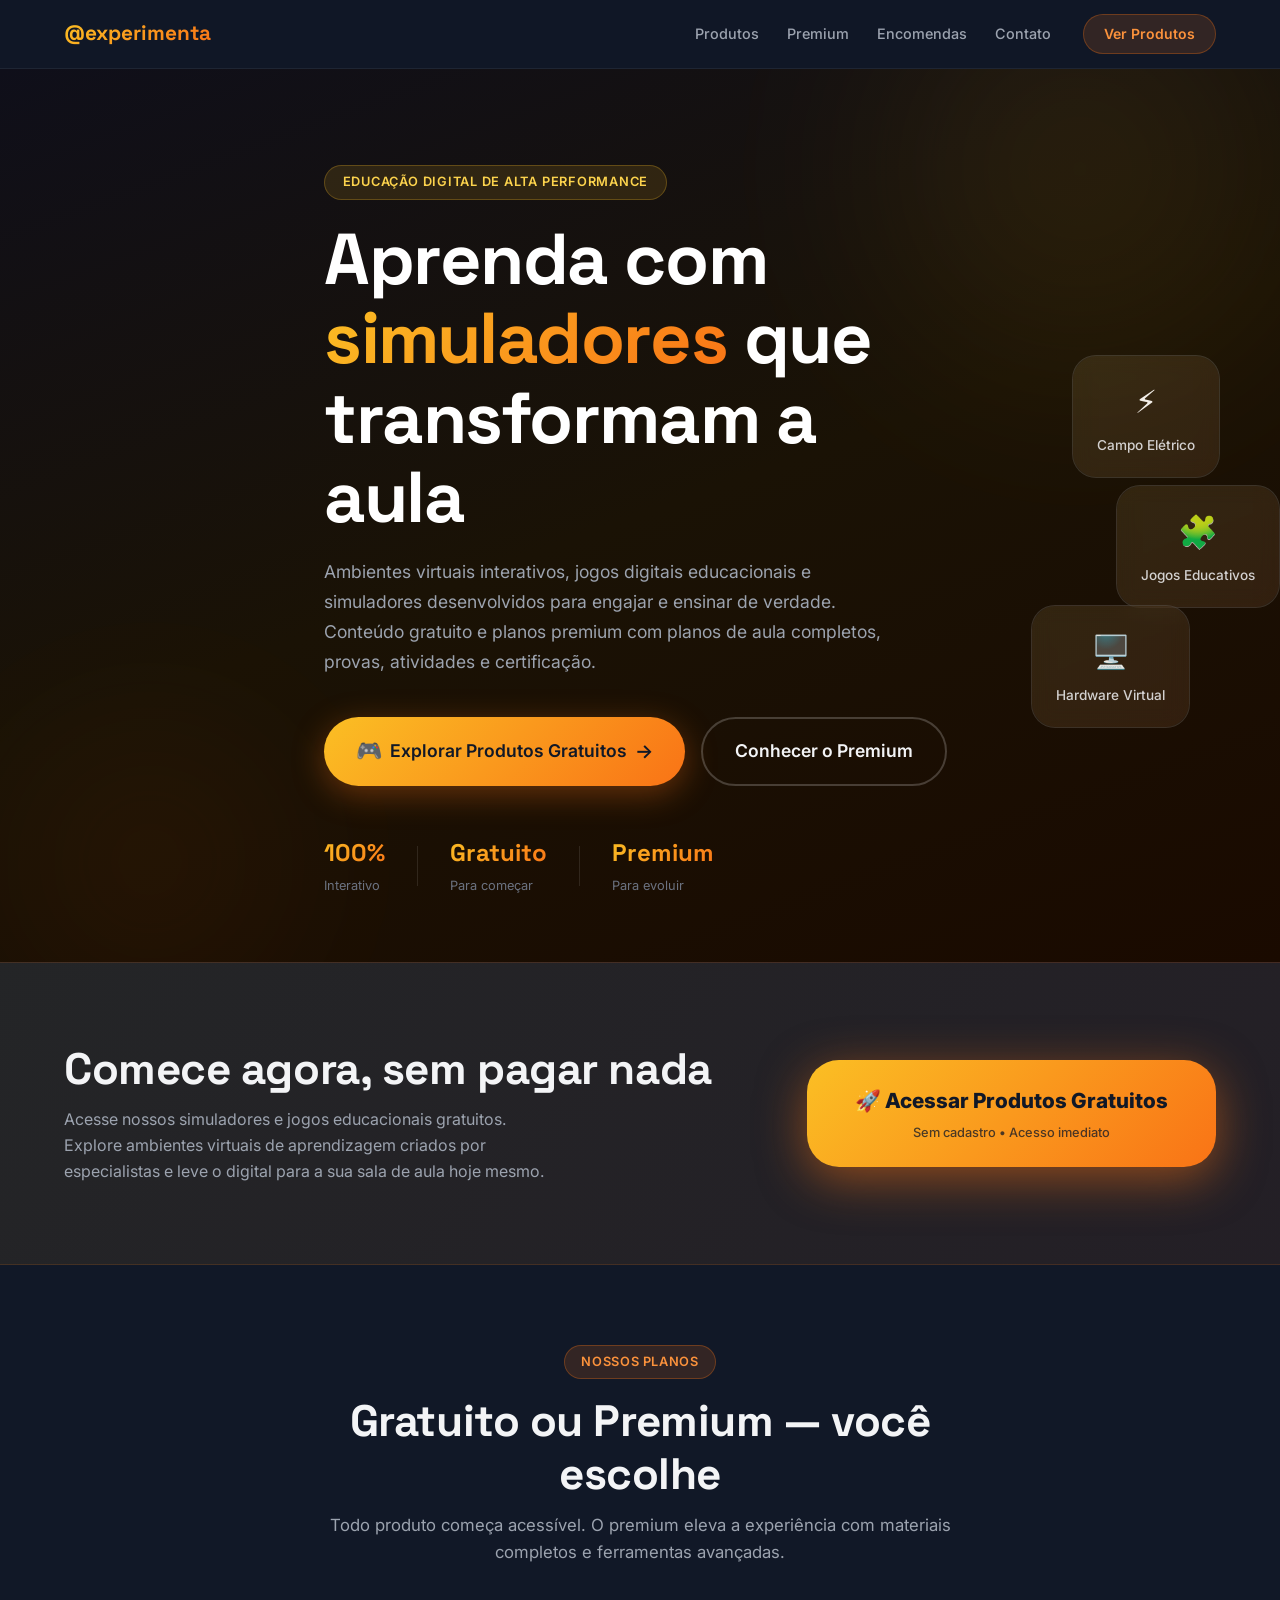
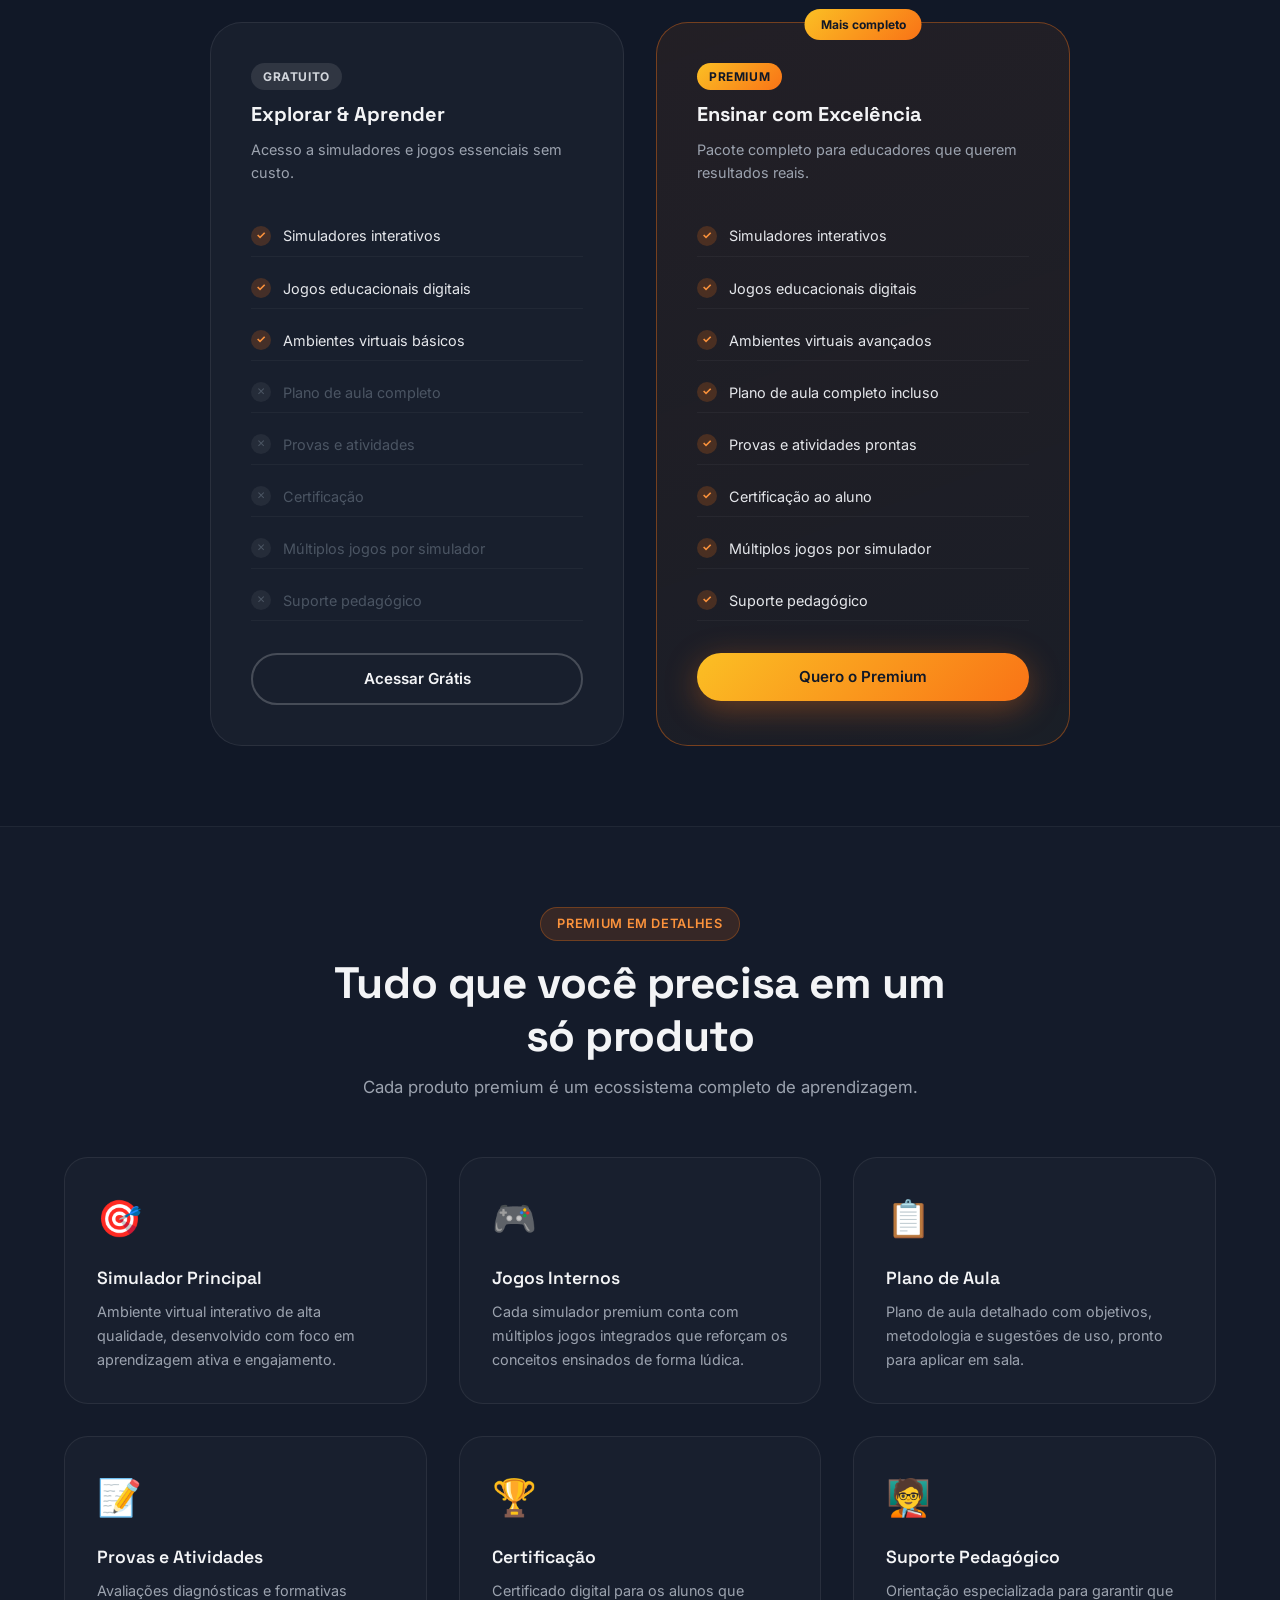
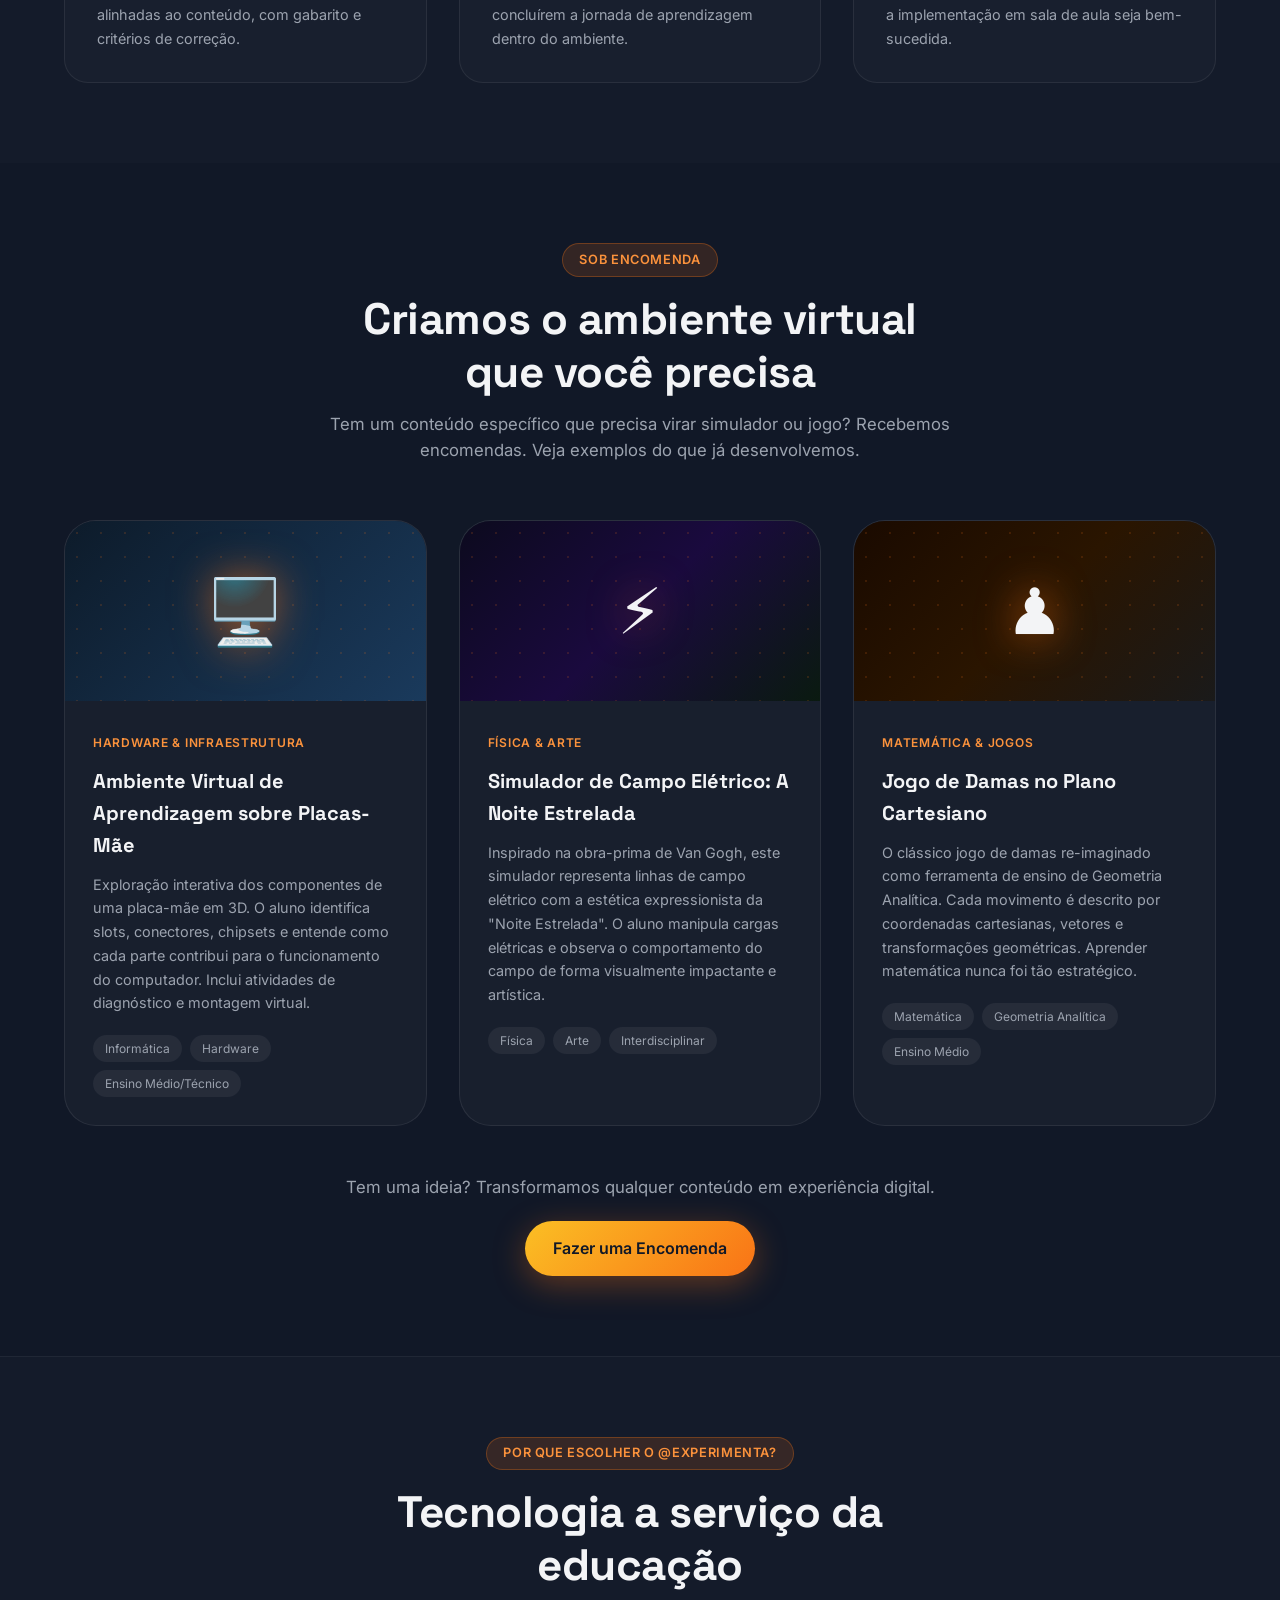
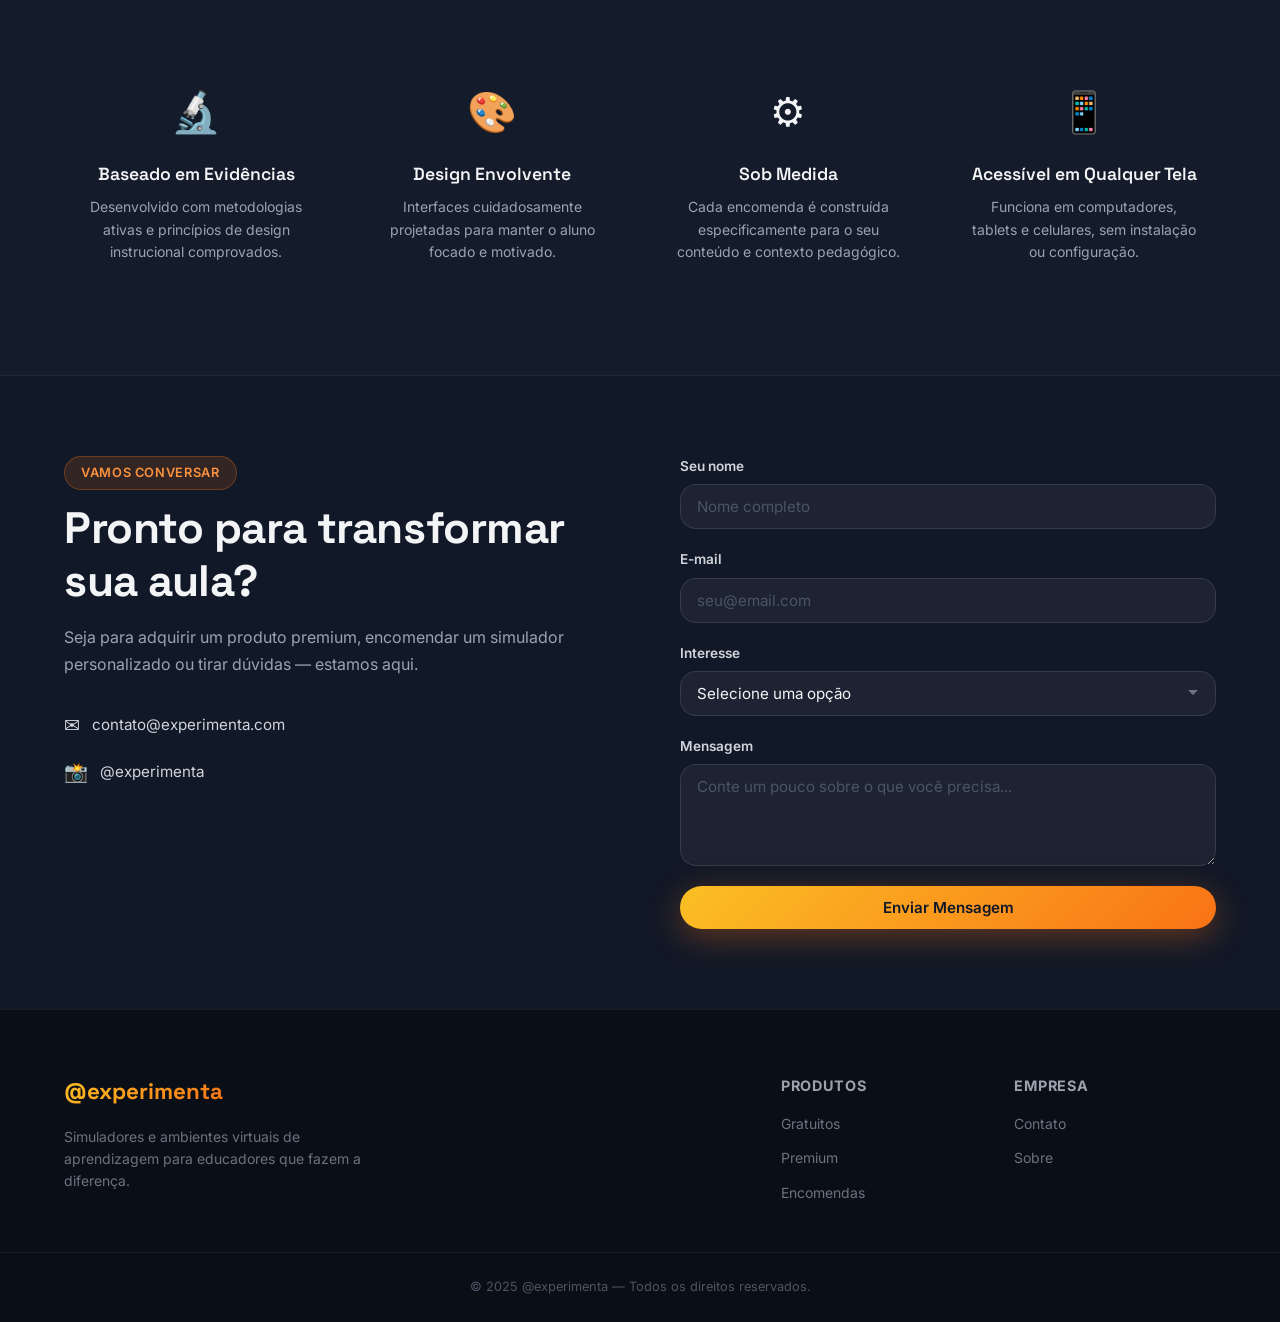
==== index.html @ bd44a57b "feat: criar landing page completa @experimenta Página de vendas para simuladores, ambientes virtuais" ====
<!DOCTYPE html>
<html lang="pt-BR">
<head>
  <meta charset="UTF-8" />
  <meta name="viewport" content="width=device-width, initial-scale=1.0" />
  <title>@experimenta — Simuladores e Ambientes Virtuais de Aprendizagem</title>
  <meta name="description" content="Simuladores interativos, ambientes virtuais de aprendizagem e jogos digitais educacionais. Transforme sua aula com tecnologia." />
  <link rel="preconnect" href="https://fonts.googleapis.com" />
  <link rel="preconnect" href="https://fonts.gstatic.com" crossorigin />
  <link href="https://fonts.googleapis.com/css2?family=Inter:wght@400;500;600;700;800;900&family=Space+Grotesk:wght@400;500;600;700&display=swap" rel="stylesheet" />
  <link rel="stylesheet" href="styles.css" />
</head>
<body>

  <!-- NAVBAR -->
  <header class="navbar">
    <div class="container navbar__inner">
      <a href="index.html" class="navbar__logo">@experimenta</a>
      <nav class="navbar__links">
        <a href="#produtos">Produtos</a>
        <a href="#premium">Premium</a>
        <a href="#encomendas">Encomendas</a>
        <a href="#contato">Contato</a>
      </nav>
      <a href="produtos.html" class="btn btn--nav">Ver Produtos</a>
    </div>
  </header>

  <!-- HERO -->
  <section class="hero">
    <div class="hero__bg-shape hero__bg-shape--1"></div>
    <div class="hero__bg-shape hero__bg-shape--2"></div>
    <div class="container hero__content">
      <span class="hero__badge">Educação Digital de Alta Performance</span>
      <h1 class="hero__title">
        Aprenda com<br />
        <span class="highlight">simuladores</span> que<br />
        transformam a aula
      </h1>
      <p class="hero__subtitle">
        Ambientes virtuais interativos, jogos digitais educacionais e simuladores desenvolvidos para engajar e ensinar de verdade.
        Conteúdo gratuito e planos premium com planos de aula completos, provas, atividades e certificação.
      </p>
      <div class="hero__actions">
        <a href="produtos.html" class="btn btn--primary btn--xl">
          <span class="btn__icon">🎮</span>
          Explorar Produtos Gratuitos
          <span class="btn__arrow">→</span>
        </a>
        <a href="#premium" class="btn btn--outline btn--xl">Conhecer o Premium</a>
      </div>
      <div class="hero__stats">
        <div class="stat">
          <strong>100%</strong>
          <span>Interativo</span>
        </div>
        <div class="stat__divider"></div>
        <div class="stat">
          <strong>Gratuito</strong>
          <span>Para começar</span>
        </div>
        <div class="stat__divider"></div>
        <div class="stat">
          <strong>Premium</strong>
          <span>Para evoluir</span>
        </div>
      </div>
    </div>
    <div class="hero__visual">
      <div class="hero__card hero__card--1">
        <div class="card-glow"></div>
        <span class="card-emoji">⚡</span>
        <p>Campo Elétrico</p>
      </div>
      <div class="hero__card hero__card--2">
        <div class="card-glow"></div>
        <span class="card-emoji">🧩</span>
        <p>Jogos Educativos</p>
      </div>
      <div class="hero__card hero__card--3">
        <div class="card-glow"></div>
        <span class="card-emoji">🖥️</span>
        <p>Hardware Virtual</p>
      </div>
    </div>
  </section>

  <!-- CTA GRATUITO (botão grande) -->
  <section class="cta-free" id="produtos">
    <div class="container cta-free__inner">
      <div class="cta-free__text">
        <h2>Comece agora, sem pagar nada</h2>
        <p>Acesse nossos simuladores e jogos educacionais gratuitos. Explore ambientes virtuais de aprendizagem criados por especialistas e leve o digital para a sua sala de aula hoje mesmo.</p>
      </div>
      <a href="produtos.html" class="btn btn--cta-big">
        <span>🚀 Acessar Produtos Gratuitos</span>
        <small>Sem cadastro • Acesso imediato</small>
      </a>
    </div>
  </section>

  <!-- COMPARATIVO FREE vs PREMIUM -->
  <section class="compare" id="premium">
    <div class="container">
      <div class="section-header">
        <span class="section-badge">Nossos Planos</span>
        <h2>Gratuito ou Premium — você escolhe</h2>
        <p>Todo produto começa acessível. O premium eleva a experiência com materiais completos e ferramentas avançadas.</p>
      </div>
      <div class="compare__grid">

        <!-- GRATUITO -->
        <div class="compare__card compare__card--free">
          <div class="compare__card-header">
            <span class="plan-tag plan-tag--free">Gratuito</span>
            <h3>Explorar & Aprender</h3>
            <p>Acesso a simuladores e jogos essenciais sem custo.</p>
          </div>
          <ul class="feature-list">
            <li class="feature-list__item feature-list__item--yes">Simuladores interativos</li>
            <li class="feature-list__item feature-list__item--yes">Jogos educacionais digitais</li>
            <li class="feature-list__item feature-list__item--yes">Ambientes virtuais básicos</li>
            <li class="feature-list__item feature-list__item--no">Plano de aula completo</li>
            <li class="feature-list__item feature-list__item--no">Provas e atividades</li>
            <li class="feature-list__item feature-list__item--no">Certificação</li>
            <li class="feature-list__item feature-list__item--no">Múltiplos jogos por simulador</li>
            <li class="feature-list__item feature-list__item--no">Suporte pedagógico</li>
          </ul>
          <a href="produtos.html" class="btn btn--outline btn--full">Acessar Grátis</a>
        </div>

        <!-- PREMIUM -->
        <div class="compare__card compare__card--premium">
          <div class="compare__badge-popular">Mais completo</div>
          <div class="compare__card-header">
            <span class="plan-tag plan-tag--premium">Premium</span>
            <h3>Ensinar com Excelência</h3>
            <p>Pacote completo para educadores que querem resultados reais.</p>
          </div>
          <ul class="feature-list">
            <li class="feature-list__item feature-list__item--yes">Simuladores interativos</li>
            <li class="feature-list__item feature-list__item--yes">Jogos educacionais digitais</li>
            <li class="feature-list__item feature-list__item--yes">Ambientes virtuais avançados</li>
            <li class="feature-list__item feature-list__item--yes">Plano de aula completo incluso</li>
            <li class="feature-list__item feature-list__item--yes">Provas e atividades prontas</li>
            <li class="feature-list__item feature-list__item--yes">Certificação ao aluno</li>
            <li class="feature-list__item feature-list__item--yes">Múltiplos jogos por simulador</li>
            <li class="feature-list__item feature-list__item--yes">Suporte pedagógico</li>
          </ul>
          <a href="#contato" class="btn btn--primary btn--full">Quero o Premium</a>
        </div>

      </div>
    </div>
  </section>

  <!-- COMO FUNCIONA O PREMIUM -->
  <section class="how-it-works">
    <div class="container">
      <div class="section-header">
        <span class="section-badge">Premium em detalhes</span>
        <h2>Tudo que você precisa em um só produto</h2>
        <p>Cada produto premium é um ecossistema completo de aprendizagem.</p>
      </div>
      <div class="hiw-grid">
        <div class="hiw-item">
          <div class="hiw-icon">🎯</div>
          <h4>Simulador Principal</h4>
          <p>Ambiente virtual interativo de alta qualidade, desenvolvido com foco em aprendizagem ativa e engajamento.</p>
        </div>
        <div class="hiw-item">
          <div class="hiw-icon">🎮</div>
          <h4>Jogos Internos</h4>
          <p>Cada simulador premium conta com múltiplos jogos integrados que reforçam os conceitos ensinados de forma lúdica.</p>
        </div>
        <div class="hiw-item">
          <div class="hiw-icon">📋</div>
          <h4>Plano de Aula</h4>
          <p>Plano de aula detalhado com objetivos, metodologia e sugestões de uso, pronto para aplicar em sala.</p>
        </div>
        <div class="hiw-item">
          <div class="hiw-icon">📝</div>
          <h4>Provas e Atividades</h4>
          <p>Avaliações diagnósticas e formativas alinhadas ao conteúdo, com gabarito e critérios de correção.</p>
        </div>
        <div class="hiw-item">
          <div class="hiw-icon">🏆</div>
          <h4>Certificação</h4>
          <p>Certificado digital para os alunos que concluírem a jornada de aprendizagem dentro do ambiente.</p>
        </div>
        <div class="hiw-item">
          <div class="hiw-icon">🧑‍🏫</div>
          <h4>Suporte Pedagógico</h4>
          <p>Orientação especializada para garantir que a implementação em sala de aula seja bem-sucedida.</p>
        </div>
      </div>
    </div>
  </section>

  <!-- ENCOMENDAS -->
  <section class="orders" id="encomendas">
    <div class="container">
      <div class="section-header">
        <span class="section-badge">Sob Encomenda</span>
        <h2>Criamos o ambiente virtual que você precisa</h2>
        <p>Tem um conteúdo específico que precisa virar simulador ou jogo? Recebemos encomendas. Veja exemplos do que já desenvolvemos.</p>
      </div>
      <div class="orders__grid">

        <!-- ENCOMENDA 1 -->
        <div class="order-card">
          <div class="order-card__visual order-card__visual--motherboard">
            <div class="order-card__dots"></div>
            <span class="order-card__emoji">🖥️</span>
          </div>
          <div class="order-card__body">
            <span class="order-tag">Hardware & Infraestrutura</span>
            <h3>Ambiente Virtual de Aprendizagem sobre Placas-Mãe</h3>
            <p>Exploração interativa dos componentes de uma placa-mãe em 3D. O aluno identifica slots, conectores, chipsets e entende como cada parte contribui para o funcionamento do computador. Inclui atividades de diagnóstico e montagem virtual.</p>
            <div class="order-card__tags">
              <span>Informática</span>
              <span>Hardware</span>
              <span>Ensino Médio/Técnico</span>
            </div>
          </div>
        </div>

        <!-- ENCOMENDA 2 -->
        <div class="order-card">
          <div class="order-card__visual order-card__visual--efield">
            <div class="order-card__dots"></div>
            <span class="order-card__emoji">⚡</span>
          </div>
          <div class="order-card__body">
            <span class="order-tag">Física & Arte</span>
            <h3>Simulador de Campo Elétrico: A Noite Estrelada</h3>
            <p>Inspirado na obra-prima de Van Gogh, este simulador representa linhas de campo elétrico com a estética expressionista da "Noite Estrelada". O aluno manipula cargas elétricas e observa o comportamento do campo de forma visualmente impactante e artística.</p>
            <div class="order-card__tags">
              <span>Física</span>
              <span>Arte</span>
              <span>Interdisciplinar</span>
            </div>
          </div>
        </div>

        <!-- ENCOMENDA 3 -->
        <div class="order-card">
          <div class="order-card__visual order-card__visual--checkers">
            <div class="order-card__dots"></div>
            <span class="order-card__emoji">♟️</span>
          </div>
          <div class="order-card__body">
            <span class="order-tag">Matemática & Jogos</span>
            <h3>Jogo de Damas no Plano Cartesiano</h3>
            <p>O clássico jogo de damas re-imaginado como ferramenta de ensino de Geometria Analítica. Cada movimento é descrito por coordenadas cartesianas, vetores e transformações geométricas. Aprender matemática nunca foi tão estratégico.</p>
            <div class="order-card__tags">
              <span>Matemática</span>
              <span>Geometria Analítica</span>
              <span>Ensino Médio</span>
            </div>
          </div>
        </div>

      </div>
      <div class="orders__cta">
        <p>Tem uma ideia? Transformamos qualquer conteúdo em experiência digital.</p>
        <a href="#contato" class="btn btn--primary btn--lg">Fazer uma Encomenda</a>
      </div>
    </div>
  </section>

  <!-- DEPOIMENTOS / PROVA SOCIAL -->
  <section class="social-proof">
    <div class="container">
      <div class="section-header">
        <span class="section-badge">Por que escolher o @experimenta?</span>
        <h2>Tecnologia a serviço da educação</h2>
      </div>
      <div class="pillars">
        <div class="pillar">
          <div class="pillar__icon">🔬</div>
          <h4>Baseado em Evidências</h4>
          <p>Desenvolvido com metodologias ativas e princípios de design instrucional comprovados.</p>
        </div>
        <div class="pillar">
          <div class="pillar__icon">🎨</div>
          <h4>Design Envolvente</h4>
          <p>Interfaces cuidadosamente projetadas para manter o aluno focado e motivado.</p>
        </div>
        <div class="pillar">
          <div class="pillar__icon">⚙️</div>
          <h4>Sob Medida</h4>
          <p>Cada encomenda é construída especificamente para o seu conteúdo e contexto pedagógico.</p>
        </div>
        <div class="pillar">
          <div class="pillar__icon">📱</div>
          <h4>Acessível em Qualquer Tela</h4>
          <p>Funciona em computadores, tablets e celulares, sem instalação ou configuração.</p>
        </div>
      </div>
    </div>
  </section>

  <!-- CONTATO / CTA FINAL -->
  <section class="contact" id="contato">
    <div class="container contact__inner">
      <div class="contact__text">
        <span class="section-badge">Vamos conversar</span>
        <h2>Pronto para transformar sua aula?</h2>
        <p>Seja para adquirir um produto premium, encomendar um simulador personalizado ou tirar dúvidas — estamos aqui.</p>
        <div class="contact__channels">
          <a href="mailto:contato@experimenta.com" class="contact__link">
            <span>✉️</span> contato@experimenta.com
          </a>
          <a href="https://instagram.com/experimenta" class="contact__link" target="_blank" rel="noopener">
            <span>📸</span> @experimenta
          </a>
        </div>
      </div>
      <form class="contact__form" onsubmit="handleFormSubmit(event)">
        <div class="form-group">
          <label for="name">Seu nome</label>
          <input type="text" id="name" placeholder="Nome completo" required />
        </div>
        <div class="form-group">
          <label for="email">E-mail</label>
          <input type="email" id="email" placeholder="seu@email.com" required />
        </div>
        <div class="form-group">
          <label for="interest">Interesse</label>
          <select id="interest">
            <option value="">Selecione uma opção</option>
            <option value="premium">Produto Premium</option>
            <option value="encomenda">Encomenda personalizada</option>
            <option value="duvida">Dúvida geral</option>
          </select>
        </div>
        <div class="form-group">
          <label for="message">Mensagem</label>
          <textarea id="message" rows="4" placeholder="Conte um pouco sobre o que você precisa..."></textarea>
        </div>
        <button type="submit" class="btn btn--primary btn--full">Enviar Mensagem</button>
        <p id="form-success" class="form-success" style="display:none;">✅ Mensagem enviada! Entraremos em contato em breve.</p>
      </form>
    </div>
  </section>

  <!-- FOOTER -->
  <footer class="footer">
    <div class="container footer__inner">
      <div class="footer__brand">
        <a href="index.html" class="navbar__logo">@experimenta</a>
        <p>Simuladores e ambientes virtuais de aprendizagem para educadores que fazem a diferença.</p>
      </div>
      <div class="footer__links">
        <div class="footer__col">
          <h5>Produtos</h5>
          <a href="produtos.html">Gratuitos</a>
          <a href="#premium">Premium</a>
          <a href="#encomendas">Encomendas</a>
        </div>
        <div class="footer__col">
          <h5>Empresa</h5>
          <a href="#contato">Contato</a>
          <a href="#">Sobre</a>
        </div>
      </div>
    </div>
    <div class="footer__bottom">
      <p>© 2025 @experimenta — Todos os direitos reservados.</p>
    </div>
  </footer>

  <script src="main.js"></script>
</body>
</html>
---- styles.css ----
/* ================================================
   @experimenta — Design System
   Identidade visual: Amarelo & Laranja
   ================================================ */

:root {
  /* Brand Colors */
  --yellow-50:  #fffbeb;
  --yellow-100: #fef3c7;
  --yellow-300: #fcd34d;
  --yellow-400: #fbbf24;
  --yellow-500: #f59e0b;
  --yellow-600: #d97706;

  --orange-400: #fb923c;
  --orange-500: #f97316;
  --orange-600: #ea580c;
  --orange-700: #c2410c;

  /* Neutral */
  --gray-50:  #f9fafb;
  --gray-100: #f3f4f6;
  --gray-200: #e5e7eb;
  --gray-300: #d1d5db;
  --gray-400: #9ca3af;
  --gray-500: #6b7280;
  --gray-600: #4b5563;
  --gray-700: #374151;
  --gray-800: #1f2937;
  --gray-900: #111827;

  /* Brand Gradient */
  --gradient-brand: linear-gradient(135deg, var(--yellow-400) 0%, var(--orange-500) 100%);
  --gradient-brand-hover: linear-gradient(135deg, var(--yellow-500) 0%, var(--orange-600) 100%);
  --gradient-dark: linear-gradient(135deg, #1a1a2e 0%, #16213e 100%);
  --gradient-hero: linear-gradient(160deg, #0f0f1a 0%, #1a1205 50%, #1a0a00 100%);

  /* Typography */
  --font-sans: 'Inter', system-ui, -apple-system, sans-serif;
  --font-display: 'Space Grotesk', var(--font-sans);

  /* Spacing */
  --section-py: 5rem;
  --container-max: 1200px;

  /* Border Radius */
  --radius-sm: 0.5rem;
  --radius-md: 1rem;
  --radius-lg: 1.5rem;
  --radius-xl: 2rem;
  --radius-full: 9999px;

  /* Shadows */
  --shadow-sm: 0 1px 2px rgba(0,0,0,.05);
  --shadow-md: 0 4px 16px rgba(0,0,0,.12);
  --shadow-lg: 0 8px 32px rgba(0,0,0,.2);
  --shadow-brand: 0 8px 32px rgba(249,115,22,.35);
  --shadow-brand-hover: 0 12px 48px rgba(249,115,22,.5);
}

/* ---- Reset & Base ---- */
*, *::before, *::after { box-sizing: border-box; margin: 0; padding: 0; }

html { scroll-behavior: smooth; }

body {
  font-family: var(--font-sans);
  background: var(--gray-900);
  color: var(--gray-100);
  line-height: 1.6;
  overflow-x: hidden;
}

a { color: inherit; text-decoration: none; }
ul { list-style: none; }
img { max-width: 100%; display: block; }
button { cursor: pointer; font-family: inherit; }

.container {
  width: 100%;
  max-width: var(--container-max);
  margin: 0 auto;
  padding: 0 1.5rem;
}

/* ---- Typography ---- */
h1 { font-family: var(--font-display); font-size: clamp(2.5rem, 6vw, 4.5rem); font-weight: 800; line-height: 1.1; letter-spacing: -0.02em; }
h2 { font-family: var(--font-display); font-size: clamp(1.75rem, 4vw, 2.75rem); font-weight: 700; line-height: 1.2; letter-spacing: -0.01em; }
h3 { font-family: var(--font-display); font-size: 1.25rem; font-weight: 700; }
h4 { font-family: var(--font-display); font-size: 1.1rem; font-weight: 600; }
h5 { font-size: 0.9rem; font-weight: 700; text-transform: uppercase; letter-spacing: 0.05em; color: var(--gray-400); }

.highlight {
  background: var(--gradient-brand);
  -webkit-background-clip: text;
  -webkit-text-fill-color: transparent;
  background-clip: text;
}

/* ---- Section Header ---- */
.section-header {
  text-align: center;
  max-width: 640px;
  margin: 0 auto 3.5rem;
}
.section-header p { color: var(--gray-400); margin-top: 0.75rem; font-size: 1.05rem; }

.section-badge {
  display: inline-block;
  padding: 0.35rem 1rem;
  background: rgba(249,115,22,.15);
  border: 1px solid rgba(249,115,22,.3);
  border-radius: var(--radius-full);
  font-size: 0.8rem;
  font-weight: 600;
  color: var(--orange-400);
  letter-spacing: 0.05em;
  text-transform: uppercase;
  margin-bottom: 1rem;
}

/* ================================================
   BUTTONS
   ================================================ */
.btn {
  display: inline-flex;
  align-items: center;
  justify-content: center;
  gap: 0.5rem;
  padding: 0.75rem 1.5rem;
  border-radius: var(--radius-full);
  font-size: 0.95rem;
  font-weight: 600;
  border: none;
  transition: all 0.25s ease;
  cursor: pointer;
  white-space: nowrap;
}

.btn--primary {
  background: var(--gradient-brand);
  color: var(--gray-900);
  box-shadow: var(--shadow-brand);
}
.btn--primary:hover {
  background: var(--gradient-brand-hover);
  box-shadow: var(--shadow-brand-hover);
  transform: translateY(-2px);
}

.btn--outline {
  background: transparent;
  color: var(--gray-100);
  border: 2px solid rgba(255,255,255,.2);
}
.btn--outline:hover {
  border-color: var(--orange-400);
  color: var(--orange-400);
  transform: translateY(-2px);
}

.btn--nav {
  background: rgba(249,115,22,.15);
  border: 1px solid rgba(249,115,22,.3);
  color: var(--orange-400);
  padding: 0.5rem 1.25rem;
  font-size: 0.875rem;
}
.btn--nav:hover {
  background: rgba(249,115,22,.25);
  border-color: var(--orange-400);
}

.btn--xl { padding: 1.1rem 2rem; font-size: 1.1rem; }
.btn--lg { padding: 0.9rem 1.75rem; font-size: 1rem; }
.btn--sm { padding: 0.5rem 1rem; font-size: 0.85rem; }
.btn--full { width: 100%; }

/* Big CTA Button */
.btn--cta-big {
  display: flex;
  flex-direction: column;
  align-items: center;
  gap: 0.35rem;
  padding: 1.5rem 3rem;
  background: var(--gradient-brand);
  color: var(--gray-900);
  border-radius: var(--radius-xl);
  font-size: 1.3rem;
  font-weight: 800;
  box-shadow: var(--shadow-brand-hover), 0 0 0 0 rgba(249,115,22,0);
  transition: all 0.3s ease;
  animation: pulse-glow 2.5s infinite;
  text-align: center;
  min-width: 340px;
}
.btn--cta-big small {
  font-size: 0.8rem;
  font-weight: 500;
  opacity: 0.75;
}
.btn--cta-big:hover {
  transform: translateY(-4px) scale(1.02);
  box-shadow: var(--shadow-brand-hover), 0 0 50px rgba(249,115,22,.6);
  animation: none;
}

@keyframes pulse-glow {
  0%, 100% { box-shadow: var(--shadow-brand), 0 0 0 0 rgba(249,115,22,0.4); }
  50%       { box-shadow: var(--shadow-brand-hover), 0 0 30px rgba(249,115,22,0.5); }
}

.btn__icon { font-size: 1.2em; }
.btn__arrow { font-size: 1.1em; transition: transform 0.2s; }
.btn--primary:hover .btn__arrow { transform: translateX(4px); }

/* ================================================
   NAVBAR
   ================================================ */
.navbar {
  position: sticky;
  top: 0;
  z-index: 100;
  background: rgba(17,24,39,.85);
  backdrop-filter: blur(16px);
  border-bottom: 1px solid rgba(255,255,255,.06);
}
.navbar__inner {
  display: flex;
  align-items: center;
  gap: 2rem;
  height: 68px;
}
.navbar__logo {
  font-family: var(--font-display);
  font-size: 1.3rem;
  font-weight: 800;
  background: var(--gradient-brand);
  -webkit-background-clip: text;
  -webkit-text-fill-color: transparent;
  background-clip: text;
  flex-shrink: 0;
}
.navbar__links {
  display: flex;
  gap: 1.75rem;
  margin-left: auto;
}
.navbar__links a {
  font-size: 0.9rem;
  font-weight: 500;
  color: var(--gray-400);
  transition: color 0.2s;
}
.navbar__links a:hover { color: var(--gray-100); }

/* ================================================
   HERO
   ================================================ */
.hero {
  position: relative;
  min-height: 90vh;
  display: flex;
  align-items: center;
  background: var(--gradient-hero);
  overflow: hidden;
  padding: 6rem 0 4rem;
}
.hero__bg-shape {
  position: absolute;
  border-radius: 50%;
  filter: blur(80px);
  opacity: 0.4;
  pointer-events: none;
}
.hero__bg-shape--1 {
  width: 600px; height: 600px;
  background: radial-gradient(circle, rgba(251,191,36,.25) 0%, transparent 70%);
  top: -200px; right: -100px;
}
.hero__bg-shape--2 {
  width: 400px; height: 400px;
  background: radial-gradient(circle, rgba(249,115,22,.2) 0%, transparent 70%);
  bottom: -100px; left: -50px;
}

.hero__content {
  position: relative;
  z-index: 2;
  max-width: 680px;
}
.hero__badge {
  display: inline-block;
  padding: 0.4rem 1.1rem;
  background: rgba(251,191,36,.12);
  border: 1px solid rgba(251,191,36,.25);
  border-radius: var(--radius-full);
  font-size: 0.8rem;
  font-weight: 600;
  color: var(--yellow-300);
  letter-spacing: 0.06em;
  text-transform: uppercase;
  margin-bottom: 1.25rem;
}
.hero__title { color: #ffffff; margin-bottom: 1.25rem; }
.hero__subtitle {
  font-size: 1.1rem;
  color: var(--gray-400);
  max-width: 580px;
  margin-bottom: 2.5rem;
  line-height: 1.7;
}
.hero__actions {
  display: flex;
  flex-wrap: wrap;
  gap: 1rem;
  margin-bottom: 3rem;
}
.hero__stats {
  display: flex;
  align-items: center;
  gap: 2rem;
}
.stat strong {
  display: block;
  font-family: var(--font-display);
  font-size: 1.5rem;
  font-weight: 800;
  background: var(--gradient-brand);
  -webkit-background-clip: text;
  -webkit-text-fill-color: transparent;
  background-clip: text;
}
.stat span { font-size: 0.8rem; color: var(--gray-500); }
.stat__divider {
  width: 1px; height: 2.5rem;
  background: rgba(255,255,255,.1);
}

/* Hero floating cards */
.hero__visual {
  position: absolute;
  right: 0;
  top: 50%;
  transform: translateY(-50%);
  width: 380px;
  height: 400px;
  pointer-events: none;
}
.hero__card {
  position: absolute;
  background: rgba(255,255,255,.05);
  backdrop-filter: blur(10px);
  border: 1px solid rgba(255,255,255,.1);
  border-radius: var(--radius-lg);
  padding: 1.25rem 1.5rem;
  display: flex;
  flex-direction: column;
  align-items: center;
  gap: 0.5rem;
  min-width: 130px;
}
.hero__card p { font-size: 0.85rem; font-weight: 500; color: var(--gray-300); }
.card-glow {
  position: absolute;
  inset: 0;
  border-radius: inherit;
  background: var(--gradient-brand);
  opacity: 0.06;
}
.hero__card .card-emoji { font-size: 2rem; }
.hero__card--1 { top: 40px;  right: 60px;  animation: float 4s ease-in-out infinite; }
.hero__card--2 { top: 170px; right: 0px;   animation: float 4s ease-in-out 1.2s infinite; }
.hero__card--3 { top: 290px; right: 90px;  animation: float 4s ease-in-out 2.4s infinite; }

@keyframes float {
  0%, 100% { transform: translateY(0); }
  50%       { transform: translateY(-12px); }
}

/* ================================================
   CTA FREE SECTION
   ================================================ */
.cta-free {
  background: linear-gradient(135deg, rgba(251,191,36,.08) 0%, rgba(249,115,22,.08) 100%);
  border-top: 1px solid rgba(249,115,22,.15);
  border-bottom: 1px solid rgba(249,115,22,.15);
  padding: 5rem 0;
}
.cta-free__inner {
  display: flex;
  align-items: center;
  justify-content: space-between;
  gap: 3rem;
  flex-wrap: wrap;
}
.cta-free__text h2 { margin-bottom: 0.75rem; }
.cta-free__text p { color: var(--gray-400); max-width: 480px; }

/* ================================================
   COMPARE SECTION
   ================================================ */
.compare {
  padding: var(--section-py) 0;
}
.compare__grid {
  display: grid;
  grid-template-columns: 1fr 1fr;
  gap: 2rem;
  max-width: 860px;
  margin: 0 auto;
}
.compare__card {
  position: relative;
  border-radius: var(--radius-xl);
  padding: 2.5rem;
  border: 1px solid rgba(255,255,255,.08);
  background: rgba(255,255,255,.03);
  transition: transform 0.3s, box-shadow 0.3s;
}
.compare__card:hover { transform: translateY(-6px); }
.compare__card--free:hover { box-shadow: var(--shadow-md); }
.compare__card--premium {
  border-color: rgba(249,115,22,.4);
  background: linear-gradient(160deg, rgba(249,115,22,.08) 0%, rgba(251,191,36,.04) 100%);
}
.compare__card--premium:hover { box-shadow: var(--shadow-brand); }
.compare__badge-popular {
  position: absolute;
  top: -14px;
  left: 50%;
  transform: translateX(-50%);
  background: var(--gradient-brand);
  color: var(--gray-900);
  font-size: 0.75rem;
  font-weight: 700;
  padding: 0.35rem 1rem;
  border-radius: var(--radius-full);
  white-space: nowrap;
}
.compare__card-header { margin-bottom: 2rem; }
.compare__card-header h3 { margin: 0.5rem 0 0.5rem; }
.compare__card-header p { color: var(--gray-400); font-size: 0.9rem; }
.plan-tag {
  display: inline-block;
  padding: 0.25rem 0.75rem;
  border-radius: var(--radius-full);
  font-size: 0.75rem;
  font-weight: 700;
  text-transform: uppercase;
  letter-spacing: 0.05em;
}
.plan-tag--free { background: rgba(255,255,255,.1); color: var(--gray-300); }
.plan-tag--premium { background: var(--gradient-brand); color: var(--gray-900); }

/* Feature list */
.feature-list { margin-bottom: 2rem; display: flex; flex-direction: column; gap: 0.75rem; }
.feature-list__item {
  display: flex;
  align-items: center;
  gap: 0.75rem;
  font-size: 0.9rem;
  padding: 0.5rem 0;
  border-bottom: 1px solid rgba(255,255,255,.04);
}
.feature-list__item::before {
  content: '';
  display: inline-block;
  width: 20px; height: 20px;
  border-radius: 50%;
  flex-shrink: 0;
  background-size: contain;
  background-repeat: no-repeat;
  background-position: center;
}
.feature-list__item--yes::before {
  content: '✓';
  display: flex;
  align-items: center;
  justify-content: center;
  background: rgba(249,115,22,.2);
  color: var(--orange-400);
  font-size: 0.7rem;
  font-weight: 700;
}
.feature-list__item--yes { color: var(--gray-200); }
.feature-list__item--no::before {
  content: '✕';
  display: flex;
  align-items: center;
  justify-content: center;
  background: rgba(255,255,255,.06);
  color: var(--gray-600);
  font-size: 0.65rem;
}
.feature-list__item--no { color: var(--gray-600); }

/* ================================================
   HOW IT WORKS
   ================================================ */
.how-it-works {
  padding: var(--section-py) 0;
  background: rgba(255,255,255,.01);
  border-top: 1px solid rgba(255,255,255,.05);
}
.hiw-grid {
  display: grid;
  grid-template-columns: repeat(3, 1fr);
  gap: 2rem;
}
.hiw-item {
  padding: 2rem;
  border-radius: var(--radius-lg);
  border: 1px solid rgba(255,255,255,.07);
  background: rgba(255,255,255,.02);
  transition: border-color 0.3s, transform 0.3s;
}
.hiw-item:hover {
  border-color: rgba(249,115,22,.3);
  transform: translateY(-4px);
}
.hiw-icon {
  font-size: 2.25rem;
  margin-bottom: 1rem;
}
.hiw-item h4 { margin-bottom: 0.5rem; }
.hiw-item p { color: var(--gray-400); font-size: 0.9rem; line-height: 1.65; }

/* ================================================
   ORDERS / ENCOMENDAS
   ================================================ */
.orders {
  padding: var(--section-py) 0;
}
.orders__grid {
  display: grid;
  grid-template-columns: repeat(3, 1fr);
  gap: 2rem;
  margin-bottom: 3rem;
}
.order-card {
  border-radius: var(--radius-xl);
  overflow: hidden;
  border: 1px solid rgba(255,255,255,.08);
  background: rgba(255,255,255,.03);
  transition: transform 0.3s, box-shadow 0.3s, border-color 0.3s;
}
.order-card:hover {
  transform: translateY(-8px);
  box-shadow: var(--shadow-brand);
  border-color: rgba(249,115,22,.3);
}
.order-card__visual {
  position: relative;
  height: 180px;
  display: flex;
  align-items: center;
  justify-content: center;
  overflow: hidden;
}
.order-card__visual--motherboard {
  background: linear-gradient(135deg, #0d1b2a 0%, #1a3a5c 100%);
}
.order-card__visual--efield {
  background: linear-gradient(135deg, #0c0a1e 0%, #1a0a3e 50%, #0a1a10 100%);
}
.order-card__visual--checkers {
  background: linear-gradient(135deg, #1a0a00 0%, #2a1500 50%, #1a1a1a 100%);
}
.order-card__dots {
  position: absolute;
  inset: 0;
  background-image:
    radial-gradient(circle, rgba(249,115,22,.3) 1px, transparent 1px);
  background-size: 24px 24px;
  opacity: 0.5;
}
.order-card__emoji {
  font-size: 4rem;
  position: relative;
  z-index: 2;
  filter: drop-shadow(0 0 20px rgba(249,115,22,.6));
  animation: float 4s ease-in-out infinite;
}
.order-card__body { padding: 1.75rem; }
.order-tag {
  display: inline-block;
  font-size: 0.75rem;
  font-weight: 600;
  text-transform: uppercase;
  letter-spacing: 0.06em;
  color: var(--orange-400);
  margin-bottom: 0.75rem;
}
.order-card__body h3 { margin-bottom: 0.75rem; }
.order-card__body p { color: var(--gray-400); font-size: 0.9rem; line-height: 1.65; margin-bottom: 1.25rem; }
.order-card__tags { display: flex; flex-wrap: wrap; gap: 0.5rem; }
.order-card__tags span {
  padding: 0.25rem 0.75rem;
  background: rgba(255,255,255,.06);
  border-radius: var(--radius-full);
  font-size: 0.75rem;
  color: var(--gray-400);
}
.orders__cta {
  text-align: center;
  display: flex;
  flex-direction: column;
  align-items: center;
  gap: 1.25rem;
}
.orders__cta p { color: var(--gray-400); font-size: 1.05rem; }

/* ================================================
   SOCIAL PROOF / PILLARS
   ================================================ */
.social-proof {
  padding: var(--section-py) 0;
  background: rgba(255,255,255,.01);
  border-top: 1px solid rgba(255,255,255,.05);
  border-bottom: 1px solid rgba(255,255,255,.05);
}
.pillars {
  display: grid;
  grid-template-columns: repeat(4, 1fr);
  gap: 2rem;
}
.pillar {
  text-align: center;
  padding: 2rem 1rem;
}
.pillar__icon { font-size: 2.5rem; margin-bottom: 1rem; }
.pillar h4 { margin-bottom: 0.5rem; }
.pillar p { color: var(--gray-400); font-size: 0.875rem; line-height: 1.6; }

/* ================================================
   CONTACT
   ================================================ */
.contact {
  padding: var(--section-py) 0;
}
.contact__inner {
  display: grid;
  grid-template-columns: 1fr 1fr;
  gap: 5rem;
  align-items: start;
}
.contact__text .section-badge { margin-bottom: 0.75rem; }
.contact__text h2 { margin-bottom: 1rem; }
.contact__text > p { color: var(--gray-400); line-height: 1.7; margin-bottom: 2rem; }
.contact__channels { display: flex; flex-direction: column; gap: 1rem; }
.contact__link {
  display: flex;
  align-items: center;
  gap: 0.75rem;
  color: var(--gray-300);
  font-size: 0.95rem;
  transition: color 0.2s;
}
.contact__link:hover { color: var(--orange-400); }
.contact__link span { font-size: 1.2rem; }

/* Form */
.contact__form { display: flex; flex-direction: column; gap: 1.25rem; }
.form-group { display: flex; flex-direction: column; gap: 0.4rem; }
.form-group label { font-size: 0.85rem; font-weight: 600; color: var(--gray-300); }
.form-group input,
.form-group select,
.form-group textarea {
  background: rgba(255,255,255,.05);
  border: 1px solid rgba(255,255,255,.1);
  border-radius: var(--radius-md);
  padding: 0.75rem 1rem;
  font-size: 0.95rem;
  color: var(--gray-100);
  font-family: inherit;
  transition: border-color 0.2s, box-shadow 0.2s;
  outline: none;
}
.form-group select {
  appearance: none;
  background-image: url("data:image/svg+xml,%3Csvg xmlns='http://www.w3.org/2000/svg' width='12' height='12' viewBox='0 0 12 12'%3E%3Cpath fill='%236b7280' d='M6 8L1 3h10z'/%3E%3C/svg%3E");
  background-repeat: no-repeat;
  background-position: right 1rem center;
}
.form-group select option { background: var(--gray-800); }
.form-group input:focus,
.form-group select:focus,
.form-group textarea:focus {
  border-color: var(--orange-500);
  box-shadow: 0 0 0 3px rgba(249,115,22,.15);
}
.form-group input::placeholder,
.form-group textarea::placeholder { color: var(--gray-600); }
.form-success {
  text-align: center;
  color: #34d399;
  font-size: 0.9rem;
  font-weight: 500;
  padding: 0.75rem;
  background: rgba(52,211,153,.1);
  border-radius: var(--radius-md);
}

/* ================================================
   FOOTER
   ================================================ */
.footer {
  background: rgba(0,0,0,.4);
  border-top: 1px solid rgba(255,255,255,.06);
  padding: 4rem 0 0;
}
.footer__inner {
  display: grid;
  grid-template-columns: 1.5fr 1fr;
  gap: 4rem;
  padding-bottom: 3rem;
}
.footer__brand .navbar__logo {
  display: inline-block;
  margin-bottom: 1rem;
  font-size: 1.4rem;
}
.footer__brand p { color: var(--gray-500); font-size: 0.875rem; max-width: 300px; }
.footer__links { display: grid; grid-template-columns: repeat(2, 1fr); gap: 2rem; }
.footer__col { display: flex; flex-direction: column; gap: 0.75rem; }
.footer__col h5 { margin-bottom: 0.25rem; }
.footer__col a { font-size: 0.875rem; color: var(--gray-500); transition: color 0.2s; }
.footer__col a:hover { color: var(--orange-400); }
.footer__bottom {
  border-top: 1px solid rgba(255,255,255,.06);
  padding: 1.5rem 0;
  text-align: center;
}
.footer__bottom p { font-size: 0.8rem; color: var(--gray-600); }

/* ================================================
   PRODUCTS PAGE
   ================================================ */
.products-hero {
  position: relative;
  padding: 7rem 0 4rem;
  background: var(--gradient-hero);
  overflow: hidden;
  text-align: center;
}
.products-hero__inner { position: relative; z-index: 2; }
.back-link {
  display: inline-flex;
  align-items: center;
  gap: 0.5rem;
  color: var(--gray-400);
  font-size: 0.875rem;
  margin-bottom: 1.5rem;
  transition: color 0.2s;
}
.back-link:hover { color: var(--orange-400); }
.products-hero h1 { margin-bottom: 1rem; }
.products-hero p { color: var(--gray-400); max-width: 560px; margin: 0 auto 2rem; }

/* Filter buttons */
.products-filter {
  display: flex;
  justify-content: center;
  gap: 0.75rem;
  flex-wrap: wrap;
}
.filter-btn {
  padding: 0.5rem 1.25rem;
  border-radius: var(--radius-full);
  border: 1px solid rgba(255,255,255,.12);
  background: transparent;
  color: var(--gray-400);
  font-size: 0.875rem;
  font-weight: 500;
  transition: all 0.2s;
}
.filter-btn:hover { border-color: var(--orange-400); color: var(--orange-400); }
.filter-btn--active {
  background: var(--gradient-brand);
  border-color: transparent;
  color: var(--gray-900);
  font-weight: 700;
}

.products-grid-section { padding: var(--section-py) 0; }
.products-grid {
  display: grid;
  grid-template-columns: repeat(3, 1fr);
  gap: 2rem;
}

/* Product Cards */
.product-card {
  border-radius: var(--radius-xl);
  overflow: hidden;
  border: 1px solid rgba(255,255,255,.08);
  background: rgba(255,255,255,.03);
  display: flex;
  flex-direction: column;
  transition: transform 0.3s, box-shadow 0.3s, border-color 0.3s;
}
.product-card:hover {
  transform: translateY(-6px);
  box-shadow: var(--shadow-brand);
  border-color: rgba(249,115,22,.3);
}
.product-card__thumb {
  position: relative;
  height: 160px;
  display: flex;
  align-items: center;
  justify-content: center;
}
.product-card__thumb--physics   { background: linear-gradient(135deg, #0c0a1e, #1a0a3e); }
.product-card__thumb--math      { background: linear-gradient(135deg, #1a0a00, #2a1500); }
.product-card__thumb--hardware  { background: linear-gradient(135deg, #0d1b2a, #1a3a5c); }
.product-card__thumb--bio       { background: linear-gradient(135deg, #0a1a00, #1a3a0a); }
.product-card__thumb--chemistry { background: linear-gradient(135deg, #1a001a, #2a0a2a); }
.product-card__thumb--geo       { background: linear-gradient(135deg, #001a1a, #0a2a2a); }

.product-card__emoji { font-size: 3.5rem; filter: drop-shadow(0 0 16px rgba(249,115,22,.5)); }
.product-card__type {
  position: absolute;
  top: 0.75rem; left: 0.75rem;
  padding: 0.25rem 0.6rem;
  background: rgba(0,0,0,.5);
  backdrop-filter: blur(8px);
  border-radius: var(--radius-full);
  font-size: 0.7rem;
  font-weight: 600;
  color: var(--gray-300);
  text-transform: uppercase;
  letter-spacing: 0.05em;
}
.product-card__body { padding: 1.5rem; flex: 1; }
.product-card__subject {
  font-size: 0.75rem;
  font-weight: 700;
  color: var(--orange-400);
  text-transform: uppercase;
  letter-spacing: 0.06em;
  display: block;
  margin-bottom: 0.5rem;
}
.product-card__body h3 { margin-bottom: 0.5rem; }
.product-card__body p { color: var(--gray-400); font-size: 0.875rem; line-height: 1.6; margin-bottom: 1rem; }
.product-card__meta { display: flex; gap: 1rem; flex-wrap: wrap; }
.product-card__meta span { font-size: 0.75rem; color: var(--gray-500); }
.product-card__footer {
  padding: 1.25rem 1.5rem;
  border-top: 1px solid rgba(255,255,255,.06);
  display: flex;
  align-items: center;
  justify-content: space-between;
}

.badge-free {
  padding: 0.3rem 0.8rem;
  background: rgba(52,211,153,.1);
  border: 1px solid rgba(52,211,153,.2);
  border-radius: var(--radius-full);
  font-size: 0.75rem;
  font-weight: 700;
  color: #34d399;
}

/* Premium banner on products page */
.products-premium-banner { padding: 0 0 var(--section-py); }
.premium-banner {
  display: flex;
  align-items: center;
  justify-content: space-between;
  gap: 2rem;
  flex-wrap: wrap;
  padding: 3rem;
  border-radius: var(--radius-xl);
  background: linear-gradient(135deg, rgba(249,115,22,.12) 0%, rgba(251,191,36,.06) 100%);
  border: 1px solid rgba(249,115,22,.25);
}
.premium-banner h3 { font-size: 1.5rem; margin-bottom: 0.5rem; }
.premium-banner p { color: var(--gray-400); max-width: 520px; }

/* ================================================
   RESPONSIVE
   ================================================ */
@media (max-width: 1024px) {
  .hero__visual { display: none; }
  .orders__grid { grid-template-columns: 1fr; }
  .hiw-grid { grid-template-columns: repeat(2, 1fr); }
  .pillars { grid-template-columns: repeat(2, 1fr); }
  .products-grid { grid-template-columns: repeat(2, 1fr); }
}

@media (max-width: 768px) {
  :root { --section-py: 3.5rem; }
  .navbar__links { display: none; }
  .compare__grid { grid-template-columns: 1fr; }
  .contact__inner { grid-template-columns: 1fr; gap: 3rem; }
  .footer__inner { grid-template-columns: 1fr; gap: 2rem; }
  .cta-free__inner { flex-direction: column; text-align: center; }
  .btn--cta-big { min-width: 280px; }
  .hero__stats { gap: 1.25rem; }
  .hiw-grid { grid-template-columns: 1fr; }
  .pillars { grid-template-columns: 1fr; }
  .products-grid { grid-template-columns: 1fr; }
  .premium-banner { flex-direction: column; text-align: center; }
}

@media (max-width: 480px) {
  .hero__actions { flex-direction: column; }
  .hero__actions .btn { width: 100%; }
  .btn--cta-big { width: 100%; min-width: unset; }
}

/* ================================================
   SCROLL REVEAL ANIMATION
   ================================================ */
.reveal {
  opacity: 0;
  transform: translateY(28px);
  transition: opacity 0.6s ease, transform 0.6s ease;
}
.reveal.visible {
  opacity: 1;
  transform: translateY(0);
}
.reveal-delay-1 { transition-delay: 0.1s; }
.reveal-delay-2 { transition-delay: 0.2s; }
.reveal-delay-3 { transition-delay: 0.3s; }
.reveal-delay-4 { transition-delay: 0.4s; }
.reveal-delay-5 { transition-delay: 0.5s; }
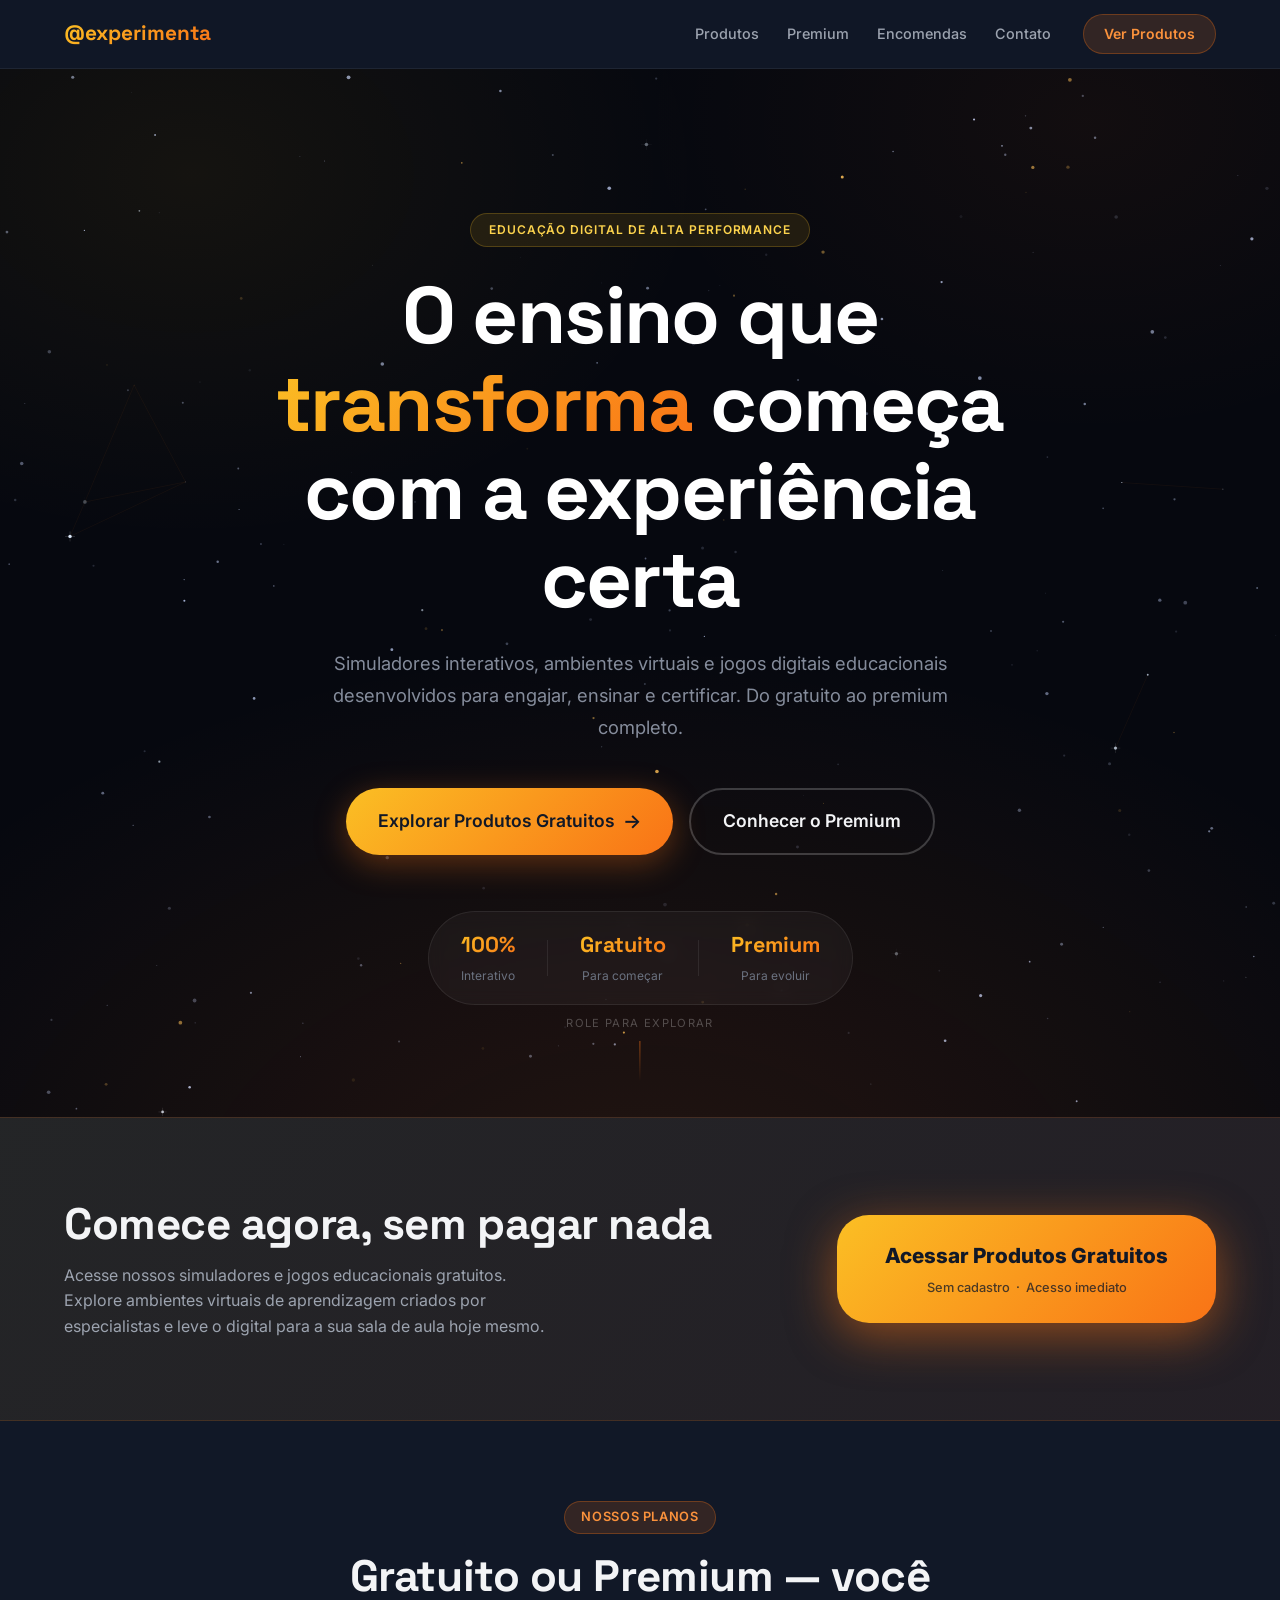
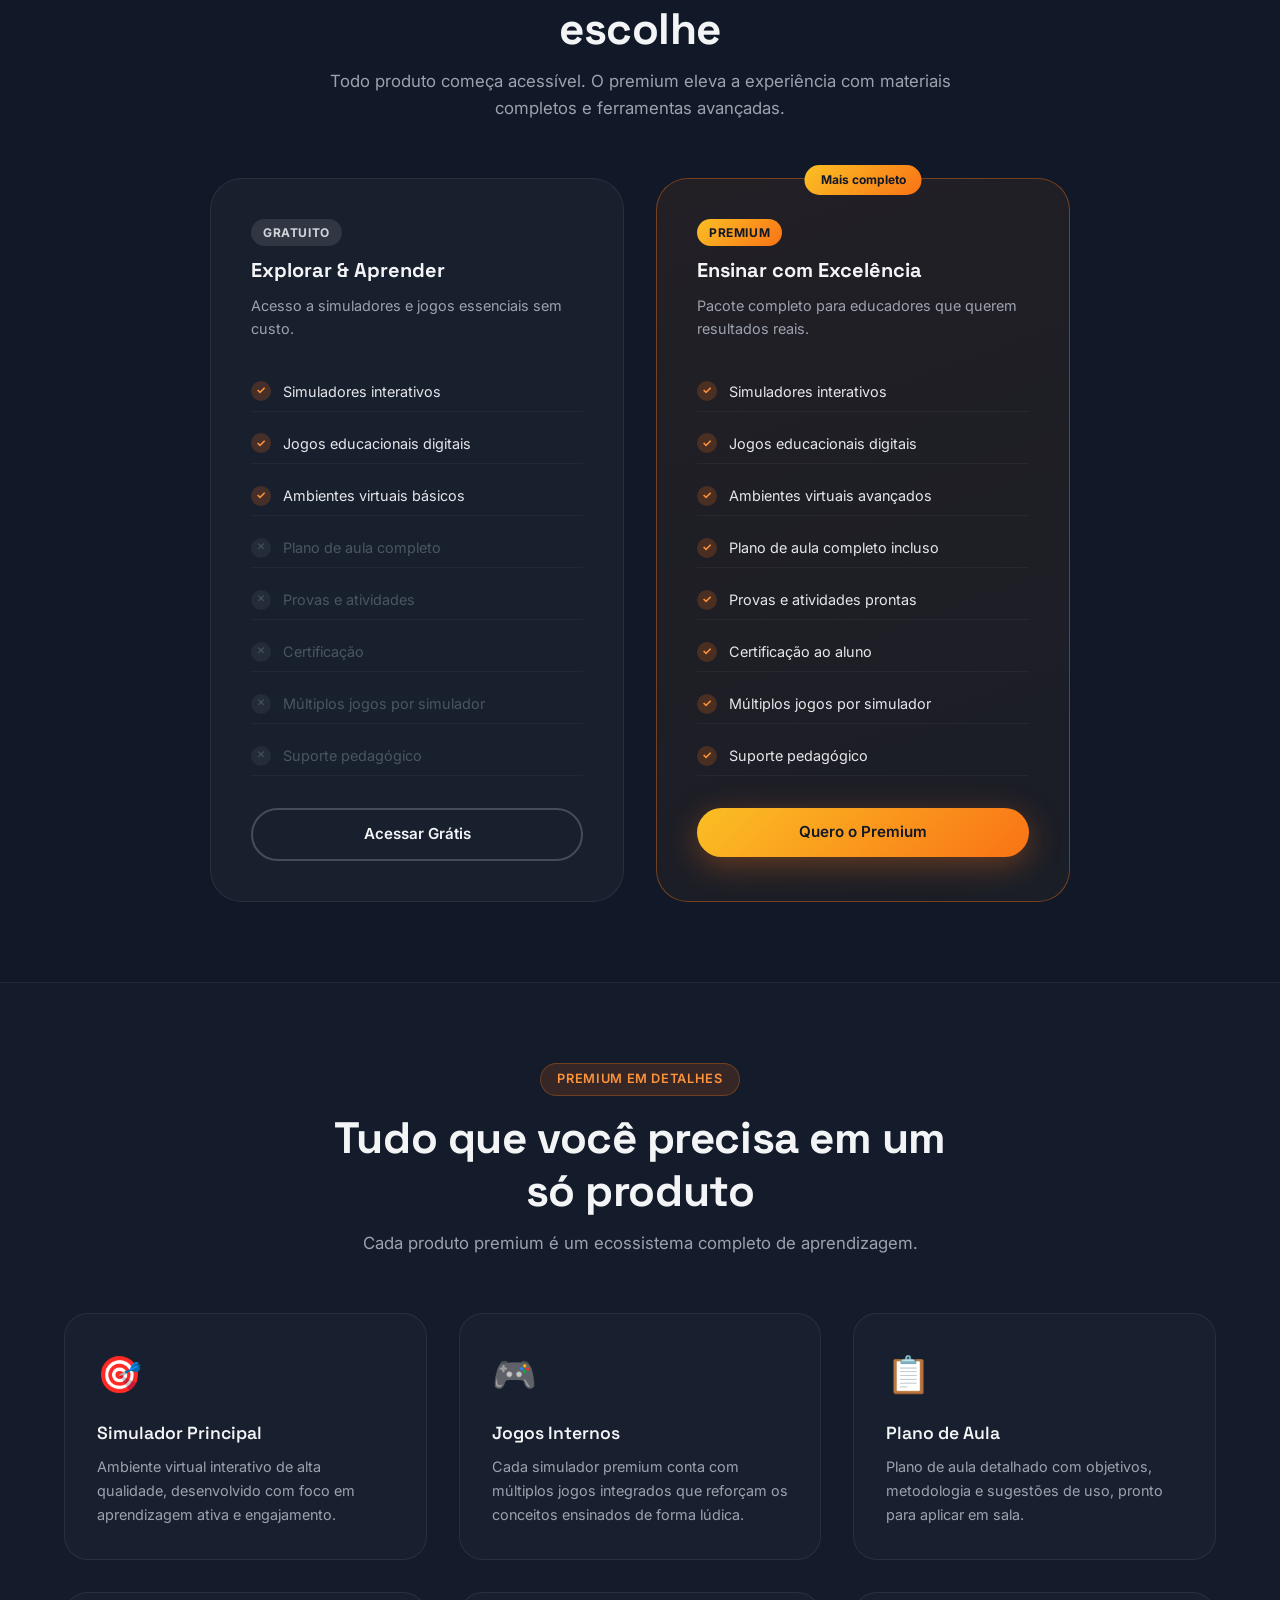
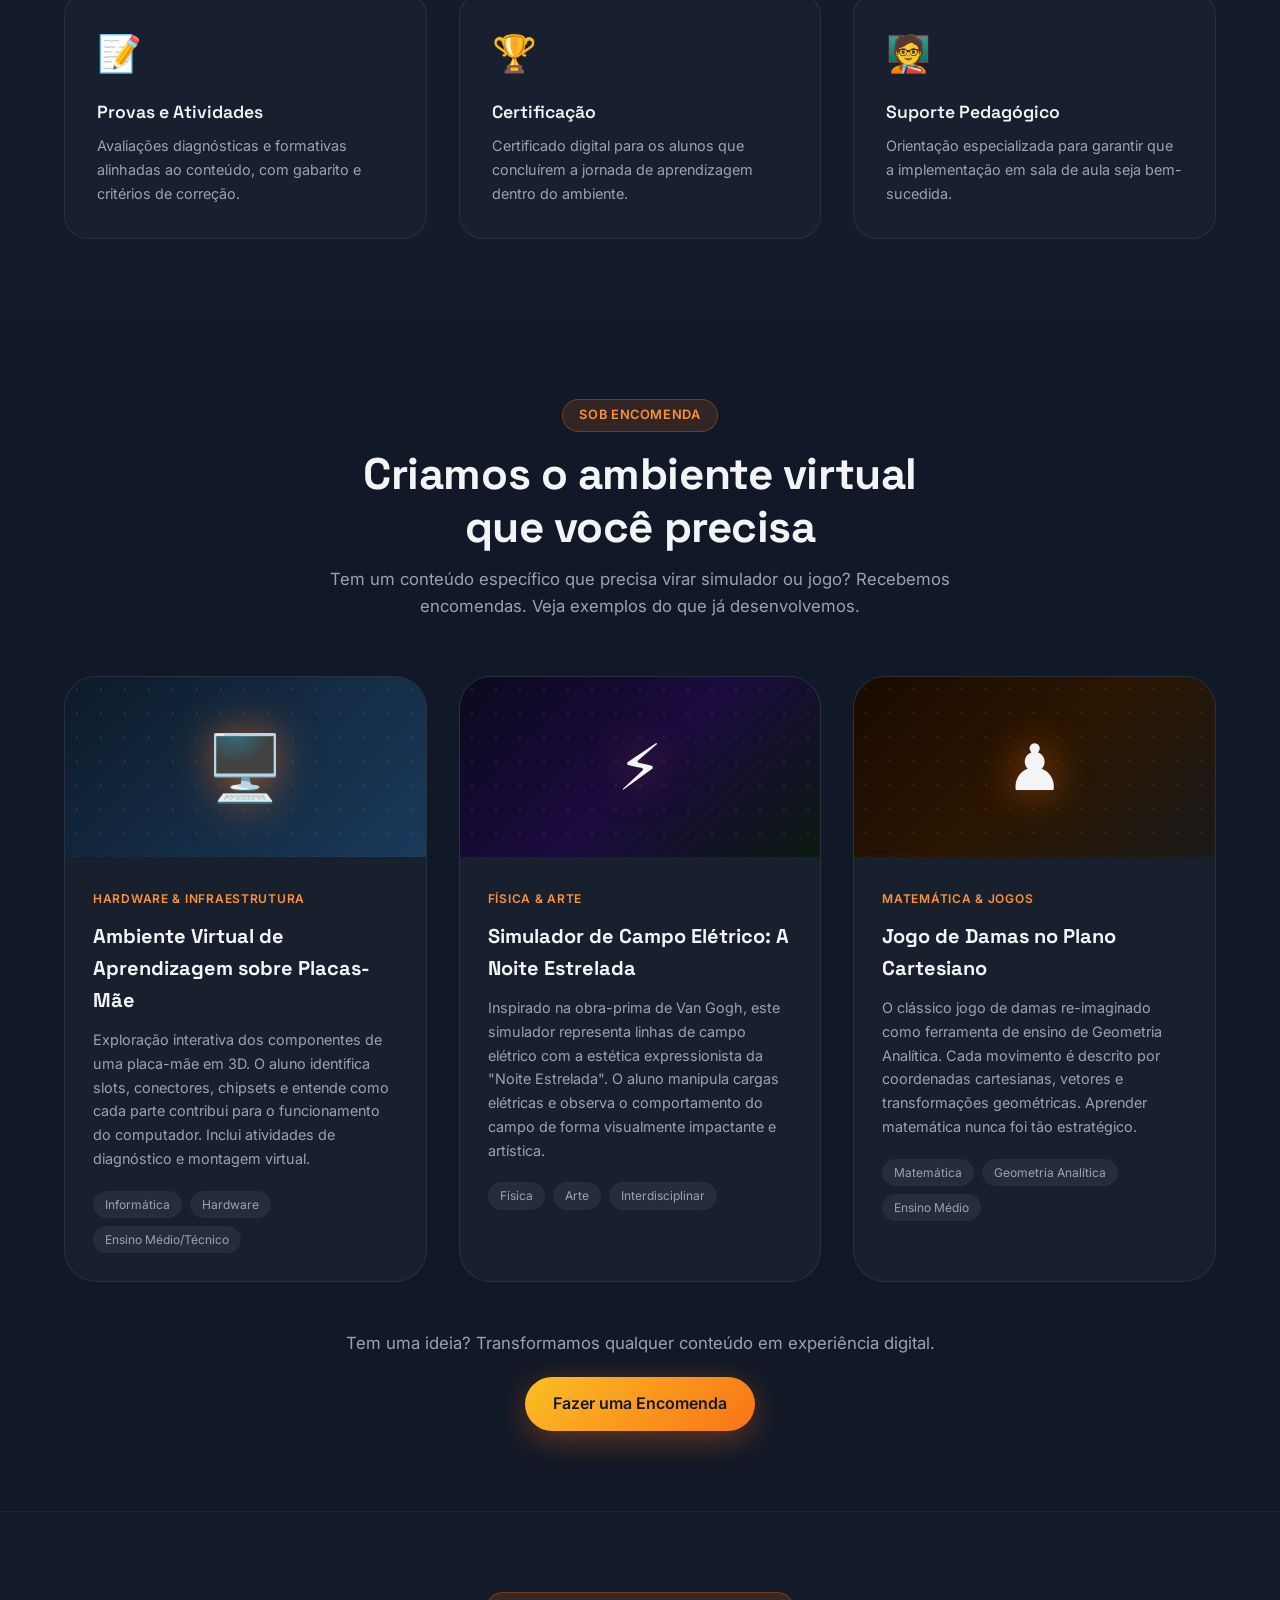
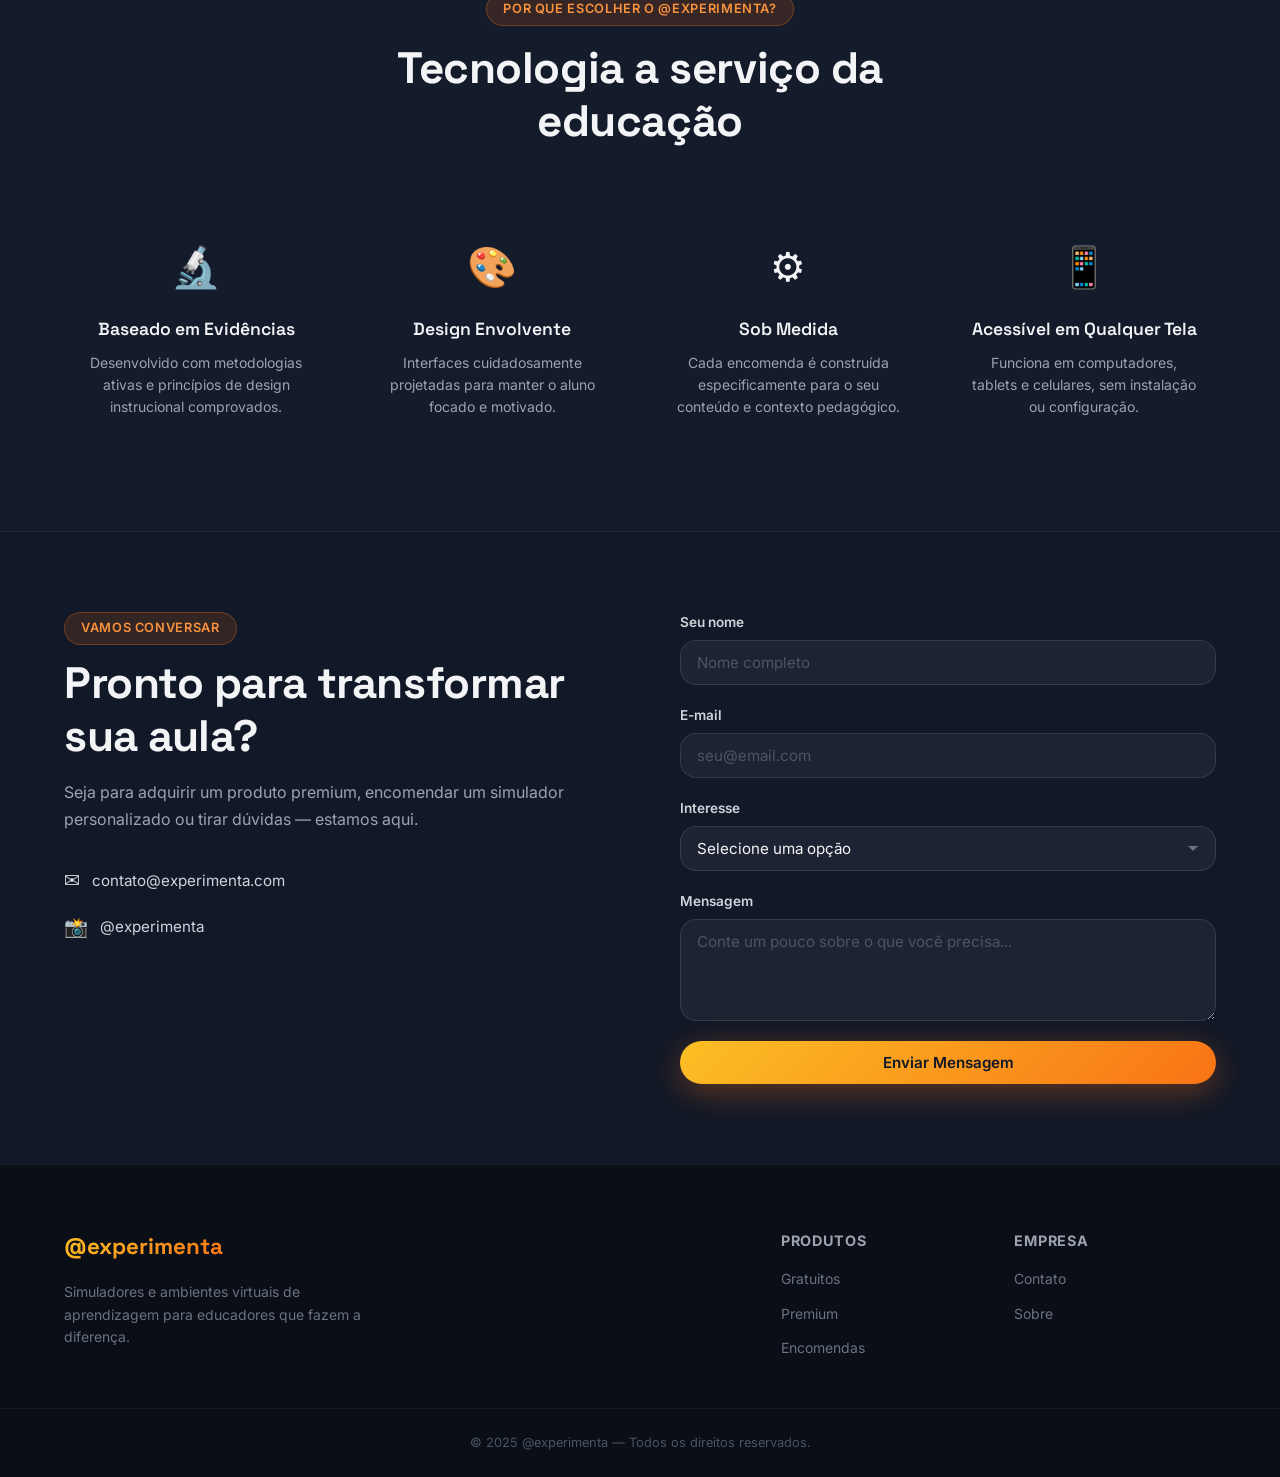
==== commit e56881f4: "refactor(hero): animação de estrelas/constelações/cometas no canvas - Remove emojis do hero e do bot" ====
--- a/index.html
+++ b/index.html
@@ -28,22 +28,20 @@
 
   <!-- HERO -->
   <section class="hero">
-    <div class="hero__bg-shape hero__bg-shape--1"></div>
-    <div class="hero__bg-shape hero__bg-shape--2"></div>
-    <div class="container hero__content">
+    <canvas id="star-canvas" class="hero__canvas"></canvas>
+    <div class="hero__overlay"></div>
+    <div class="hero__content">
       <span class="hero__badge">Educação Digital de Alta Performance</span>
       <h1 class="hero__title">
-        Aprenda com<br />
-        <span class="highlight">simuladores</span> que<br />
-        transformam a aula
+        O ensino que<br />
+        <span class="highlight">transforma</span> começa<br />
+        com a experiência certa
       </h1>
       <p class="hero__subtitle">
-        Ambientes virtuais interativos, jogos digitais educacionais e simuladores desenvolvidos para engajar e ensinar de verdade.
-        Conteúdo gratuito e planos premium com planos de aula completos, provas, atividades e certificação.
+        Simuladores interativos, ambientes virtuais e jogos digitais educacionais desenvolvidos para engajar, ensinar e certificar. Do gratuito ao premium completo.
       </p>
       <div class="hero__actions">
         <a href="produtos.html" class="btn btn--primary btn--xl">
-          <span class="btn__icon">🎮</span>
           Explorar Produtos Gratuitos
           <span class="btn__arrow">→</span>
         </a>
@@ -66,22 +64,9 @@
         </div>
       </div>
     </div>
-    <div class="hero__visual">
-      <div class="hero__card hero__card--1">
-        <div class="card-glow"></div>
-        <span class="card-emoji">⚡</span>
-        <p>Campo Elétrico</p>
-      </div>
-      <div class="hero__card hero__card--2">
-        <div class="card-glow"></div>
-        <span class="card-emoji">🧩</span>
-        <p>Jogos Educativos</p>
-      </div>
-      <div class="hero__card hero__card--3">
-        <div class="card-glow"></div>
-        <span class="card-emoji">🖥️</span>
-        <p>Hardware Virtual</p>
-      </div>
+    <div class="hero__scroll-indicator">
+      <span>Role para explorar</span>
+      <div class="scroll-line"></div>
     </div>
   </section>
 
@@ -93,8 +78,8 @@
         <p>Acesse nossos simuladores e jogos educacionais gratuitos. Explore ambientes virtuais de aprendizagem criados por especialistas e leve o digital para a sua sala de aula hoje mesmo.</p>
       </div>
       <a href="produtos.html" class="btn btn--cta-big">
-        <span>🚀 Acessar Produtos Gratuitos</span>
-        <small>Sem cadastro • Acesso imediato</small>
+        <span>Acessar Produtos Gratuitos</span>
+        <small>Sem cadastro &nbsp;·&nbsp; Acesso imediato</small>
       </a>
     </div>
   </section>
--- a/styles.css
+++ b/styles.css
@@ -259,120 +259,138 @@
    ================================================ */
 .hero {
   position: relative;
-  min-height: 90vh;
-  display: flex;
-  align-items: center;
-  background: var(--gradient-hero);
+  min-height: 100vh;
+  display: flex;
+  align-items: center;
+  justify-content: center;
+  background: #06080f;
   overflow: hidden;
-  padding: 6rem 0 4rem;
-}
-.hero__bg-shape {
+}
+
+/* Canvas star background */
+.hero__canvas {
   position: absolute;
-  border-radius: 50%;
-  filter: blur(80px);
-  opacity: 0.4;
+  inset: 0;
+  width: 100%;
+  height: 100%;
+  z-index: 0;
+  display: block;
+}
+
+/* Radial glow overlay — ties starfield to brand */
+.hero__overlay {
+  position: absolute;
+  inset: 0;
+  z-index: 1;
+  background:
+    radial-gradient(ellipse 70% 55% at 50% 110%, rgba(249,115,22,.12) 0%, transparent 100%),
+    radial-gradient(ellipse 40% 35% at 15% 10%, rgba(251,191,36,.06) 0%, transparent 100%),
+    radial-gradient(ellipse 35% 30% at 85% 5%,  rgba(249,115,22,.05) 0%, transparent 100%);
   pointer-events: none;
 }
-.hero__bg-shape--1 {
-  width: 600px; height: 600px;
-  background: radial-gradient(circle, rgba(251,191,36,.25) 0%, transparent 70%);
-  top: -200px; right: -100px;
-}
-.hero__bg-shape--2 {
-  width: 400px; height: 400px;
-  background: radial-gradient(circle, rgba(249,115,22,.2) 0%, transparent 70%);
-  bottom: -100px; left: -50px;
-}
-
+
+/* Center content block */
 .hero__content {
   position: relative;
   z-index: 2;
-  max-width: 680px;
-}
+  text-align: center;
+  max-width: 840px;
+  padding: 9rem 1.5rem 7rem;
+  width: 100%;
+  margin: 0 auto;
+}
+
 .hero__badge {
   display: inline-block;
   padding: 0.4rem 1.1rem;
-  background: rgba(251,191,36,.12);
-  border: 1px solid rgba(251,191,36,.25);
+  background: rgba(251,191,36,.1);
+  border: 1px solid rgba(251,191,36,.22);
   border-radius: var(--radius-full);
-  font-size: 0.8rem;
+  font-size: 0.75rem;
   font-weight: 600;
   color: var(--yellow-300);
-  letter-spacing: 0.06em;
+  letter-spacing: 0.08em;
   text-transform: uppercase;
-  margin-bottom: 1.25rem;
-}
-.hero__title { color: #ffffff; margin-bottom: 1.25rem; }
+  margin-bottom: 1.5rem;
+}
+
+.hero__title {
+  color: #ffffff;
+  margin-bottom: 1.5rem;
+  font-size: clamp(2.8rem, 6.5vw, 5rem);
+}
+
 .hero__subtitle {
-  font-size: 1.1rem;
-  color: var(--gray-400);
-  max-width: 580px;
-  margin-bottom: 2.5rem;
-  line-height: 1.7;
-}
+  font-size: 1.15rem;
+  color: rgba(200,210,230,.65);
+  max-width: 620px;
+  margin: 0 auto 2.75rem;
+  line-height: 1.75;
+}
+
 .hero__actions {
   display: flex;
+  justify-content: center;
   flex-wrap: wrap;
   gap: 1rem;
-  margin-bottom: 3rem;
-}
+  margin-bottom: 3.5rem;
+}
+
 .hero__stats {
-  display: flex;
+  display: inline-flex;
   align-items: center;
   gap: 2rem;
-}
+  padding: 1rem 2rem;
+  background: rgba(255,255,255,.04);
+  border: 1px solid rgba(255,255,255,.08);
+  border-radius: var(--radius-full);
+  backdrop-filter: blur(8px);
+}
+
 .stat strong {
   display: block;
   font-family: var(--font-display);
-  font-size: 1.5rem;
+  font-size: 1.35rem;
   font-weight: 800;
   background: var(--gradient-brand);
   -webkit-background-clip: text;
   -webkit-text-fill-color: transparent;
   background-clip: text;
 }
-.stat span { font-size: 0.8rem; color: var(--gray-500); }
+.stat span { font-size: 0.75rem; color: var(--gray-500); }
 .stat__divider {
-  width: 1px; height: 2.5rem;
-  background: rgba(255,255,255,.1);
-}
-
-/* Hero floating cards */
-.hero__visual {
+  width: 1px; height: 2.25rem;
+  background: rgba(255,255,255,.08);
+}
+
+/* Scroll indicator */
+.hero__scroll-indicator {
   position: absolute;
-  right: 0;
-  top: 50%;
-  transform: translateY(-50%);
-  width: 380px;
-  height: 400px;
-  pointer-events: none;
-}
-.hero__card {
-  position: absolute;
-  background: rgba(255,255,255,.05);
-  backdrop-filter: blur(10px);
-  border: 1px solid rgba(255,255,255,.1);
-  border-radius: var(--radius-lg);
-  padding: 1.25rem 1.5rem;
+  bottom: 2.25rem;
+  left: 50%;
+  transform: translateX(-50%);
+  z-index: 2;
   display: flex;
   flex-direction: column;
   align-items: center;
   gap: 0.5rem;
-  min-width: 130px;
-}
-.hero__card p { font-size: 0.85rem; font-weight: 500; color: var(--gray-300); }
-.card-glow {
-  position: absolute;
-  inset: 0;
-  border-radius: inherit;
-  background: var(--gradient-brand);
-  opacity: 0.06;
-}
-.hero__card .card-emoji { font-size: 2rem; }
-.hero__card--1 { top: 40px;  right: 60px;  animation: float 4s ease-in-out infinite; }
-.hero__card--2 { top: 170px; right: 0px;   animation: float 4s ease-in-out 1.2s infinite; }
-.hero__card--3 { top: 290px; right: 90px;  animation: float 4s ease-in-out 2.4s infinite; }
-
+}
+.hero__scroll-indicator span {
+  font-size: 0.7rem;
+  letter-spacing: 0.12em;
+  text-transform: uppercase;
+  color: rgba(255,255,255,.25);
+}
+.scroll-line {
+  width: 1px;
+  height: 40px;
+  background: linear-gradient(to bottom, rgba(249,115,22,.6), transparent);
+  animation: scroll-pulse 2s ease-in-out infinite;
+}
+@keyframes scroll-pulse {
+  0%, 100% { opacity: 0.3; transform: scaleY(1); }
+  50%       { opacity: 1;   transform: scaleY(1.15); }
+}
 @keyframes float {
   0%, 100% { transform: translateY(0); }
   50%       { transform: translateY(-12px); }
@@ -885,7 +903,6 @@
    RESPONSIVE
    ================================================ */
 @media (max-width: 1024px) {
-  .hero__visual { display: none; }
   .orders__grid { grid-template-columns: 1fr; }
   .hiw-grid { grid-template-columns: repeat(2, 1fr); }
   .pillars { grid-template-columns: repeat(2, 1fr); }
@@ -895,6 +912,8 @@
 @media (max-width: 768px) {
   :root { --section-py: 3.5rem; }
   .navbar__links { display: none; }
+  .hero__content { padding: 7rem 1.5rem 5rem; }
+  .hero__stats { flex-wrap: wrap; gap: 1rem; padding: 0.75rem 1.25rem; }
   .compare__grid { grid-template-columns: 1fr; }
   .contact__inner { grid-template-columns: 1fr; gap: 3rem; }
   .footer__inner { grid-template-columns: 1fr; gap: 2rem; }
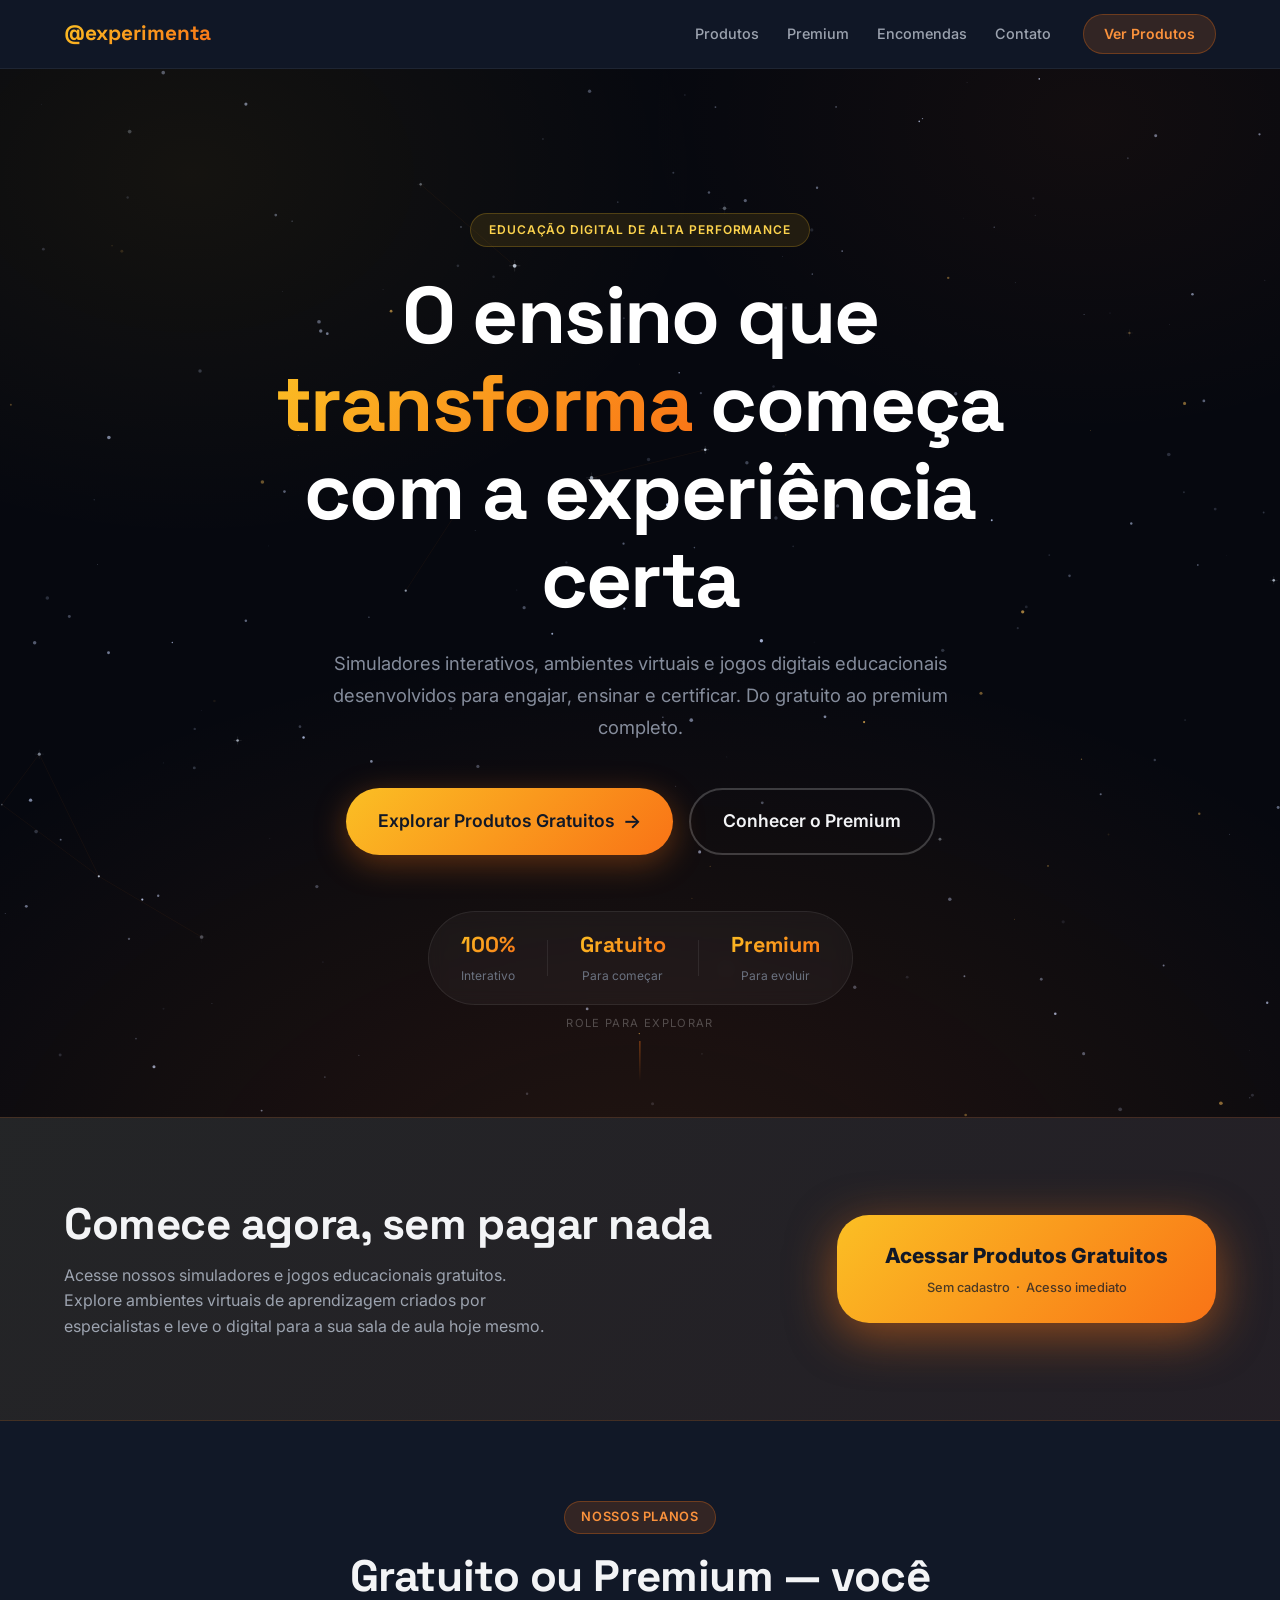
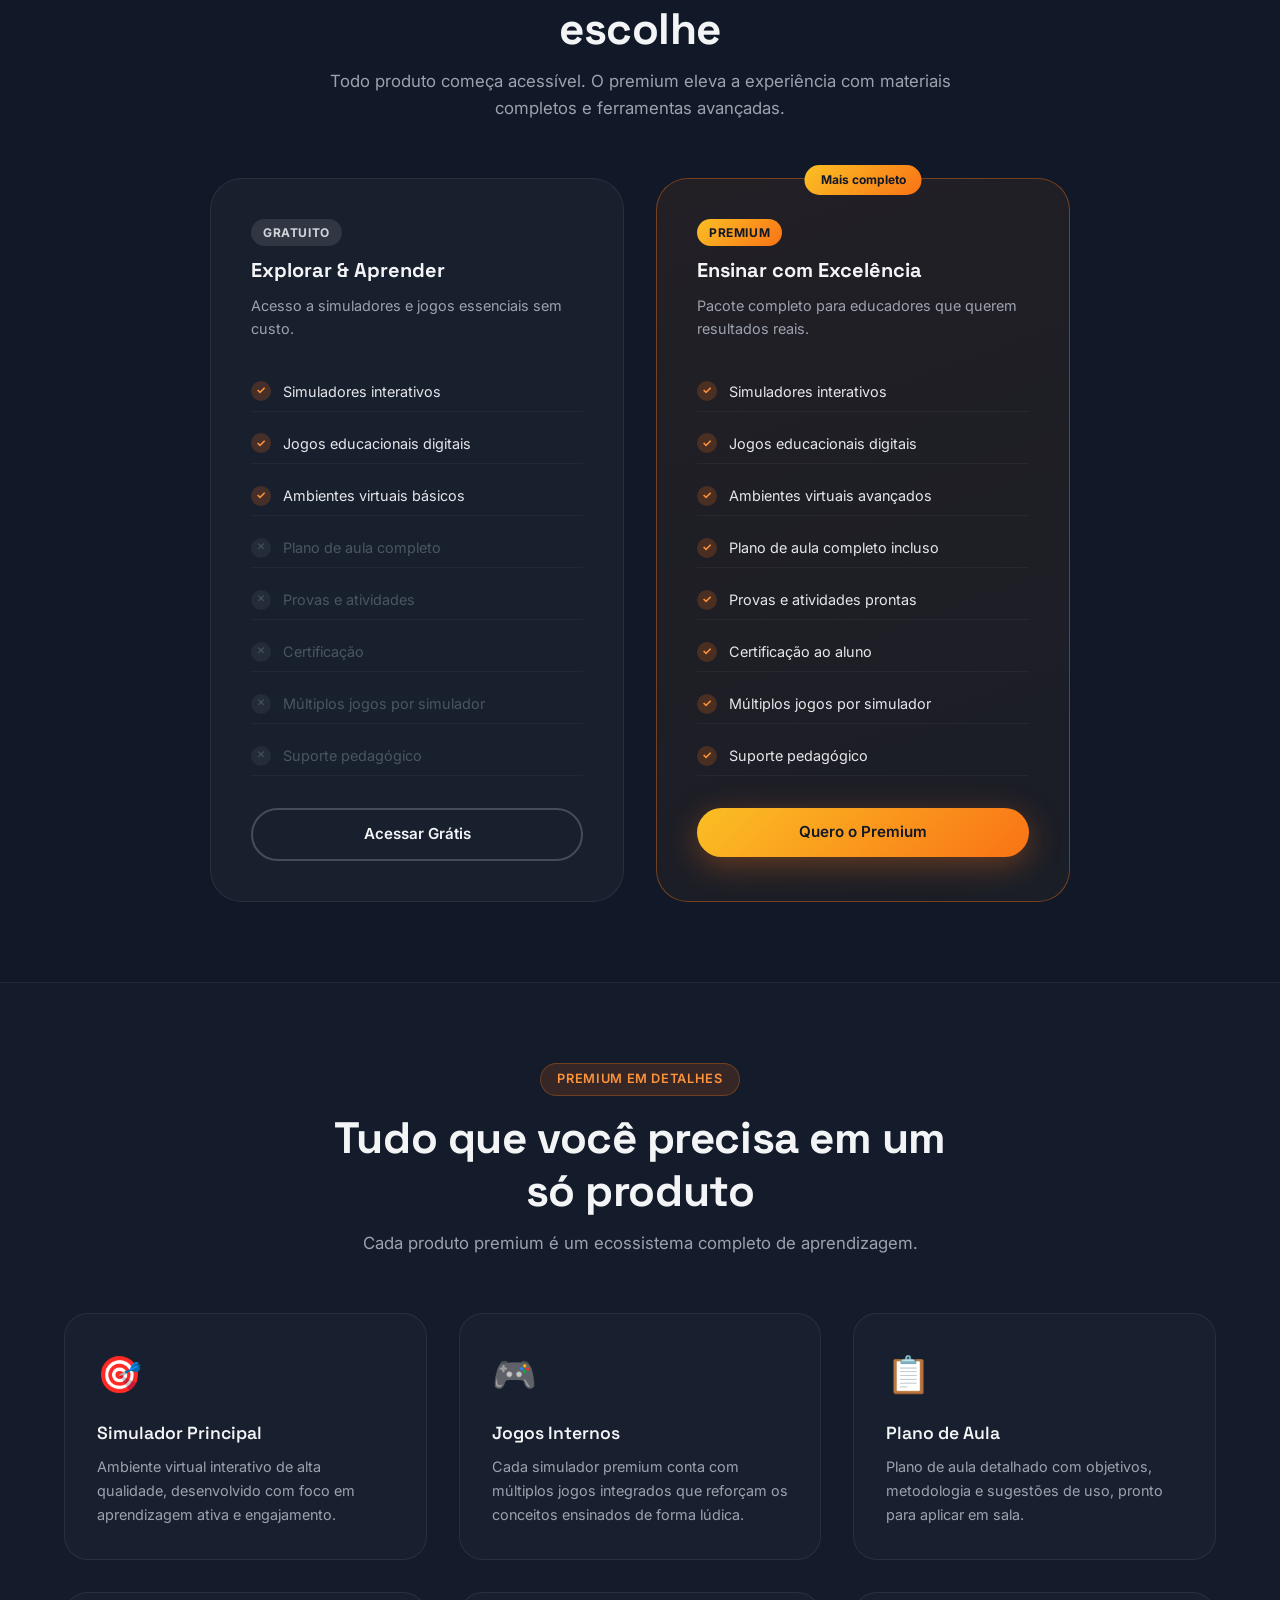
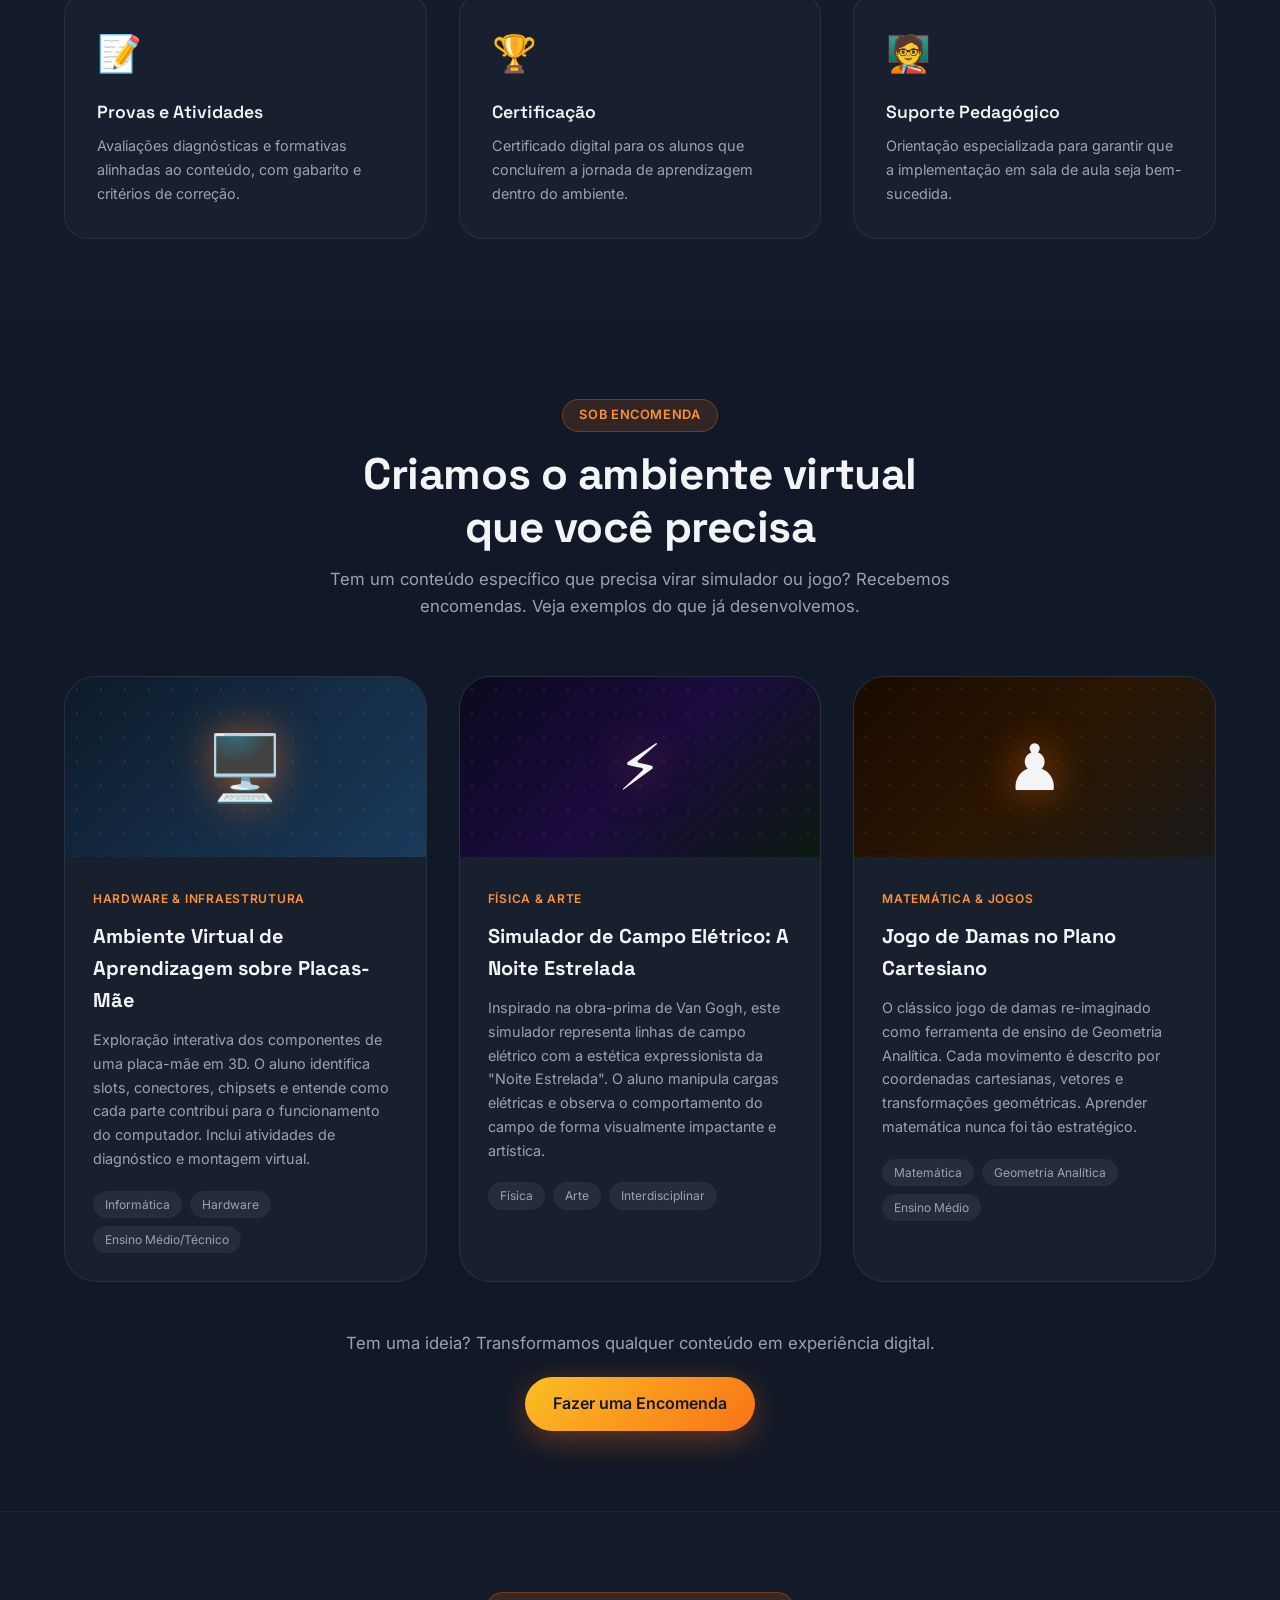
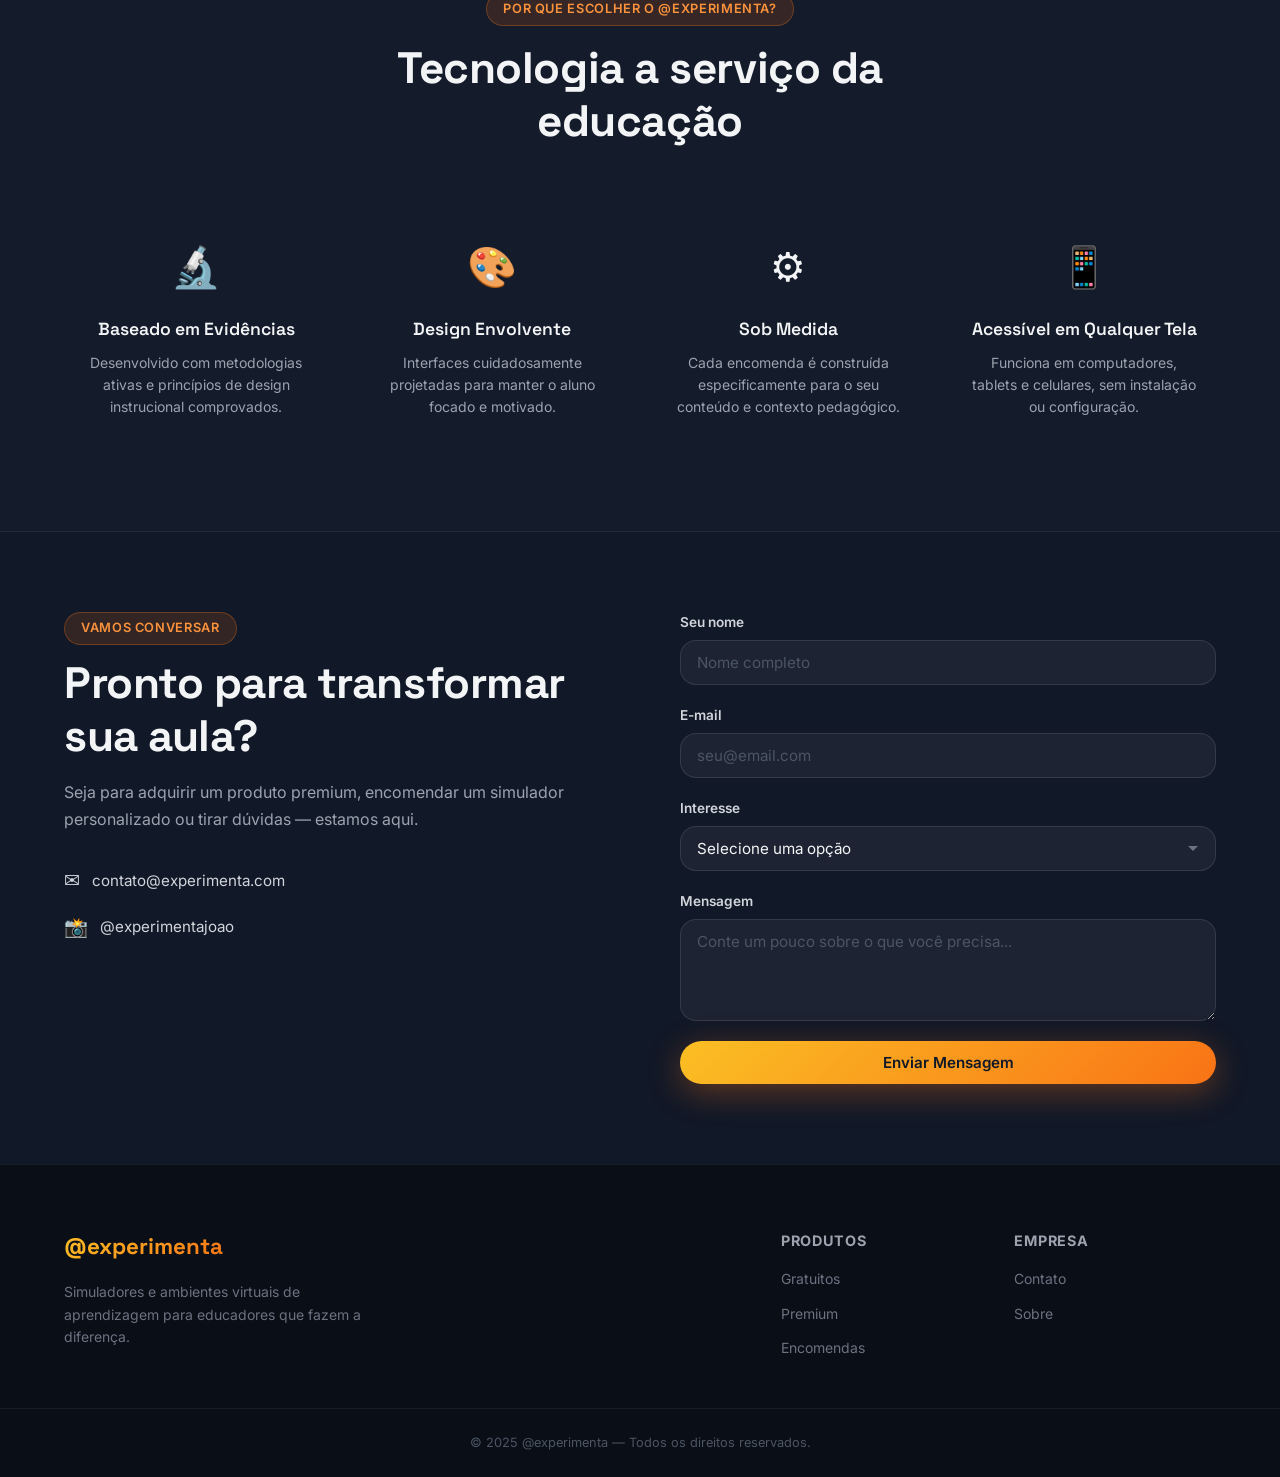
==== commit fbafdbfb: "fix: corrigir handle do Instagram para @experimentajoao https://claude.ai/code/session_01XKGZJ7nFaTd" ====
--- a/index.html
+++ b/index.html
@@ -297,8 +297,8 @@
           <a href="mailto:contato@experimenta.com" class="contact__link">
             <span>✉️</span> contato@experimenta.com
           </a>
-          <a href="https://instagram.com/experimenta" class="contact__link" target="_blank" rel="noopener">
-            <span>📸</span> @experimenta
+          <a href="https://instagram.com/experimentajoao" class="contact__link" target="_blank" rel="noopener">
+            <span>📸</span> @experimentajoao
           </a>
         </div>
       </div>
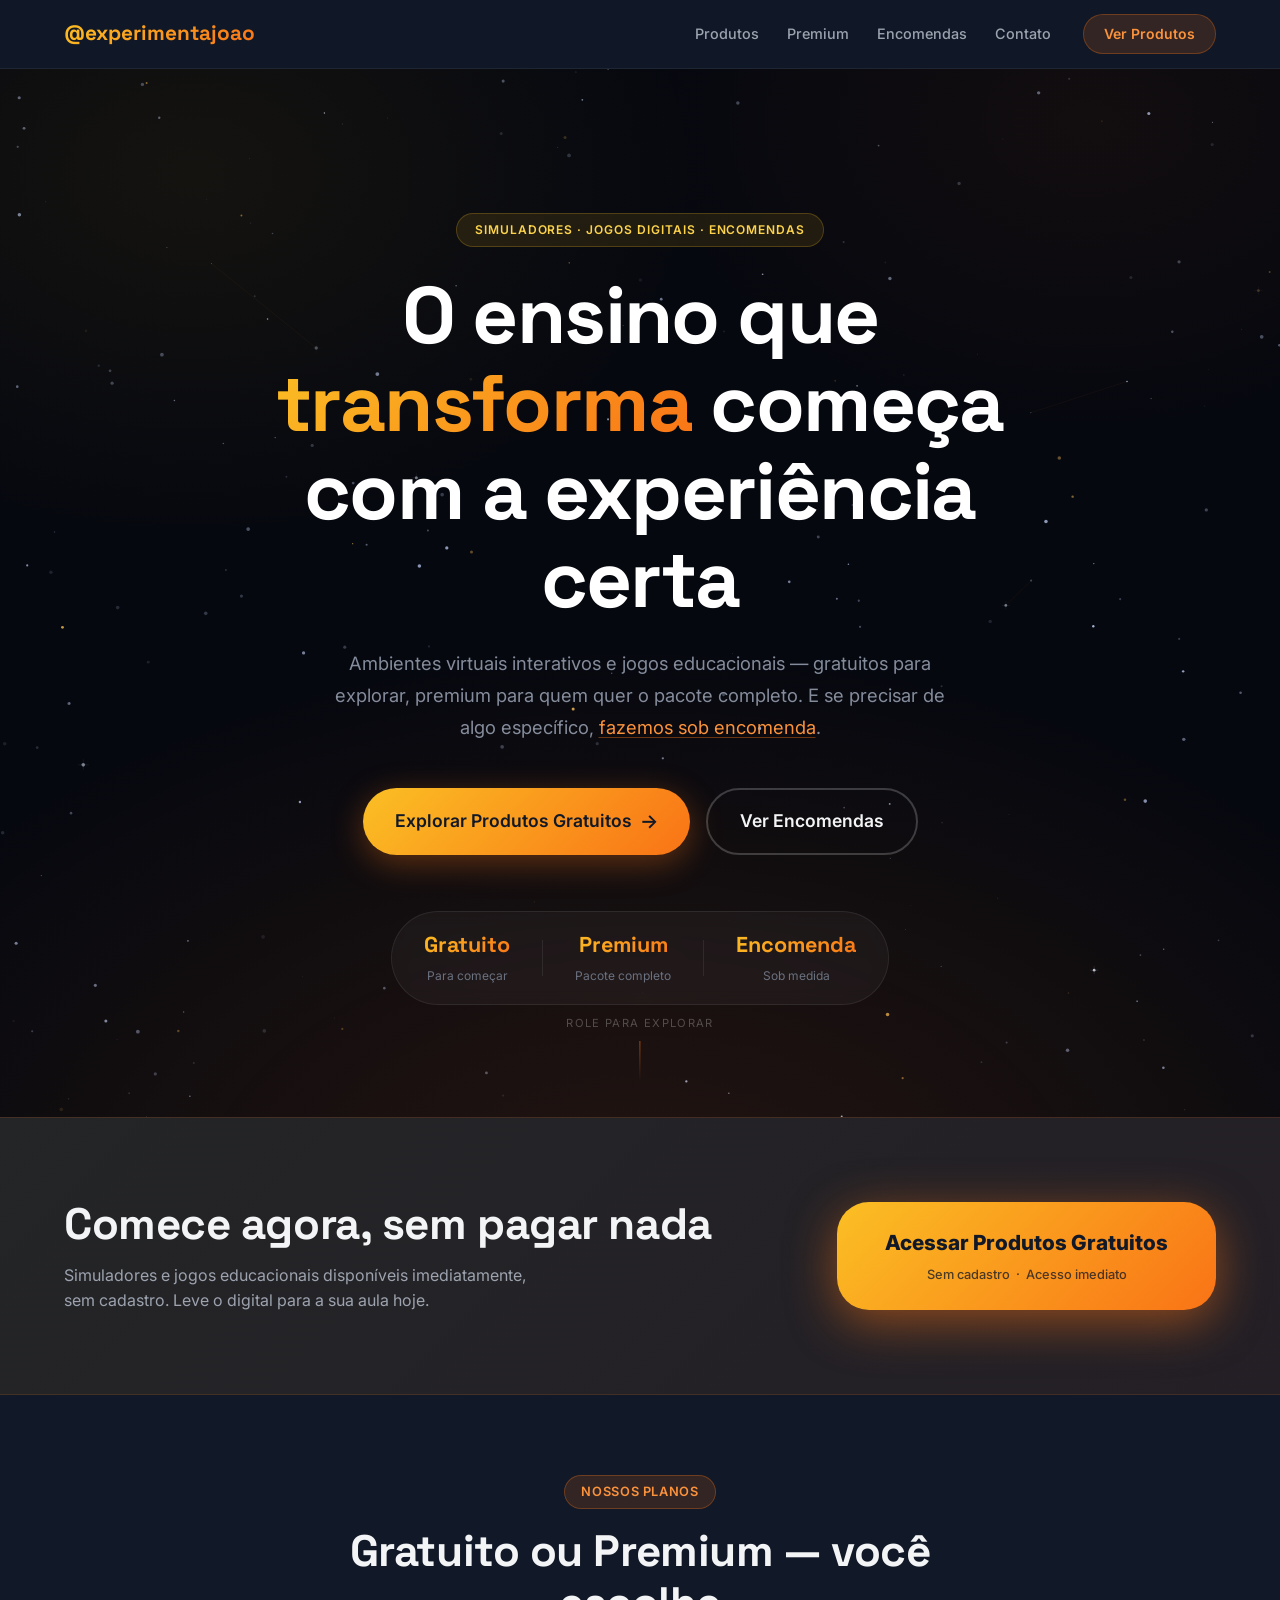
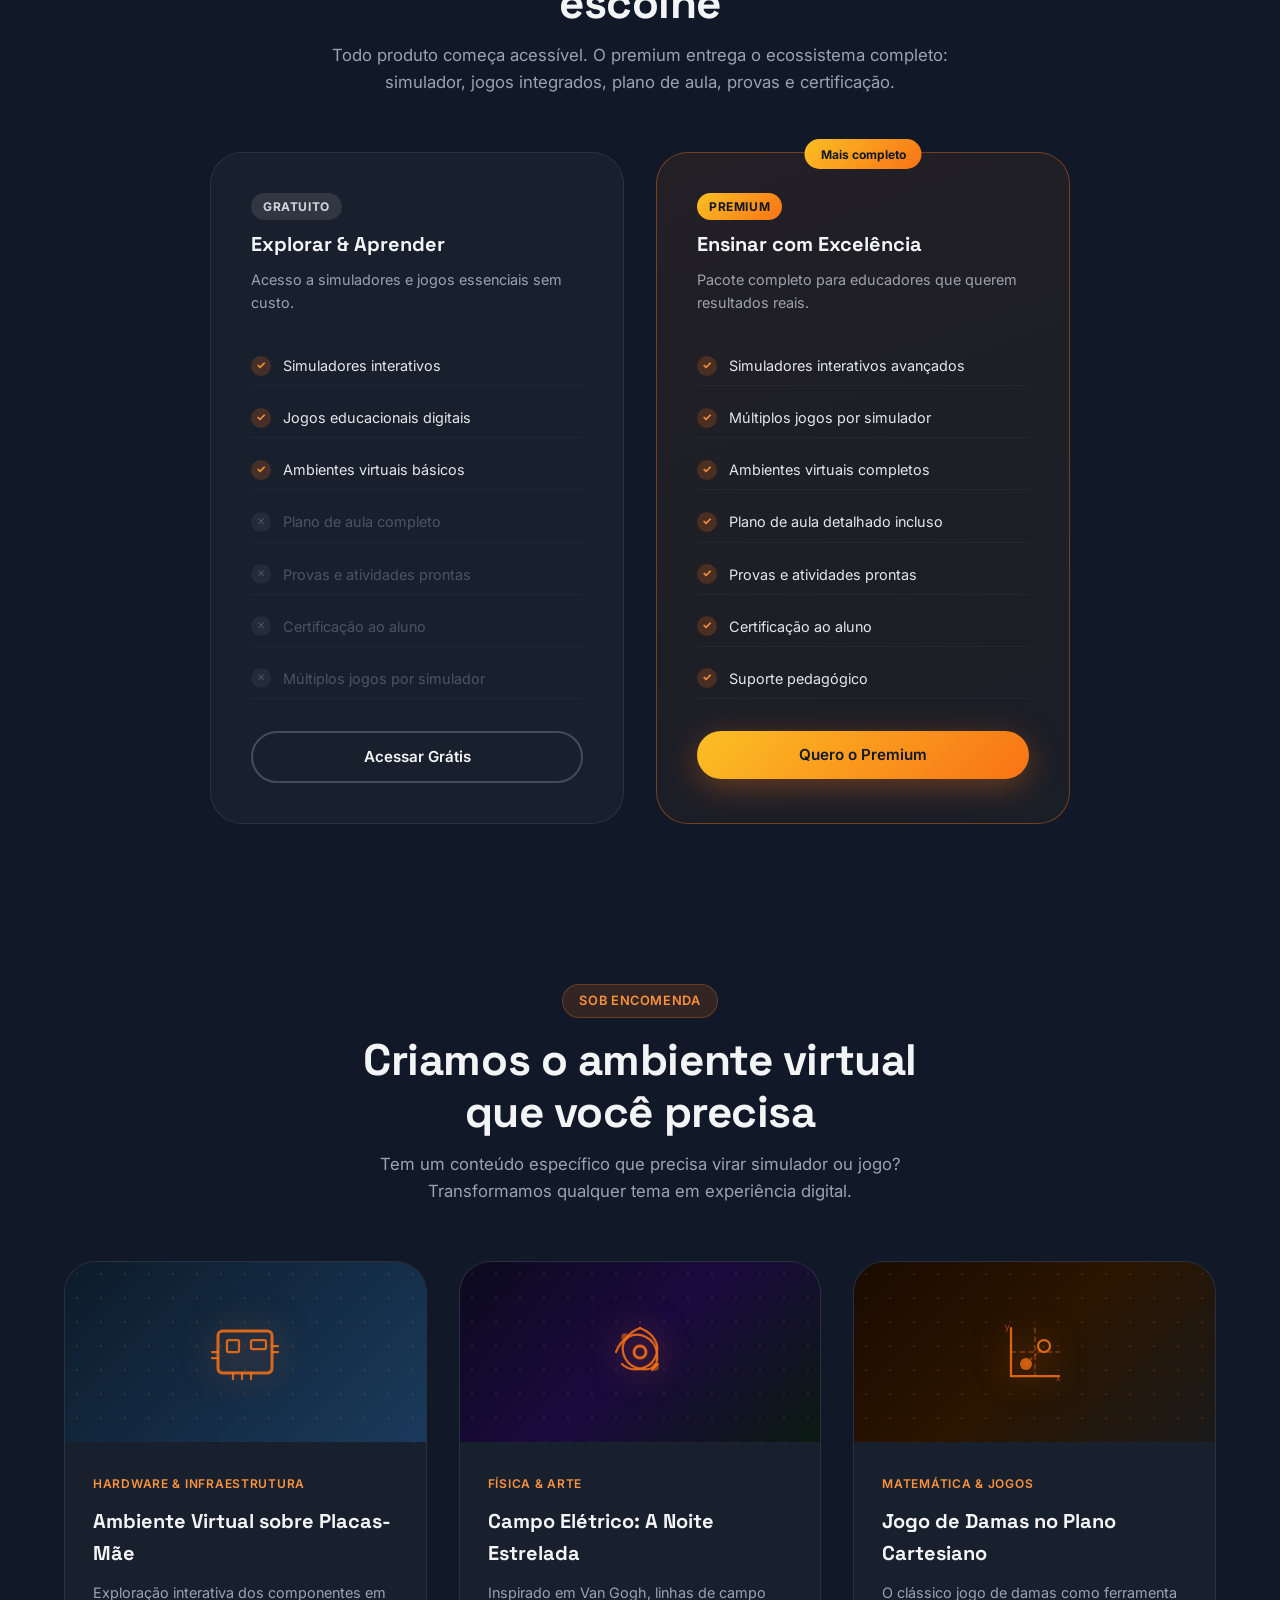
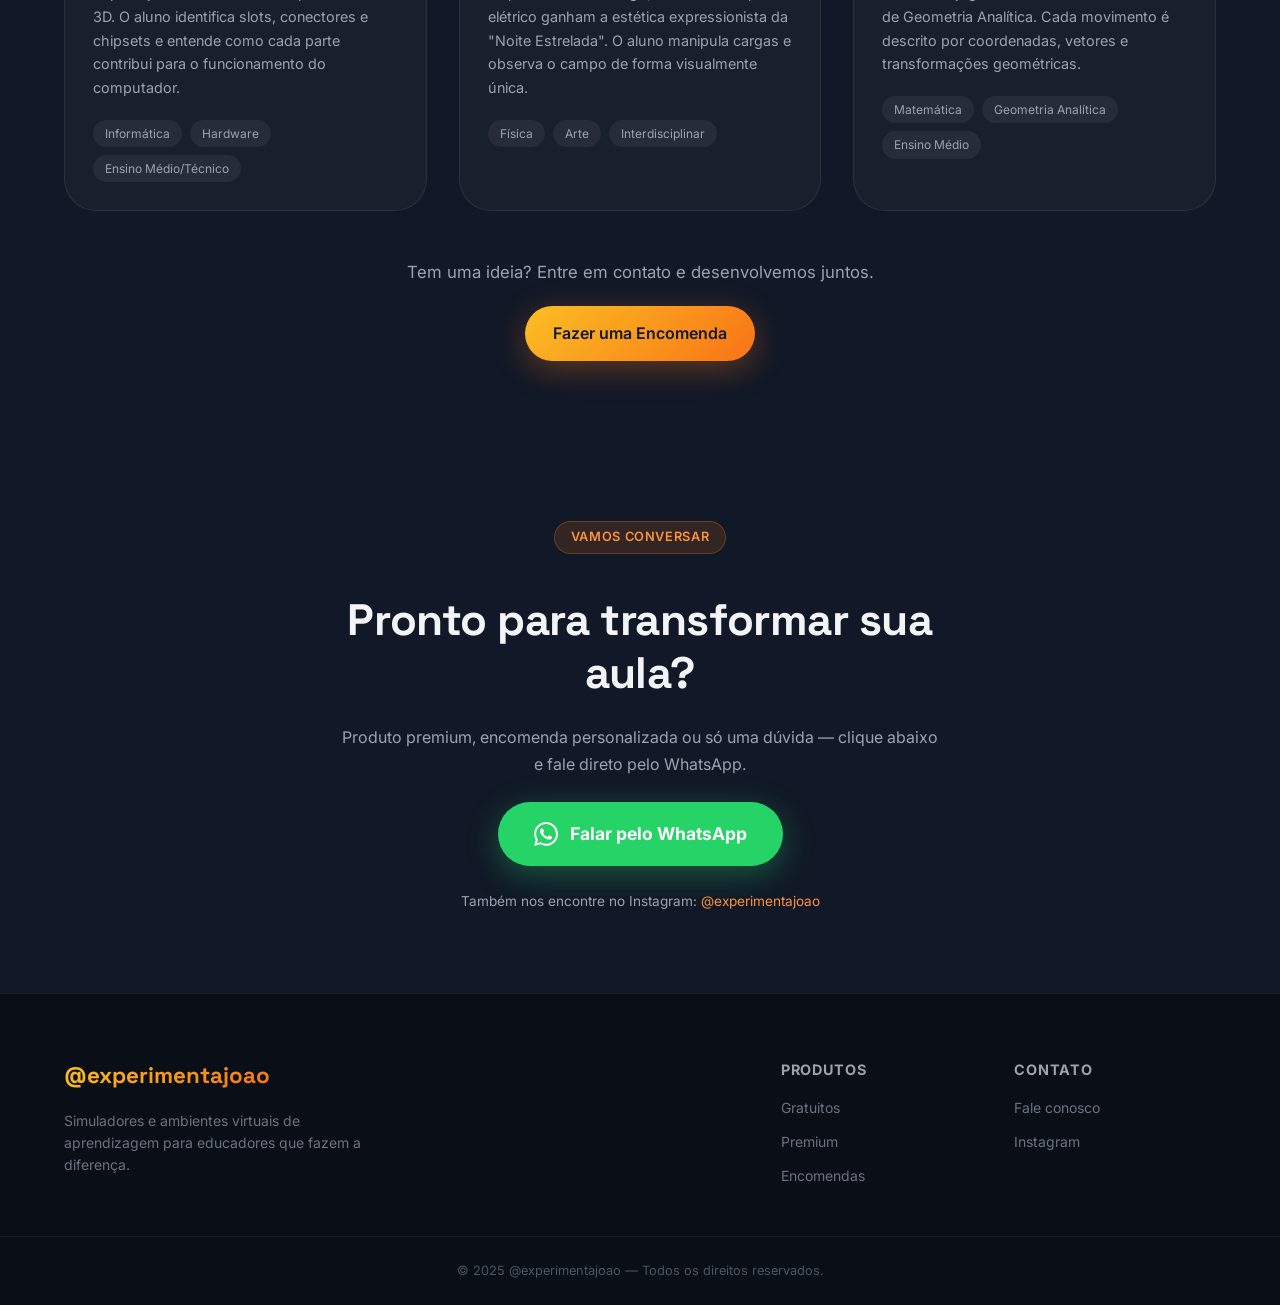
==== commit c69313df: "refactor: simplificar página, corrigir handles e adicionar WhatsApp - Troca todos @experimenta → @ex" ====
--- a/index.html
+++ b/index.html
@@ -3,8 +3,8 @@
 <head>
   <meta charset="UTF-8" />
   <meta name="viewport" content="width=device-width, initial-scale=1.0" />
-  <title>@experimenta — Simuladores e Ambientes Virtuais de Aprendizagem</title>
-  <meta name="description" content="Simuladores interativos, ambientes virtuais de aprendizagem e jogos digitais educacionais. Transforme sua aula com tecnologia." />
+  <title>@experimentajoao — Simuladores e Ambientes Virtuais de Aprendizagem</title>
+  <meta name="description" content="Simuladores interativos, ambientes virtuais de aprendizagem e jogos digitais educacionais. Produtos gratuitos, premium e sob encomenda." />
   <link rel="preconnect" href="https://fonts.googleapis.com" />
   <link rel="preconnect" href="https://fonts.gstatic.com" crossorigin />
   <link href="https://fonts.googleapis.com/css2?family=Inter:wght@400;500;600;700;800;900&family=Space+Grotesk:wght@400;500;600;700&display=swap" rel="stylesheet" />
@@ -15,7 +15,7 @@
   <!-- NAVBAR -->
   <header class="navbar">
     <div class="container navbar__inner">
-      <a href="index.html" class="navbar__logo">@experimenta</a>
+      <a href="index.html" class="navbar__logo">@experimentajoao</a>
       <nav class="navbar__links">
         <a href="#produtos">Produtos</a>
         <a href="#premium">Premium</a>
@@ -31,28 +31,23 @@
     <canvas id="star-canvas" class="hero__canvas"></canvas>
     <div class="hero__overlay"></div>
     <div class="hero__content">
-      <span class="hero__badge">Educação Digital de Alta Performance</span>
+      <span class="hero__badge">Simuladores · Jogos Digitais · Encomendas</span>
       <h1 class="hero__title">
         O ensino que<br />
         <span class="highlight">transforma</span> começa<br />
         com a experiência certa
       </h1>
       <p class="hero__subtitle">
-        Simuladores interativos, ambientes virtuais e jogos digitais educacionais desenvolvidos para engajar, ensinar e certificar. Do gratuito ao premium completo.
+        Ambientes virtuais interativos e jogos educacionais — gratuitos para explorar, premium para quem quer o pacote completo. E se precisar de algo específico, <a href="#encomendas" class="hero__link">fazemos sob encomenda</a>.
       </p>
       <div class="hero__actions">
         <a href="produtos.html" class="btn btn--primary btn--xl">
           Explorar Produtos Gratuitos
           <span class="btn__arrow">→</span>
         </a>
-        <a href="#premium" class="btn btn--outline btn--xl">Conhecer o Premium</a>
+        <a href="#encomendas" class="btn btn--outline btn--xl">Ver Encomendas</a>
       </div>
       <div class="hero__stats">
-        <div class="stat">
-          <strong>100%</strong>
-          <span>Interativo</span>
-        </div>
-        <div class="stat__divider"></div>
         <div class="stat">
           <strong>Gratuito</strong>
           <span>Para começar</span>
@@ -60,7 +55,12 @@
         <div class="stat__divider"></div>
         <div class="stat">
           <strong>Premium</strong>
-          <span>Para evoluir</span>
+          <span>Pacote completo</span>
+        </div>
+        <div class="stat__divider"></div>
+        <div class="stat">
+          <strong>Encomenda</strong>
+          <span>Sob medida</span>
         </div>
       </div>
     </div>
@@ -70,12 +70,12 @@
     </div>
   </section>
 
-  <!-- CTA GRATUITO (botão grande) -->
+  <!-- CTA GRATUITO -->
   <section class="cta-free" id="produtos">
     <div class="container cta-free__inner">
       <div class="cta-free__text">
         <h2>Comece agora, sem pagar nada</h2>
-        <p>Acesse nossos simuladores e jogos educacionais gratuitos. Explore ambientes virtuais de aprendizagem criados por especialistas e leve o digital para a sua sala de aula hoje mesmo.</p>
+        <p>Simuladores e jogos educacionais disponíveis imediatamente, sem cadastro. Leve o digital para a sua aula hoje.</p>
       </div>
       <a href="produtos.html" class="btn btn--cta-big">
         <span>Acessar Produtos Gratuitos</span>
@@ -90,11 +90,10 @@
       <div class="section-header">
         <span class="section-badge">Nossos Planos</span>
         <h2>Gratuito ou Premium — você escolhe</h2>
-        <p>Todo produto começa acessível. O premium eleva a experiência com materiais completos e ferramentas avançadas.</p>
+        <p>Todo produto começa acessível. O premium entrega o ecossistema completo: simulador, jogos integrados, plano de aula, provas e certificação.</p>
       </div>
       <div class="compare__grid">
 
-        <!-- GRATUITO -->
         <div class="compare__card compare__card--free">
           <div class="compare__card-header">
             <span class="plan-tag plan-tag--free">Gratuito</span>
@@ -106,15 +105,13 @@
             <li class="feature-list__item feature-list__item--yes">Jogos educacionais digitais</li>
             <li class="feature-list__item feature-list__item--yes">Ambientes virtuais básicos</li>
             <li class="feature-list__item feature-list__item--no">Plano de aula completo</li>
-            <li class="feature-list__item feature-list__item--no">Provas e atividades</li>
-            <li class="feature-list__item feature-list__item--no">Certificação</li>
+            <li class="feature-list__item feature-list__item--no">Provas e atividades prontas</li>
+            <li class="feature-list__item feature-list__item--no">Certificação ao aluno</li>
             <li class="feature-list__item feature-list__item--no">Múltiplos jogos por simulador</li>
-            <li class="feature-list__item feature-list__item--no">Suporte pedagógico</li>
           </ul>
           <a href="produtos.html" class="btn btn--outline btn--full">Acessar Grátis</a>
         </div>
 
-        <!-- PREMIUM -->
         <div class="compare__card compare__card--premium">
           <div class="compare__badge-popular">Mais completo</div>
           <div class="compare__card-header">
@@ -123,61 +120,17 @@
             <p>Pacote completo para educadores que querem resultados reais.</p>
           </div>
           <ul class="feature-list">
-            <li class="feature-list__item feature-list__item--yes">Simuladores interativos</li>
-            <li class="feature-list__item feature-list__item--yes">Jogos educacionais digitais</li>
-            <li class="feature-list__item feature-list__item--yes">Ambientes virtuais avançados</li>
-            <li class="feature-list__item feature-list__item--yes">Plano de aula completo incluso</li>
+            <li class="feature-list__item feature-list__item--yes">Simuladores interativos avançados</li>
+            <li class="feature-list__item feature-list__item--yes">Múltiplos jogos por simulador</li>
+            <li class="feature-list__item feature-list__item--yes">Ambientes virtuais completos</li>
+            <li class="feature-list__item feature-list__item--yes">Plano de aula detalhado incluso</li>
             <li class="feature-list__item feature-list__item--yes">Provas e atividades prontas</li>
             <li class="feature-list__item feature-list__item--yes">Certificação ao aluno</li>
-            <li class="feature-list__item feature-list__item--yes">Múltiplos jogos por simulador</li>
             <li class="feature-list__item feature-list__item--yes">Suporte pedagógico</li>
           </ul>
           <a href="#contato" class="btn btn--primary btn--full">Quero o Premium</a>
         </div>
 
-      </div>
-    </div>
-  </section>
-
-  <!-- COMO FUNCIONA O PREMIUM -->
-  <section class="how-it-works">
-    <div class="container">
-      <div class="section-header">
-        <span class="section-badge">Premium em detalhes</span>
-        <h2>Tudo que você precisa em um só produto</h2>
-        <p>Cada produto premium é um ecossistema completo de aprendizagem.</p>
-      </div>
-      <div class="hiw-grid">
-        <div class="hiw-item">
-          <div class="hiw-icon">🎯</div>
-          <h4>Simulador Principal</h4>
-          <p>Ambiente virtual interativo de alta qualidade, desenvolvido com foco em aprendizagem ativa e engajamento.</p>
-        </div>
-        <div class="hiw-item">
-          <div class="hiw-icon">🎮</div>
-          <h4>Jogos Internos</h4>
-          <p>Cada simulador premium conta com múltiplos jogos integrados que reforçam os conceitos ensinados de forma lúdica.</p>
-        </div>
-        <div class="hiw-item">
-          <div class="hiw-icon">📋</div>
-          <h4>Plano de Aula</h4>
-          <p>Plano de aula detalhado com objetivos, metodologia e sugestões de uso, pronto para aplicar em sala.</p>
-        </div>
-        <div class="hiw-item">
-          <div class="hiw-icon">📝</div>
-          <h4>Provas e Atividades</h4>
-          <p>Avaliações diagnósticas e formativas alinhadas ao conteúdo, com gabarito e critérios de correção.</p>
-        </div>
-        <div class="hiw-item">
-          <div class="hiw-icon">🏆</div>
-          <h4>Certificação</h4>
-          <p>Certificado digital para os alunos que concluírem a jornada de aprendizagem dentro do ambiente.</p>
-        </div>
-        <div class="hiw-item">
-          <div class="hiw-icon">🧑‍🏫</div>
-          <h4>Suporte Pedagógico</h4>
-          <p>Orientação especializada para garantir que a implementação em sala de aula seja bem-sucedida.</p>
-        </div>
       </div>
     </div>
   </section>
@@ -188,20 +141,32 @@
       <div class="section-header">
         <span class="section-badge">Sob Encomenda</span>
         <h2>Criamos o ambiente virtual que você precisa</h2>
-        <p>Tem um conteúdo específico que precisa virar simulador ou jogo? Recebemos encomendas. Veja exemplos do que já desenvolvemos.</p>
+        <p>Tem um conteúdo específico que precisa virar simulador ou jogo? Transformamos qualquer tema em experiência digital.</p>
       </div>
       <div class="orders__grid">
 
-        <!-- ENCOMENDA 1 -->
         <div class="order-card">
           <div class="order-card__visual order-card__visual--motherboard">
             <div class="order-card__dots"></div>
-            <span class="order-card__emoji">🖥️</span>
+            <div class="order-card__icon">
+              <svg viewBox="0 0 48 48" fill="none" xmlns="http://www.w3.org/2000/svg">
+                <rect x="6" y="10" width="36" height="28" rx="3" stroke="currentColor" stroke-width="2"/>
+                <rect x="12" y="16" width="8" height="8" rx="1" stroke="currentColor" stroke-width="1.5"/>
+                <rect x="28" y="16" width="10" height="6" rx="1" stroke="currentColor" stroke-width="1.5"/>
+                <line x1="6" y1="24" x2="2" y2="24" stroke="currentColor" stroke-width="1.5" stroke-linecap="round"/>
+                <line x1="6" y1="28" x2="2" y2="28" stroke="currentColor" stroke-width="1.5" stroke-linecap="round"/>
+                <line x1="42" y1="20" x2="46" y2="20" stroke="currentColor" stroke-width="1.5" stroke-linecap="round"/>
+                <line x1="42" y1="24" x2="46" y2="24" stroke="currentColor" stroke-width="1.5" stroke-linecap="round"/>
+                <line x1="16" y1="38" x2="16" y2="42" stroke="currentColor" stroke-width="1.5" stroke-linecap="round"/>
+                <line x1="22" y1="38" x2="22" y2="42" stroke="currentColor" stroke-width="1.5" stroke-linecap="round"/>
+                <line x1="28" y1="38" x2="28" y2="42" stroke="currentColor" stroke-width="1.5" stroke-linecap="round"/>
+              </svg>
+            </div>
           </div>
           <div class="order-card__body">
             <span class="order-tag">Hardware & Infraestrutura</span>
-            <h3>Ambiente Virtual de Aprendizagem sobre Placas-Mãe</h3>
-            <p>Exploração interativa dos componentes de uma placa-mãe em 3D. O aluno identifica slots, conectores, chipsets e entende como cada parte contribui para o funcionamento do computador. Inclui atividades de diagnóstico e montagem virtual.</p>
+            <h3>Ambiente Virtual sobre Placas-Mãe</h3>
+            <p>Exploração interativa dos componentes em 3D. O aluno identifica slots, conectores e chipsets e entende como cada parte contribui para o funcionamento do computador.</p>
             <div class="order-card__tags">
               <span>Informática</span>
               <span>Hardware</span>
@@ -210,16 +175,24 @@
           </div>
         </div>
 
-        <!-- ENCOMENDA 2 -->
         <div class="order-card">
           <div class="order-card__visual order-card__visual--efield">
             <div class="order-card__dots"></div>
-            <span class="order-card__emoji">⚡</span>
+            <div class="order-card__icon">
+              <svg viewBox="0 0 48 48" fill="none" xmlns="http://www.w3.org/2000/svg">
+                <circle cx="24" cy="24" r="4" stroke="currentColor" stroke-width="2"/>
+                <path d="M24 8 C14 12 10 20 14 28 C18 36 30 38 36 32" stroke="currentColor" stroke-width="1.5" stroke-linecap="round" fill="none"/>
+                <path d="M24 8 C34 12 38 20 34 28 C30 36 18 38 12 32" stroke="currentColor" stroke-width="1.5" stroke-linecap="round" fill="none"/>
+                <path d="M8 24 C12 14 20 10 28 14 C36 18 38 30 32 36" stroke="currentColor" stroke-width="1.5" stroke-linecap="round" fill="none"/>
+                <circle cx="14" cy="14" r="2.5" fill="currentColor" opacity="0.6"/>
+                <circle cx="34" cy="34" r="2.5" fill="currentColor" opacity="0.6"/>
+              </svg>
+            </div>
           </div>
           <div class="order-card__body">
             <span class="order-tag">Física & Arte</span>
-            <h3>Simulador de Campo Elétrico: A Noite Estrelada</h3>
-            <p>Inspirado na obra-prima de Van Gogh, este simulador representa linhas de campo elétrico com a estética expressionista da "Noite Estrelada". O aluno manipula cargas elétricas e observa o comportamento do campo de forma visualmente impactante e artística.</p>
+            <h3>Campo Elétrico: A Noite Estrelada</h3>
+            <p>Inspirado em Van Gogh, linhas de campo elétrico ganham a estética expressionista da "Noite Estrelada". O aluno manipula cargas e observa o campo de forma visualmente única.</p>
             <div class="order-card__tags">
               <span>Física</span>
               <span>Arte</span>
@@ -228,16 +201,27 @@
           </div>
         </div>
 
-        <!-- ENCOMENDA 3 -->
         <div class="order-card">
           <div class="order-card__visual order-card__visual--checkers">
             <div class="order-card__dots"></div>
-            <span class="order-card__emoji">♟️</span>
+            <div class="order-card__icon">
+              <svg viewBox="0 0 48 48" fill="none" xmlns="http://www.w3.org/2000/svg">
+                <line x1="8" y1="40" x2="40" y2="40" stroke="currentColor" stroke-width="1.5" stroke-linecap="round"/>
+                <line x1="8" y1="8"  x2="8"  y2="40" stroke="currentColor" stroke-width="1.5" stroke-linecap="round"/>
+                <line x1="8" y1="24" x2="40" y2="24" stroke="currentColor" stroke-width="1" stroke-dasharray="3 3" stroke-linecap="round" opacity="0.5"/>
+                <line x1="24" y1="8"  x2="24" y2="40" stroke="currentColor" stroke-width="1" stroke-dasharray="3 3" stroke-linecap="round" opacity="0.5"/>
+                <circle cx="18" cy="32" r="4" fill="currentColor" opacity="0.9"/>
+                <circle cx="30" cy="20" r="4" stroke="currentColor" stroke-width="1.5"/>
+                <path d="M18 32 L30 20" stroke="currentColor" stroke-width="1" stroke-dasharray="2 2" opacity="0.6"/>
+                <text x="38" y="43" font-size="6" fill="currentColor" opacity="0.7" font-family="sans-serif">x</text>
+                <text x="4" y="9"  font-size="6" fill="currentColor" opacity="0.7" font-family="sans-serif">y</text>
+              </svg>
+            </div>
           </div>
           <div class="order-card__body">
             <span class="order-tag">Matemática & Jogos</span>
             <h3>Jogo de Damas no Plano Cartesiano</h3>
-            <p>O clássico jogo de damas re-imaginado como ferramenta de ensino de Geometria Analítica. Cada movimento é descrito por coordenadas cartesianas, vetores e transformações geométricas. Aprender matemática nunca foi tão estratégico.</p>
+            <p>O clássico jogo de damas como ferramenta de Geometria Analítica. Cada movimento é descrito por coordenadas, vetores e transformações geométricas.</p>
             <div class="order-card__tags">
               <span>Matemática</span>
               <span>Geometria Analítica</span>
@@ -248,85 +232,32 @@
 
       </div>
       <div class="orders__cta">
-        <p>Tem uma ideia? Transformamos qualquer conteúdo em experiência digital.</p>
+        <p>Tem uma ideia? Entre em contato e desenvolvemos juntos.</p>
         <a href="#contato" class="btn btn--primary btn--lg">Fazer uma Encomenda</a>
       </div>
     </div>
   </section>
 
-  <!-- DEPOIMENTOS / PROVA SOCIAL -->
-  <section class="social-proof">
+  <!-- CONTATO -->
+  <section class="contact" id="contato">
     <div class="container">
-      <div class="section-header">
-        <span class="section-badge">Por que escolher o @experimenta?</span>
-        <h2>Tecnologia a serviço da educação</h2>
-      </div>
-      <div class="pillars">
-        <div class="pillar">
-          <div class="pillar__icon">🔬</div>
-          <h4>Baseado em Evidências</h4>
-          <p>Desenvolvido com metodologias ativas e princípios de design instrucional comprovados.</p>
-        </div>
-        <div class="pillar">
-          <div class="pillar__icon">🎨</div>
-          <h4>Design Envolvente</h4>
-          <p>Interfaces cuidadosamente projetadas para manter o aluno focado e motivado.</p>
-        </div>
-        <div class="pillar">
-          <div class="pillar__icon">⚙️</div>
-          <h4>Sob Medida</h4>
-          <p>Cada encomenda é construída especificamente para o seu conteúdo e contexto pedagógico.</p>
-        </div>
-        <div class="pillar">
-          <div class="pillar__icon">📱</div>
-          <h4>Acessível em Qualquer Tela</h4>
-          <p>Funciona em computadores, tablets e celulares, sem instalação ou configuração.</p>
-        </div>
-      </div>
-    </div>
-  </section>
-
-  <!-- CONTATO / CTA FINAL -->
-  <section class="contact" id="contato">
-    <div class="container contact__inner">
-      <div class="contact__text">
+      <div class="contact-cta">
         <span class="section-badge">Vamos conversar</span>
         <h2>Pronto para transformar sua aula?</h2>
-        <p>Seja para adquirir um produto premium, encomendar um simulador personalizado ou tirar dúvidas — estamos aqui.</p>
-        <div class="contact__channels">
-          <a href="mailto:contato@experimenta.com" class="contact__link">
-            <span>✉️</span> contato@experimenta.com
-          </a>
-          <a href="https://instagram.com/experimentajoao" class="contact__link" target="_blank" rel="noopener">
-            <span>📸</span> @experimentajoao
-          </a>
-        </div>
-      </div>
-      <form class="contact__form" onsubmit="handleFormSubmit(event)">
-        <div class="form-group">
-          <label for="name">Seu nome</label>
-          <input type="text" id="name" placeholder="Nome completo" required />
-        </div>
-        <div class="form-group">
-          <label for="email">E-mail</label>
-          <input type="email" id="email" placeholder="seu@email.com" required />
-        </div>
-        <div class="form-group">
-          <label for="interest">Interesse</label>
-          <select id="interest">
-            <option value="">Selecione uma opção</option>
-            <option value="premium">Produto Premium</option>
-            <option value="encomenda">Encomenda personalizada</option>
-            <option value="duvida">Dúvida geral</option>
-          </select>
-        </div>
-        <div class="form-group">
-          <label for="message">Mensagem</label>
-          <textarea id="message" rows="4" placeholder="Conte um pouco sobre o que você precisa..."></textarea>
-        </div>
-        <button type="submit" class="btn btn--primary btn--full">Enviar Mensagem</button>
-        <p id="form-success" class="form-success" style="display:none;">✅ Mensagem enviada! Entraremos em contato em breve.</p>
-      </form>
+        <p>Produto premium, encomenda personalizada ou só uma dúvida — clique abaixo e fale direto pelo WhatsApp.</p>
+        <a
+          href="https://wa.me/5561996163965"
+          target="_blank"
+          rel="noopener"
+          class="btn btn--whatsapp"
+        >
+          <svg class="whatsapp-icon" viewBox="0 0 24 24" fill="currentColor" xmlns="http://www.w3.org/2000/svg">
+            <path d="M17.472 14.382c-.297-.149-1.758-.867-2.03-.967-.273-.099-.471-.148-.67.15-.197.297-.767.966-.94 1.164-.173.199-.347.223-.644.075-.297-.15-1.255-.463-2.39-1.475-.883-.788-1.48-1.761-1.653-2.059-.173-.297-.018-.458.13-.606.134-.133.298-.347.446-.52.149-.174.198-.298.298-.497.099-.198.05-.371-.025-.52-.075-.149-.669-1.612-.916-2.207-.242-.579-.487-.5-.669-.51-.173-.008-.371-.01-.57-.01-.198 0-.52.074-.792.372-.272.297-1.04 1.016-1.04 2.479 0 1.462 1.065 2.875 1.213 3.074.149.198 2.096 3.2 5.077 4.487.709.306 1.262.489 1.694.625.712.227 1.36.195 1.871.118.571-.085 1.758-.719 2.006-1.413.248-.694.248-1.289.173-1.413-.074-.124-.272-.198-.57-.347m-5.421 7.403h-.004a9.87 9.87 0 01-5.031-1.378l-.361-.214-3.741.982.998-3.648-.235-.374a9.86 9.86 0 01-1.51-5.26c.001-5.45 4.436-9.884 9.888-9.884 2.64 0 5.122 1.03 6.988 2.898a9.825 9.825 0 012.893 6.994c-.003 5.45-4.437 9.884-9.885 9.884m8.413-18.297A11.815 11.815 0 0012.05 0C5.495 0 .16 5.335.157 11.892c0 2.096.547 4.142 1.588 5.945L.057 24l6.305-1.654a11.882 11.882 0 005.683 1.448h.005c6.554 0 11.89-5.335 11.893-11.893a11.821 11.821 0 00-3.48-8.413z"/>
+          </svg>
+          Falar pelo WhatsApp
+        </a>
+        <p class="contact-note">Também nos encontre no Instagram: <a href="https://instagram.com/experimentajoao" target="_blank" rel="noopener">@experimentajoao</a></p>
+      </div>
     </div>
   </section>
 
@@ -334,7 +265,7 @@
   <footer class="footer">
     <div class="container footer__inner">
       <div class="footer__brand">
-        <a href="index.html" class="navbar__logo">@experimenta</a>
+        <a href="index.html" class="navbar__logo">@experimentajoao</a>
         <p>Simuladores e ambientes virtuais de aprendizagem para educadores que fazem a diferença.</p>
       </div>
       <div class="footer__links">
@@ -345,14 +276,14 @@
           <a href="#encomendas">Encomendas</a>
         </div>
         <div class="footer__col">
-          <h5>Empresa</h5>
-          <a href="#contato">Contato</a>
-          <a href="#">Sobre</a>
+          <h5>Contato</h5>
+          <a href="#contato">Fale conosco</a>
+          <a href="https://instagram.com/experimentajoao" target="_blank" rel="noopener">Instagram</a>
         </div>
       </div>
     </div>
     <div class="footer__bottom">
-      <p>© 2025 @experimenta — Todos os direitos reservados.</p>
+      <p>© 2025 @experimentajoao — Todos os direitos reservados.</p>
     </div>
   </footer>
 
--- a/styles.css
+++ b/styles.css
@@ -1,5 +1,5 @@
 /* ================================================
-   @experimenta — Design System
+   @experimentajoao — Design System
    Identidade visual: Amarelo & Laranja
    ================================================ */
 
@@ -593,13 +593,25 @@
   background-size: 24px 24px;
   opacity: 0.5;
 }
-.order-card__emoji {
-  font-size: 4rem;
+.order-card__icon {
   position: relative;
   z-index: 2;
-  filter: drop-shadow(0 0 20px rgba(249,115,22,.6));
+  width: 72px;
+  height: 72px;
+  color: rgba(249,115,22,.85);
+  filter: drop-shadow(0 0 16px rgba(249,115,22,.5));
   animation: float 4s ease-in-out infinite;
 }
+.order-card__icon svg { width: 100%; height: 100%; }
+
+.hero__link {
+  color: var(--orange-400);
+  text-decoration: underline;
+  text-decoration-color: rgba(249,115,22,.4);
+  text-underline-offset: 3px;
+  transition: text-decoration-color 0.2s;
+}
+.hero__link:hover { text-decoration-color: var(--orange-400); }
 .order-card__body { padding: 1.75rem; }
 .order-tag {
   display: inline-block;
@@ -657,68 +669,55 @@
 .contact {
   padding: var(--section-py) 0;
 }
-.contact__inner {
-  display: grid;
-  grid-template-columns: 1fr 1fr;
-  gap: 5rem;
-  align-items: start;
-}
-.contact__text .section-badge { margin-bottom: 0.75rem; }
-.contact__text h2 { margin-bottom: 1rem; }
-.contact__text > p { color: var(--gray-400); line-height: 1.7; margin-bottom: 2rem; }
-.contact__channels { display: flex; flex-direction: column; gap: 1rem; }
-.contact__link {
-  display: flex;
+
+.contact-cta {
+  text-align: center;
+  max-width: 600px;
+  margin: 0 auto;
+  display: flex;
+  flex-direction: column;
+  align-items: center;
+  gap: 1.5rem;
+}
+.contact-cta h2 { margin: 0; }
+.contact-cta > p { color: var(--gray-400); line-height: 1.7; }
+
+/* WhatsApp button */
+.btn--whatsapp {
+  display: inline-flex;
   align-items: center;
   gap: 0.75rem;
-  color: var(--gray-300);
-  font-size: 0.95rem;
+  padding: 1.1rem 2.25rem;
+  background: #25d366;
+  color: #fff;
+  border-radius: var(--radius-full);
+  font-size: 1.1rem;
+  font-weight: 700;
+  border: none;
+  box-shadow: 0 8px 32px rgba(37,211,102,.35);
+  transition: all 0.25s ease;
+}
+.btn--whatsapp:hover {
+  background: #1ebe5d;
+  box-shadow: 0 12px 48px rgba(37,211,102,.5);
+  transform: translateY(-3px);
+}
+.whatsapp-icon {
+  width: 24px;
+  height: 24px;
+  flex-shrink: 0;
+}
+
+.contact-note {
+  font-size: 0.85rem;
+  color: var(--gray-500);
+  margin: 0;
+}
+.contact-note a {
+  color: var(--orange-400);
   transition: color 0.2s;
 }
-.contact__link:hover { color: var(--orange-400); }
-.contact__link span { font-size: 1.2rem; }
-
-/* Form */
-.contact__form { display: flex; flex-direction: column; gap: 1.25rem; }
-.form-group { display: flex; flex-direction: column; gap: 0.4rem; }
-.form-group label { font-size: 0.85rem; font-weight: 600; color: var(--gray-300); }
-.form-group input,
-.form-group select,
-.form-group textarea {
-  background: rgba(255,255,255,.05);
-  border: 1px solid rgba(255,255,255,.1);
-  border-radius: var(--radius-md);
-  padding: 0.75rem 1rem;
-  font-size: 0.95rem;
-  color: var(--gray-100);
-  font-family: inherit;
-  transition: border-color 0.2s, box-shadow 0.2s;
-  outline: none;
-}
-.form-group select {
-  appearance: none;
-  background-image: url("data:image/svg+xml,%3Csvg xmlns='http://www.w3.org/2000/svg' width='12' height='12' viewBox='0 0 12 12'%3E%3Cpath fill='%236b7280' d='M6 8L1 3h10z'/%3E%3C/svg%3E");
-  background-repeat: no-repeat;
-  background-position: right 1rem center;
-}
-.form-group select option { background: var(--gray-800); }
-.form-group input:focus,
-.form-group select:focus,
-.form-group textarea:focus {
-  border-color: var(--orange-500);
-  box-shadow: 0 0 0 3px rgba(249,115,22,.15);
-}
-.form-group input::placeholder,
-.form-group textarea::placeholder { color: var(--gray-600); }
-.form-success {
-  text-align: center;
-  color: #34d399;
-  font-size: 0.9rem;
-  font-weight: 500;
-  padding: 0.75rem;
-  background: rgba(52,211,153,.1);
-  border-radius: var(--radius-md);
-}
+.contact-note a:hover { color: var(--yellow-400); }
 
 /* ================================================
    FOOTER
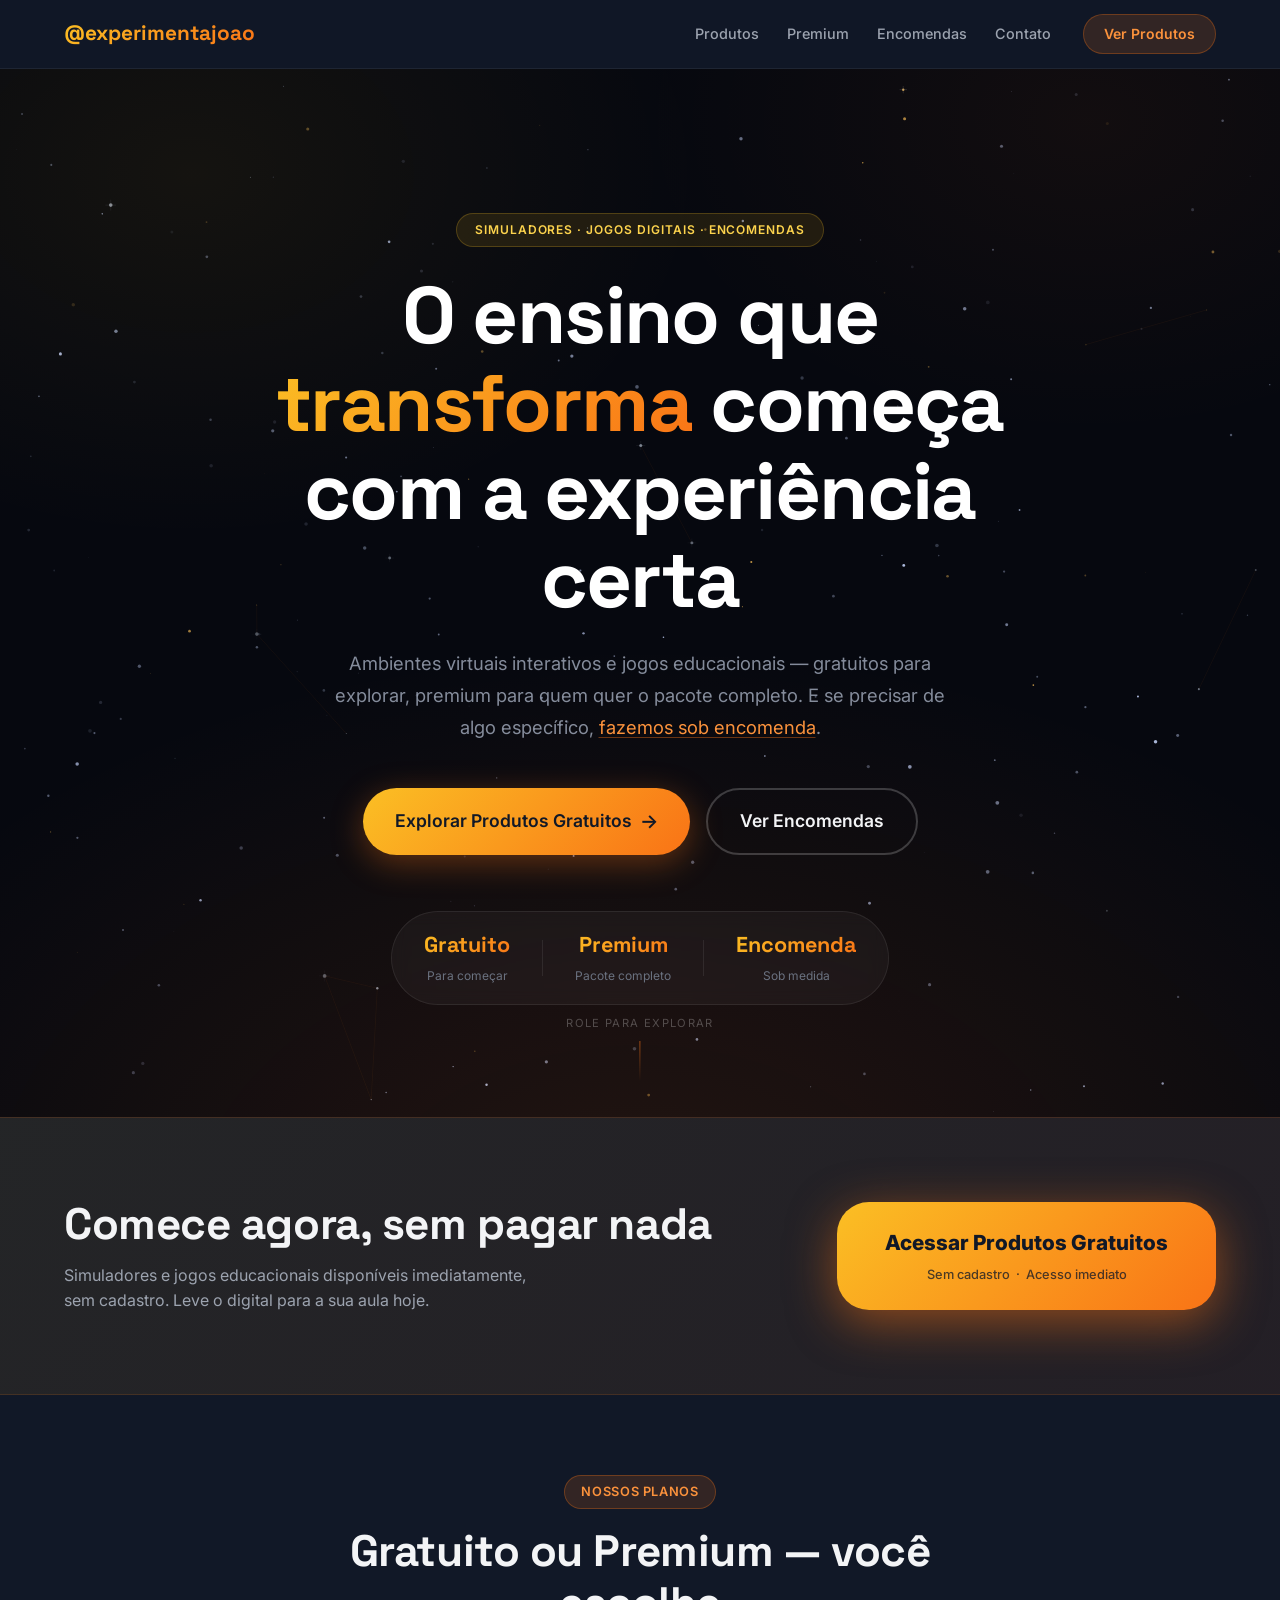
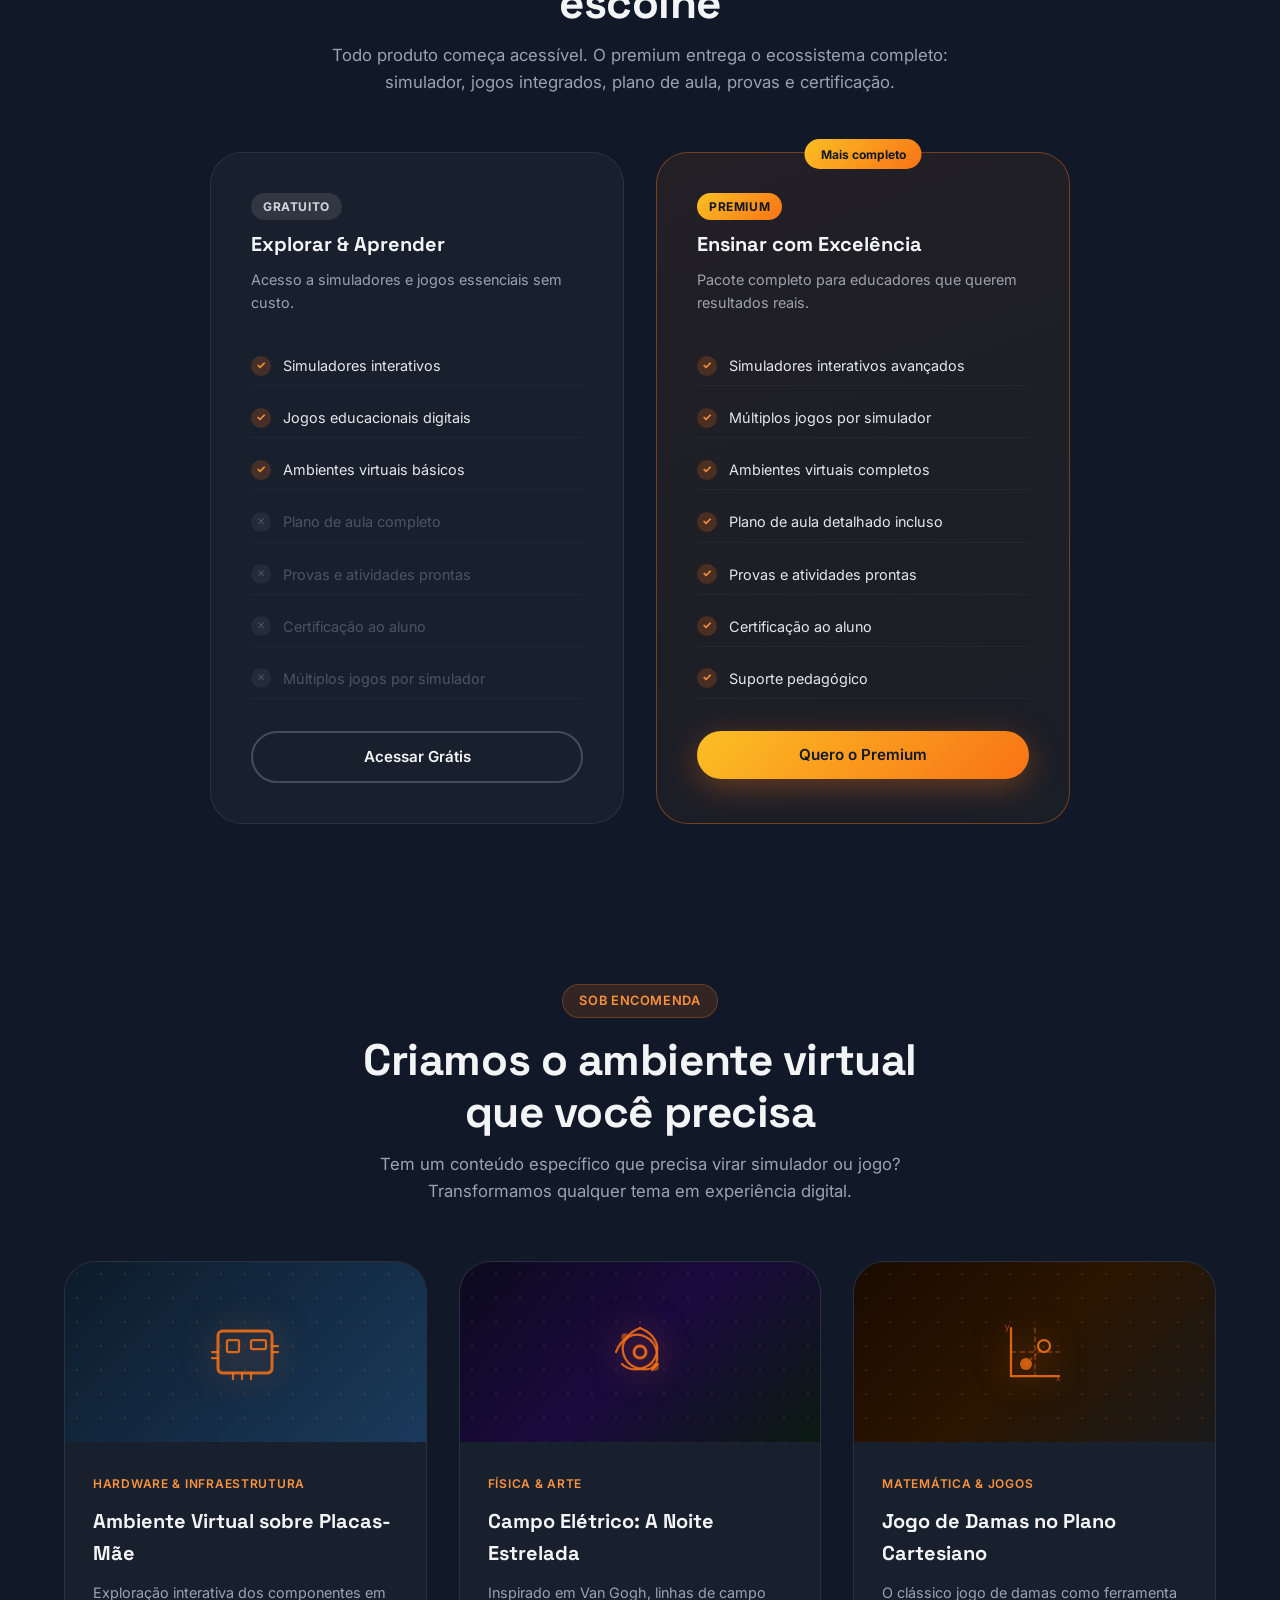
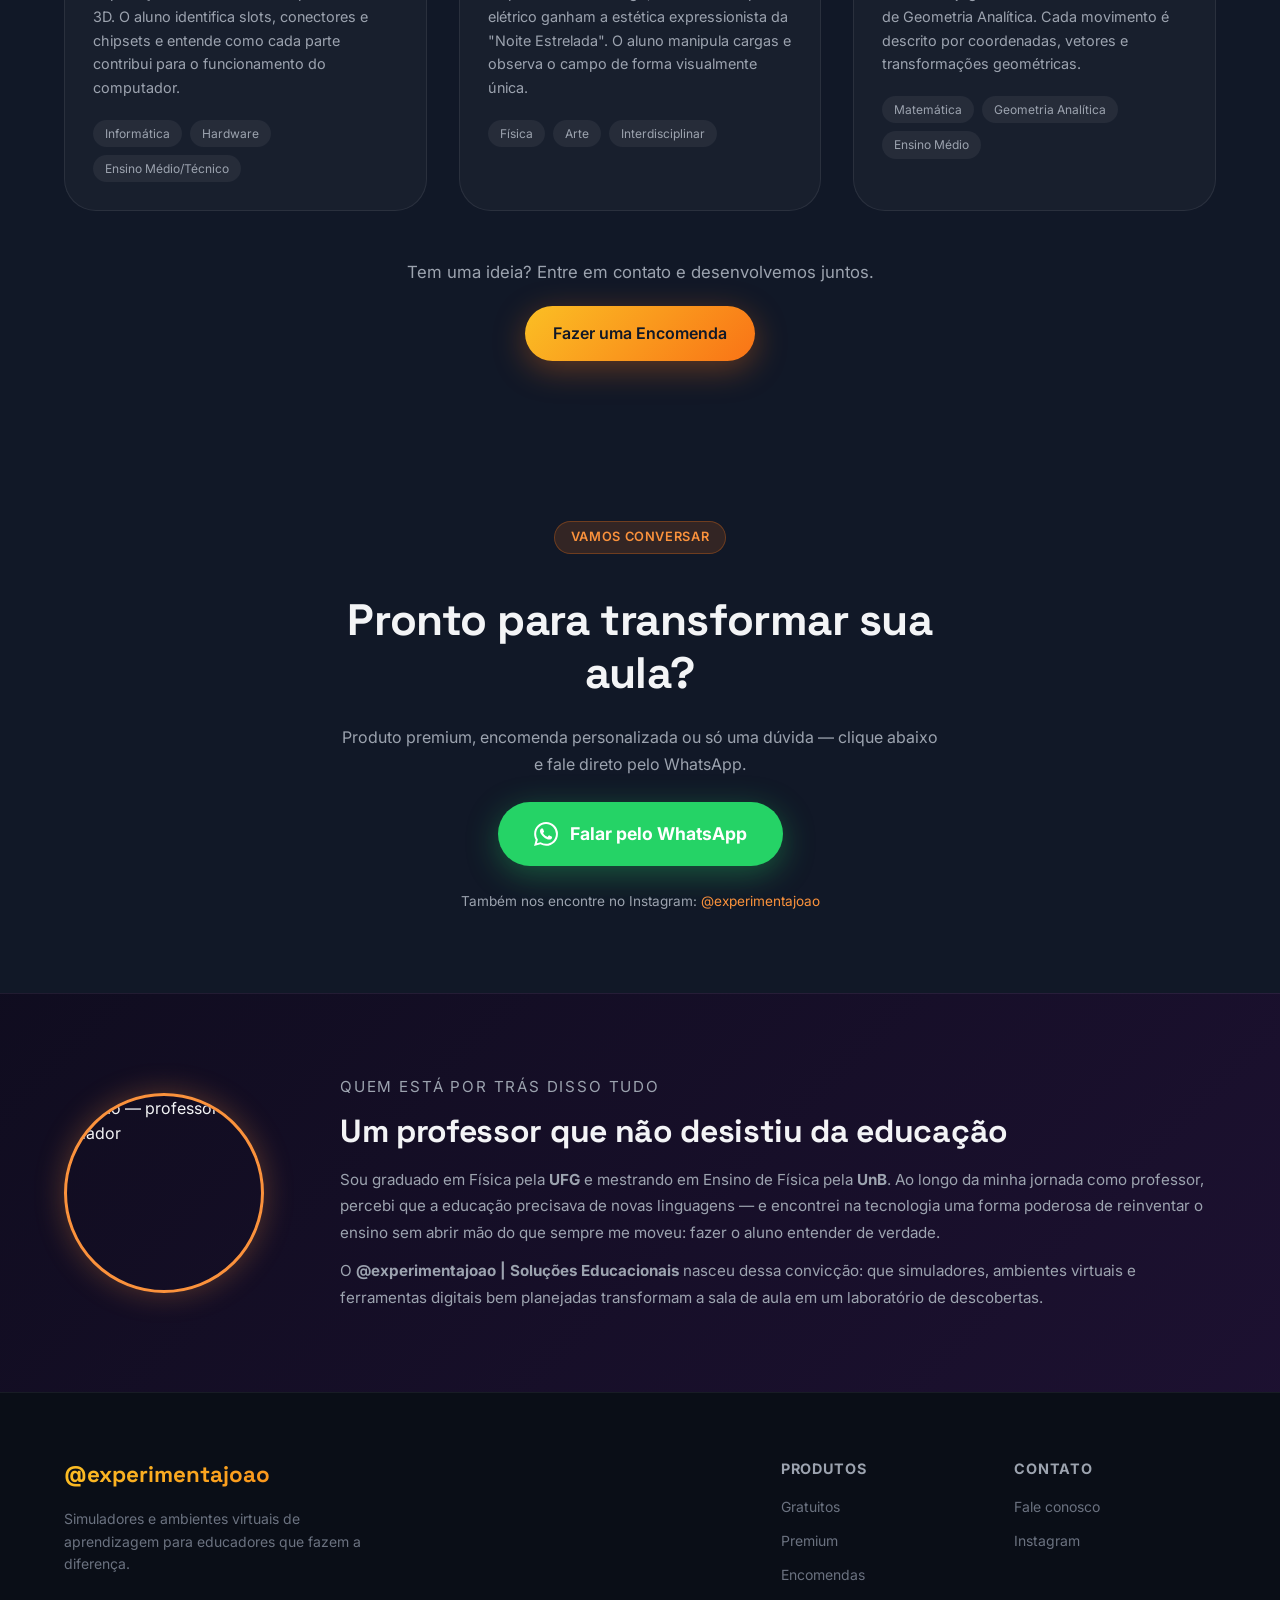
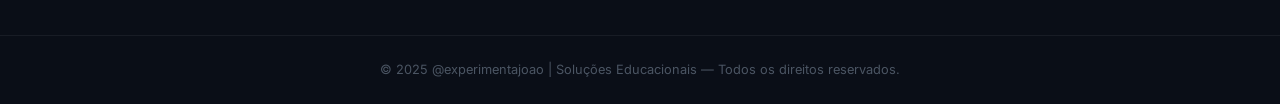
==== commit 59a5a718: "feat: seção 'Sobre o Criador' + footer atualizado - Adiciona seção com foto circular e história do J" ====
--- a/index.html
+++ b/index.html
@@ -261,11 +261,26 @@
     </div>
   </section>
 
+  <!-- SOBRE O CRIADOR -->
+  <section class="about-creator">
+    <div class="container about-creator__inner reveal">
+      <div class="about-creator__photo-wrap">
+        <img src="joao.jpg" alt="João — professor e criador" class="about-creator__photo" />
+      </div>
+      <div class="about-creator__text">
+        <p class="about-creator__label">Quem está por trás disso tudo</p>
+        <h2>Um professor que não desistiu da educação</h2>
+        <p>Sou graduado em Física pela <strong>UFG</strong> e mestrando em Ensino de Física pela <strong>UnB</strong>. Ao longo da minha jornada como professor, percebi que a educação precisava de novas linguagens — e encontrei na tecnologia uma forma poderosa de reinventar o ensino sem abrir mão do que sempre me moveu: fazer o aluno entender de verdade.</p>
+        <p>O <strong>@experimentajoao | Soluções Educacionais</strong> nasceu dessa convicção: que simuladores, ambientes virtuais e ferramentas digitais bem planejadas transformam a sala de aula em um laboratório de descobertas.</p>
+      </div>
+    </div>
+  </section>
+
   <!-- FOOTER -->
   <footer class="footer">
     <div class="container footer__inner">
       <div class="footer__brand">
-        <a href="index.html" class="navbar__logo">@experimentajoao</a>
+        <a href="index.html" class="navbar__logo">@experimentajoao<span class="footer__brand-sub"> | Soluções Educacionais</span></a>
         <p>Simuladores e ambientes virtuais de aprendizagem para educadores que fazem a diferença.</p>
       </div>
       <div class="footer__links">
@@ -283,7 +298,7 @@
       </div>
     </div>
     <div class="footer__bottom">
-      <p>© 2025 @experimentajoao — Todos os direitos reservados.</p>
+      <p>© 2025 @experimentajoao | Soluções Educacionais — Todos os direitos reservados.</p>
     </div>
   </footer>
 
--- a/styles.css
+++ b/styles.css
@@ -718,6 +718,72 @@
   transition: color 0.2s;
 }
 .contact-note a:hover { color: var(--yellow-400); }
+
+/* ================================================
+   SOBRE O CRIADOR
+   ================================================ */
+.about-creator {
+  padding: var(--section-py) 0;
+  background: linear-gradient(135deg, rgba(15,10,30,.85) 0%, rgba(30,15,50,.85) 100%);
+  border-top: 1px solid rgba(255,255,255,.06);
+}
+.about-creator__inner {
+  display: grid;
+  grid-template-columns: 220px 1fr;
+  gap: 3.5rem;
+  align-items: center;
+}
+.about-creator__photo-wrap {
+  width: 200px;
+  height: 200px;
+  border-radius: 50%;
+  overflow: hidden;
+  border: 3px solid var(--orange-400);
+  box-shadow: 0 0 30px rgba(251,146,60,.3);
+  flex-shrink: 0;
+}
+.about-creator__photo {
+  width: 100%;
+  height: 100%;
+  object-fit: cover;
+  object-position: 20% 5%;
+  display: block;
+}
+.about-creator__label {
+  font-size: 0.8rem;
+  text-transform: uppercase;
+  letter-spacing: .12em;
+  color: var(--orange-400);
+  margin-bottom: 0.5rem;
+}
+.about-creator__text h2 {
+  font-size: clamp(1.4rem, 2.5vw, 2rem);
+  margin-bottom: 1rem;
+}
+.about-creator__text p {
+  color: var(--gray-400);
+  font-size: 0.95rem;
+  line-height: 1.75;
+  margin-bottom: 0.75rem;
+}
+.about-creator__text p:last-child { margin-bottom: 0; }
+
+.footer__brand-sub {
+  font-size: 0.75em;
+  opacity: 0.7;
+  font-weight: 400;
+}
+
+@media (max-width: 768px) {
+  .about-creator__inner {
+    grid-template-columns: 1fr;
+    text-align: center;
+    gap: 2rem;
+  }
+  .about-creator__photo-wrap {
+    margin: 0 auto;
+  }
+}
 
 /* ================================================
    FOOTER
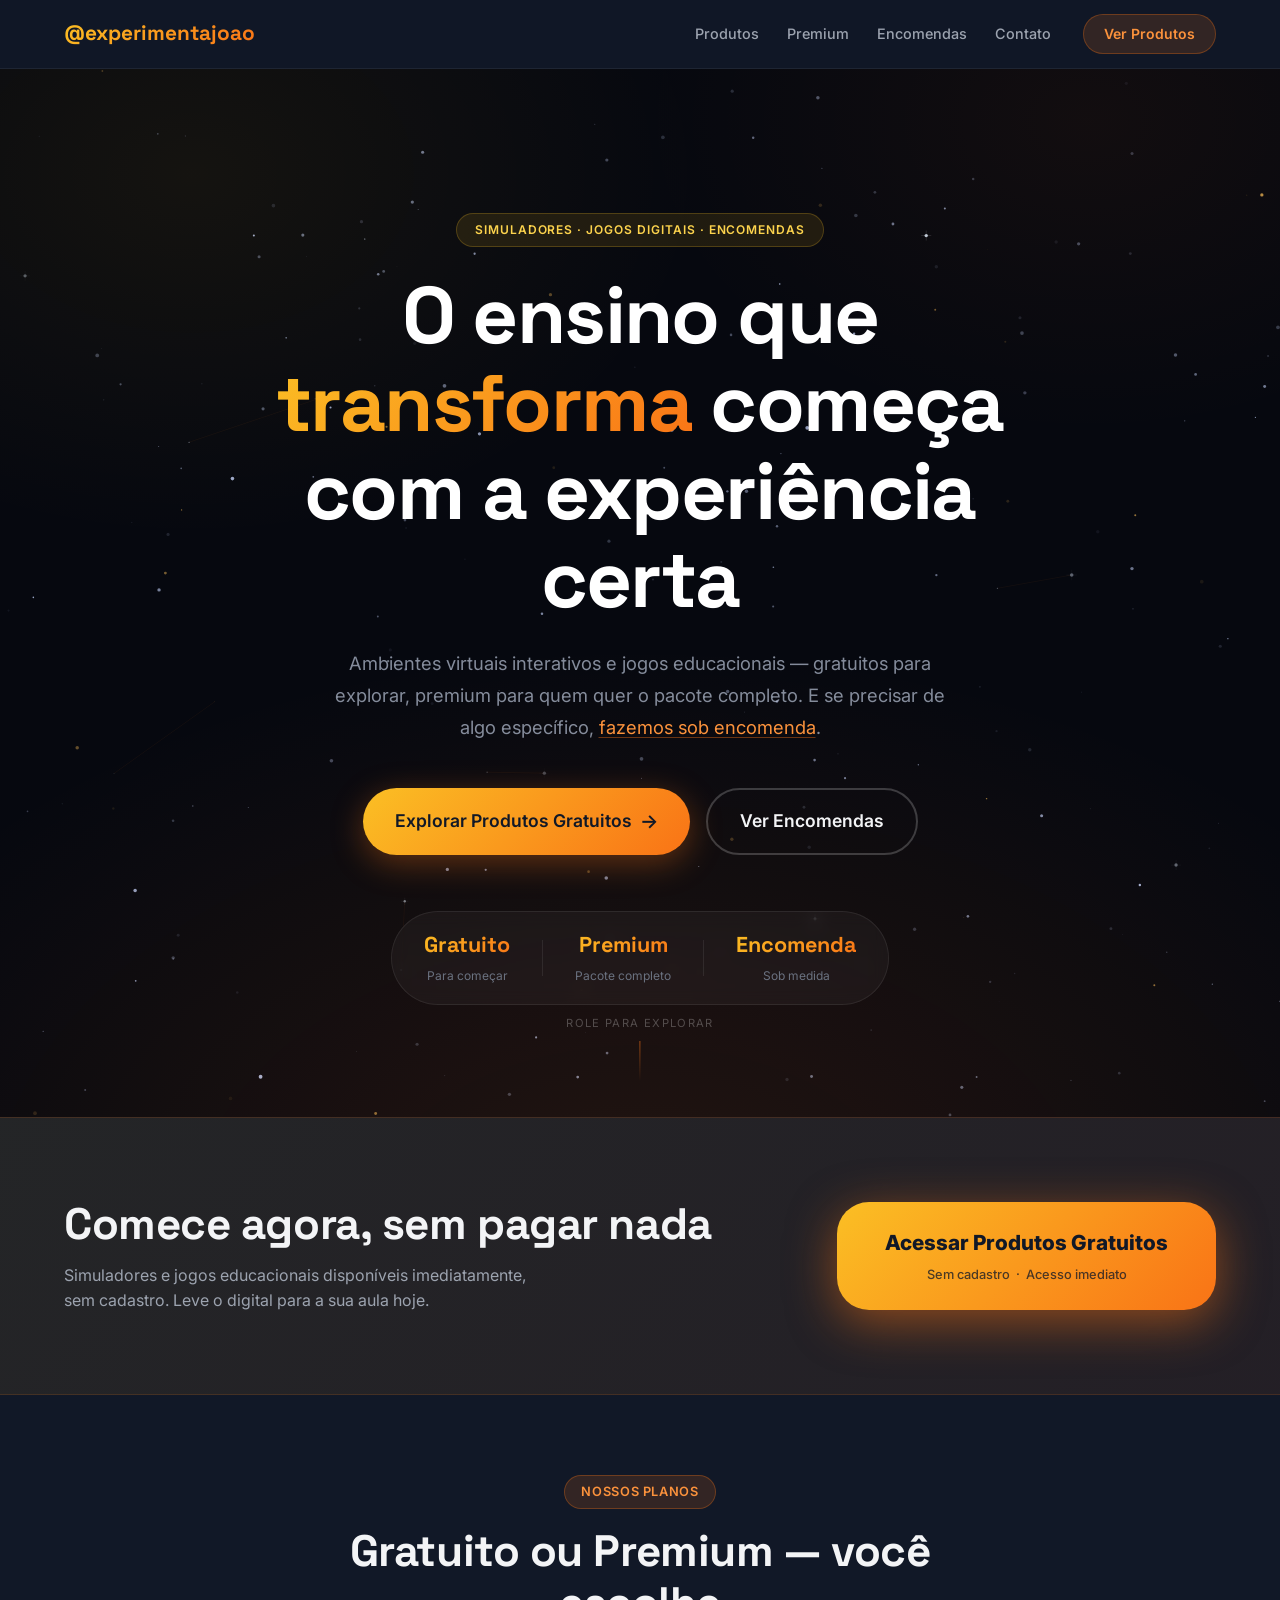
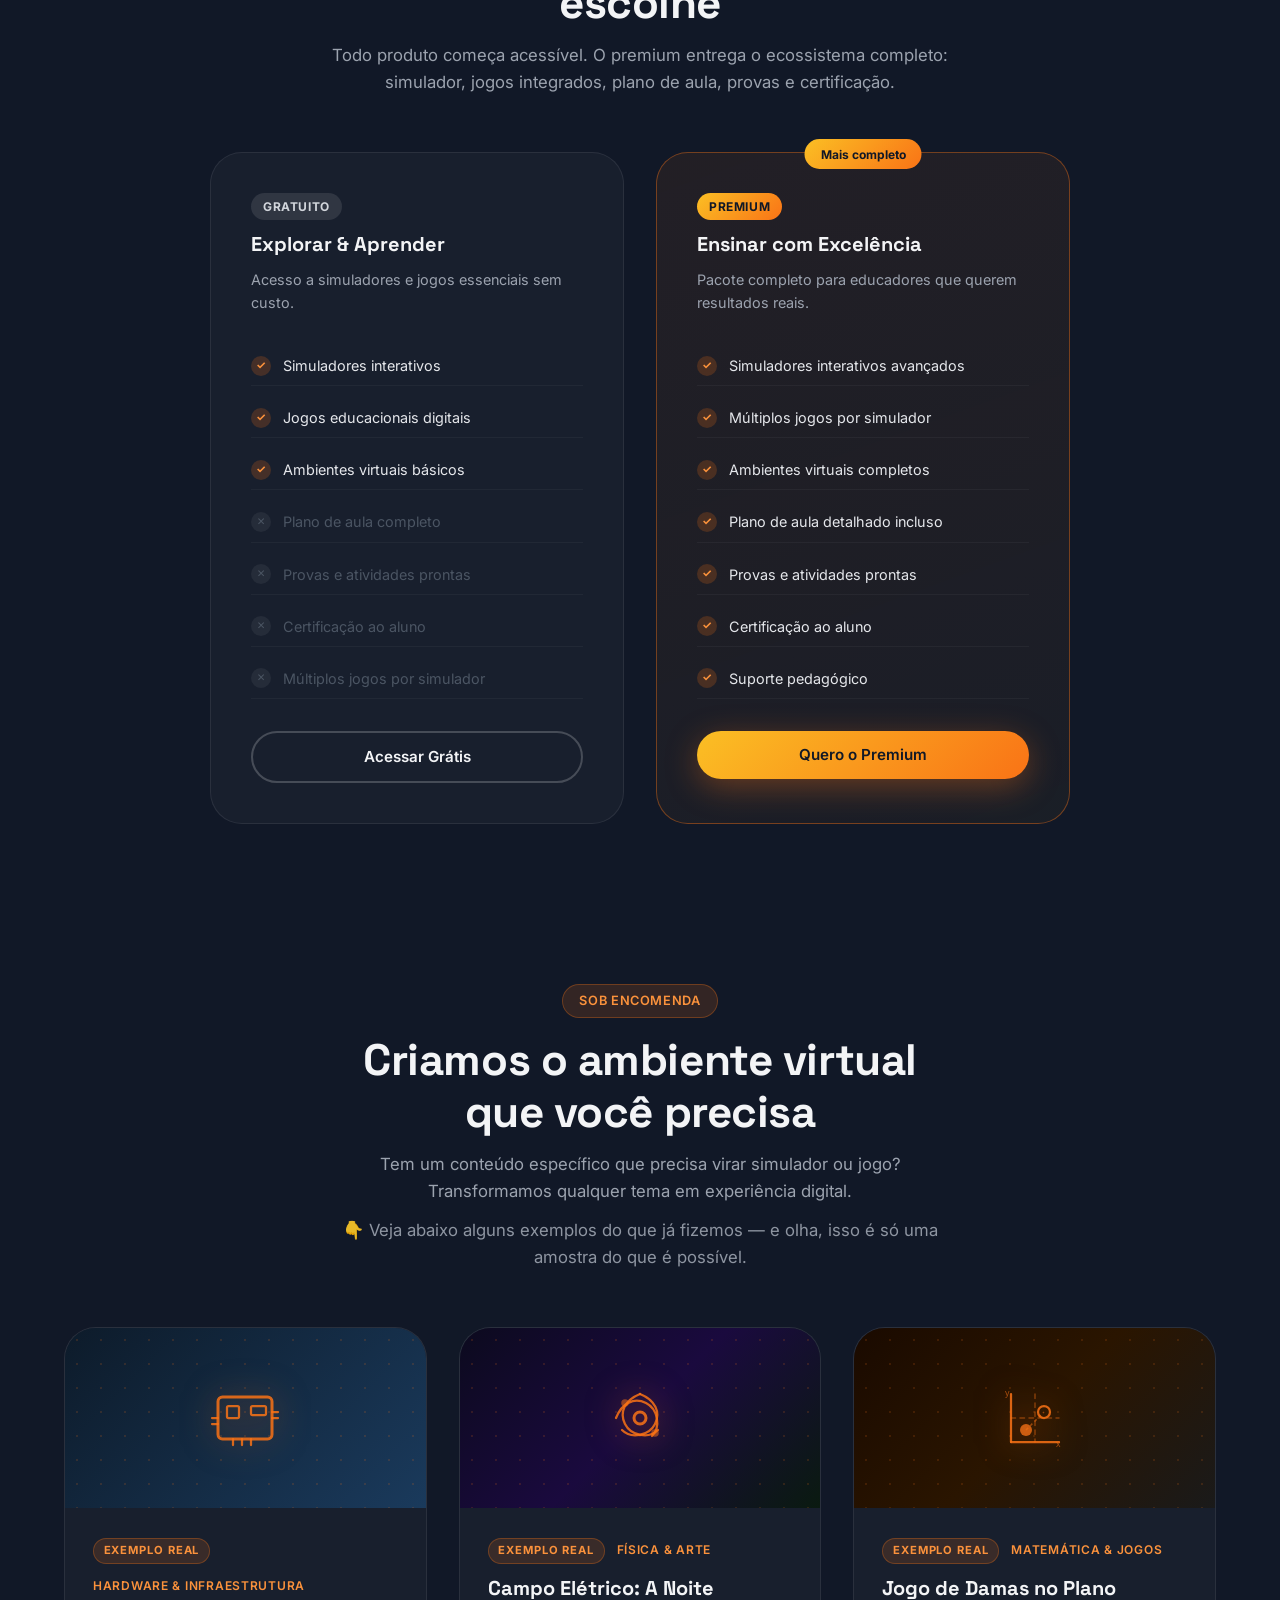
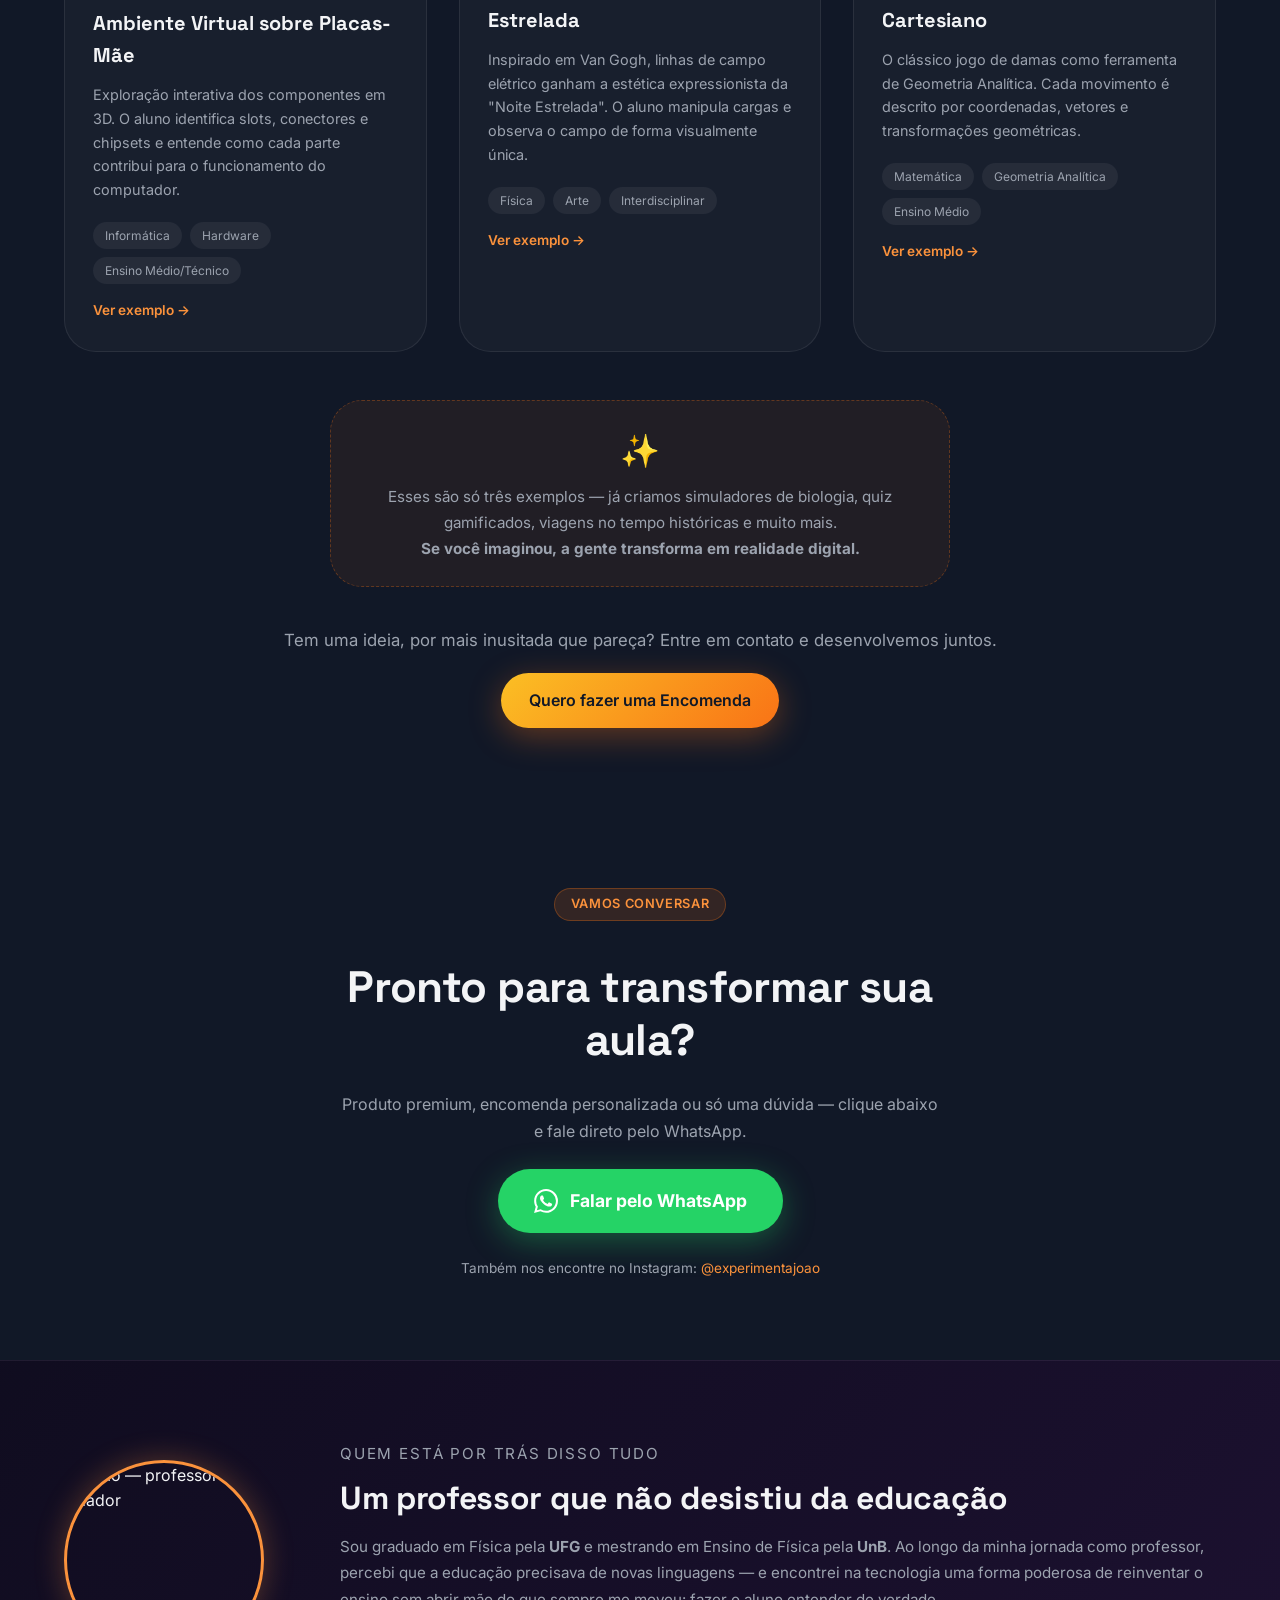
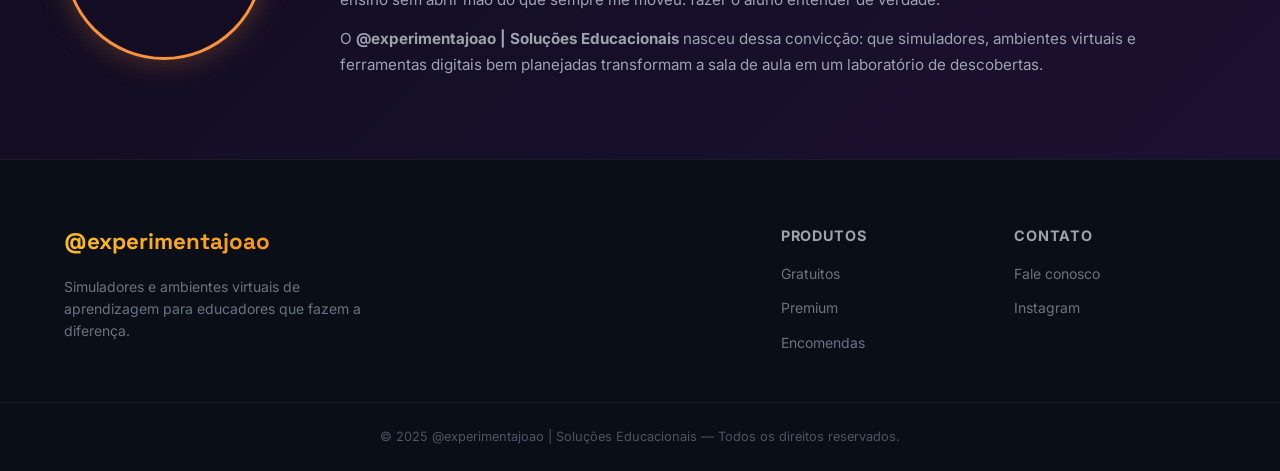
==== commit 63ec8ed4: "feat: exemplos de encomenda mais claros, clicáveis e com card wildcard - Badge 'Exemplo real' em cad" ====
--- a/index.html
+++ b/index.html
@@ -142,10 +142,11 @@
         <span class="section-badge">Sob Encomenda</span>
         <h2>Criamos o ambiente virtual que você precisa</h2>
         <p>Tem um conteúdo específico que precisa virar simulador ou jogo? Transformamos qualquer tema em experiência digital.</p>
+        <p class="orders__examples-note">👇 Veja abaixo alguns exemplos do que já fizemos — e olha, isso é só uma amostra do que é possível.</p>
       </div>
       <div class="orders__grid">
 
-        <div class="order-card">
+        <a class="order-card order-card--link" href="#" aria-label="Ver exemplo: Ambiente Virtual sobre Placas-Mãe">
           <div class="order-card__visual order-card__visual--motherboard">
             <div class="order-card__dots"></div>
             <div class="order-card__icon">
@@ -164,6 +165,7 @@
             </div>
           </div>
           <div class="order-card__body">
+            <span class="order-example-badge">Exemplo real</span>
             <span class="order-tag">Hardware & Infraestrutura</span>
             <h3>Ambiente Virtual sobre Placas-Mãe</h3>
             <p>Exploração interativa dos componentes em 3D. O aluno identifica slots, conectores e chipsets e entende como cada parte contribui para o funcionamento do computador.</p>
@@ -172,10 +174,11 @@
               <span>Hardware</span>
               <span>Ensino Médio/Técnico</span>
             </div>
-          </div>
-        </div>
-
-        <div class="order-card">
+            <span class="order-card__cta">Ver exemplo →</span>
+          </div>
+        </a>
+
+        <a class="order-card order-card--link" href="#" aria-label="Ver exemplo: Campo Elétrico — A Noite Estrelada">
           <div class="order-card__visual order-card__visual--efield">
             <div class="order-card__dots"></div>
             <div class="order-card__icon">
@@ -190,6 +193,7 @@
             </div>
           </div>
           <div class="order-card__body">
+            <span class="order-example-badge">Exemplo real</span>
             <span class="order-tag">Física & Arte</span>
             <h3>Campo Elétrico: A Noite Estrelada</h3>
             <p>Inspirado em Van Gogh, linhas de campo elétrico ganham a estética expressionista da "Noite Estrelada". O aluno manipula cargas e observa o campo de forma visualmente única.</p>
@@ -198,10 +202,11 @@
               <span>Arte</span>
               <span>Interdisciplinar</span>
             </div>
-          </div>
-        </div>
-
-        <div class="order-card">
+            <span class="order-card__cta">Ver exemplo →</span>
+          </div>
+        </a>
+
+        <a class="order-card order-card--link" href="#" aria-label="Ver exemplo: Jogo de Damas no Plano Cartesiano">
           <div class="order-card__visual order-card__visual--checkers">
             <div class="order-card__dots"></div>
             <div class="order-card__icon">
@@ -219,6 +224,7 @@
             </div>
           </div>
           <div class="order-card__body">
+            <span class="order-example-badge">Exemplo real</span>
             <span class="order-tag">Matemática & Jogos</span>
             <h3>Jogo de Damas no Plano Cartesiano</h3>
             <p>O clássico jogo de damas como ferramenta de Geometria Analítica. Cada movimento é descrito por coordenadas, vetores e transformações geométricas.</p>
@@ -227,13 +233,18 @@
               <span>Geometria Analítica</span>
               <span>Ensino Médio</span>
             </div>
-          </div>
-        </div>
-
+            <span class="order-card__cta">Ver exemplo →</span>
+          </div>
+        </a>
+
+      </div>
+      <div class="orders__wildcard">
+        <div class="orders__wildcard-icon">✨</div>
+        <p>Esses são só três exemplos — já criamos simuladores de biologia, quiz gamificados, viagens no tempo históricas e muito mais.<br><strong>Se você imaginou, a gente transforma em realidade digital.</strong></p>
       </div>
       <div class="orders__cta">
-        <p>Tem uma ideia? Entre em contato e desenvolvemos juntos.</p>
-        <a href="#contato" class="btn btn--primary btn--lg">Fazer uma Encomenda</a>
+        <p>Tem uma ideia, por mais inusitada que pareça? Entre em contato e desenvolvemos juntos.</p>
+        <a href="#contato" class="btn btn--primary btn--lg">Quero fazer uma Encomenda</a>
       </div>
     </div>
   </section>
--- a/styles.css
+++ b/styles.css
@@ -556,6 +556,12 @@
   gap: 2rem;
   margin-bottom: 3rem;
 }
+.orders__examples-note {
+  margin-top: 0.75rem;
+  font-size: 0.95rem;
+  color: var(--orange-400);
+  opacity: 0.9;
+}
 .order-card {
   border-radius: var(--radius-xl);
   overflow: hidden;
@@ -563,11 +569,57 @@
   background: rgba(255,255,255,.03);
   transition: transform 0.3s, box-shadow 0.3s, border-color 0.3s;
 }
+.order-card--link {
+  display: block;
+  text-decoration: none;
+  color: inherit;
+  cursor: pointer;
+  position: relative;
+}
+.order-card--link:hover {
+  transform: translateY(-8px);
+  box-shadow: var(--shadow-brand);
+  border-color: rgba(249,115,22,.3);
+}
 .order-card:hover {
   transform: translateY(-8px);
   box-shadow: var(--shadow-brand);
   border-color: rgba(249,115,22,.3);
 }
+.order-example-badge {
+  display: inline-block;
+  font-size: 0.7rem;
+  font-weight: 700;
+  text-transform: uppercase;
+  letter-spacing: 0.08em;
+  padding: 0.2rem 0.6rem;
+  border-radius: var(--radius-full);
+  background: rgba(249,115,22,.15);
+  color: var(--orange-400);
+  border: 1px solid rgba(249,115,22,.3);
+  margin-bottom: 0.5rem;
+  margin-right: 0.5rem;
+}
+.order-card__cta {
+  display: inline-block;
+  margin-top: 1rem;
+  font-size: 0.85rem;
+  font-weight: 600;
+  color: var(--orange-400);
+  transition: gap 0.2s;
+}
+.order-card--link:hover .order-card__cta { letter-spacing: 0.03em; }
+.orders__wildcard {
+  text-align: center;
+  margin: 0 auto 2.5rem;
+  max-width: 620px;
+  padding: 1.5rem 2rem;
+  border-radius: var(--radius-xl);
+  background: rgba(249,115,22,.07);
+  border: 1px dashed rgba(249,115,22,.3);
+}
+.orders__wildcard-icon { font-size: 2rem; margin-bottom: 0.5rem; }
+.orders__wildcard p { color: var(--gray-400); font-size: 0.95rem; line-height: 1.7; }
 .order-card__visual {
   position: relative;
   height: 180px;
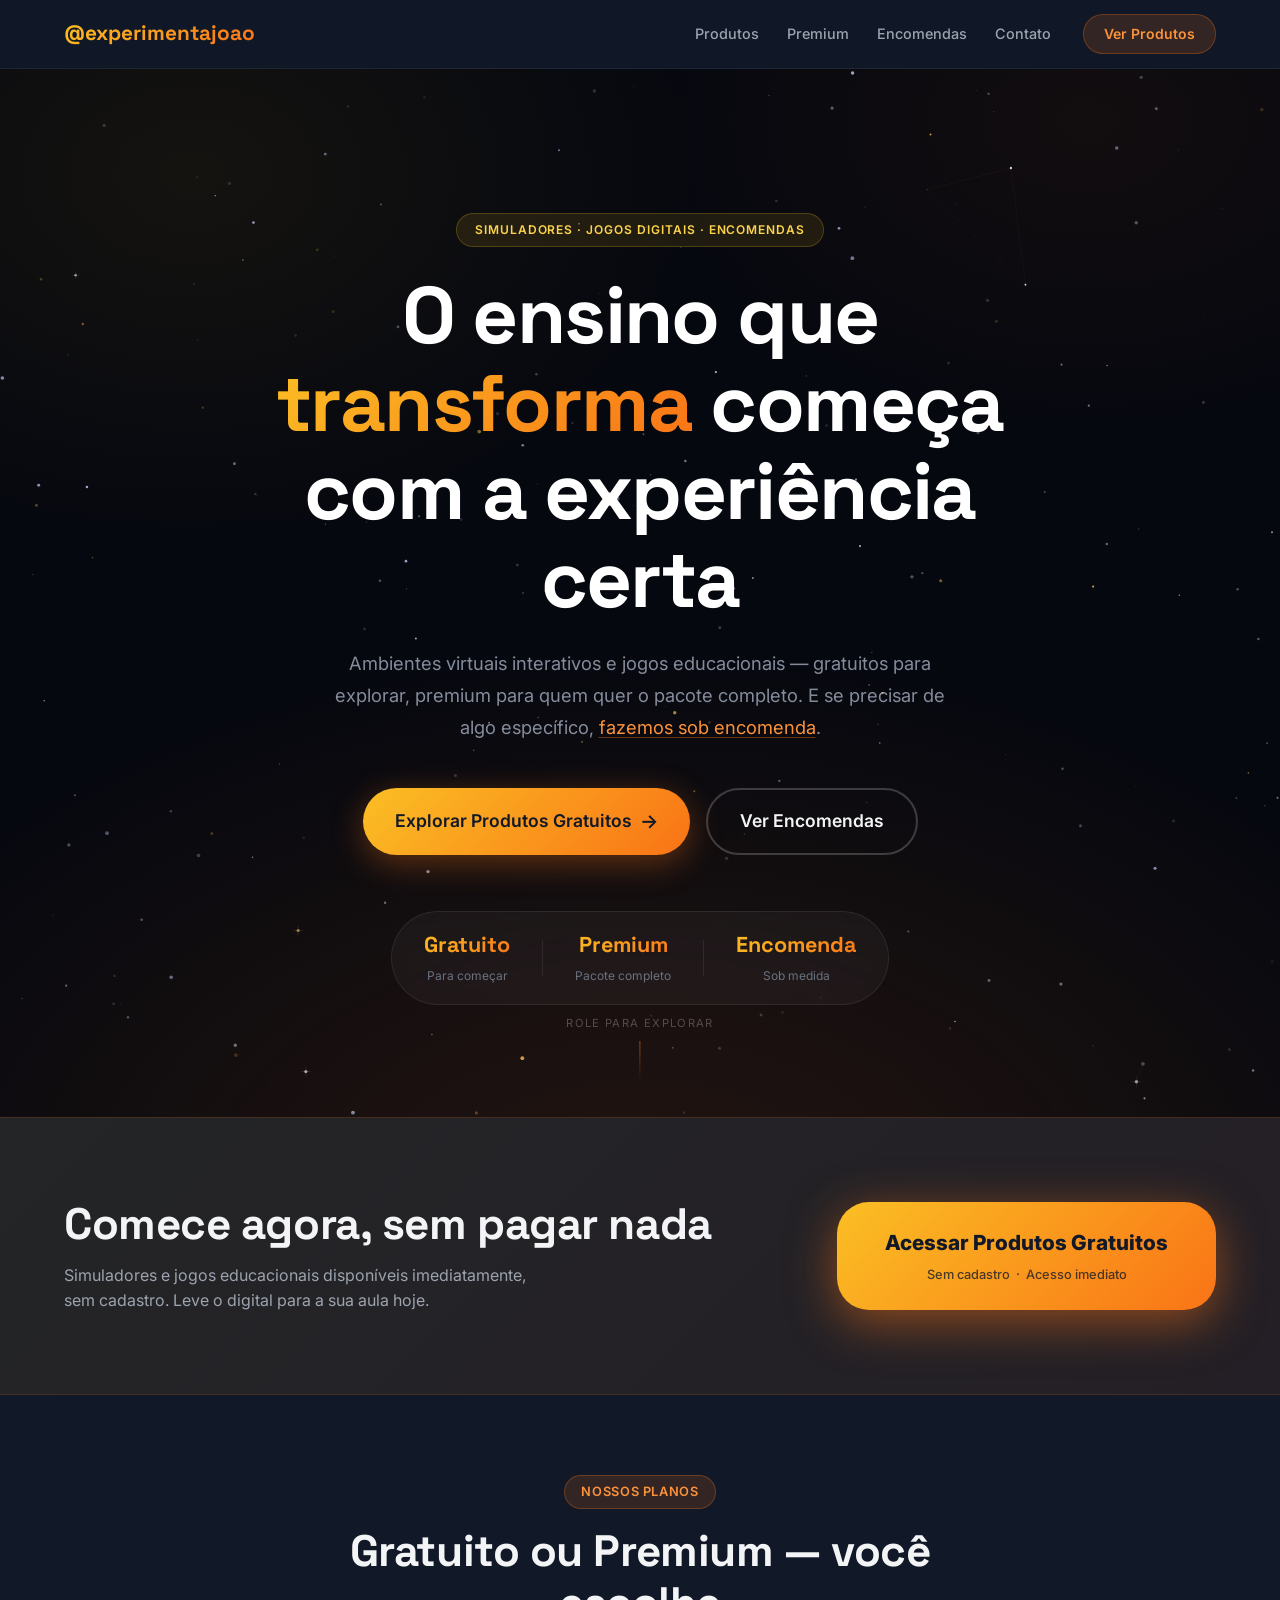
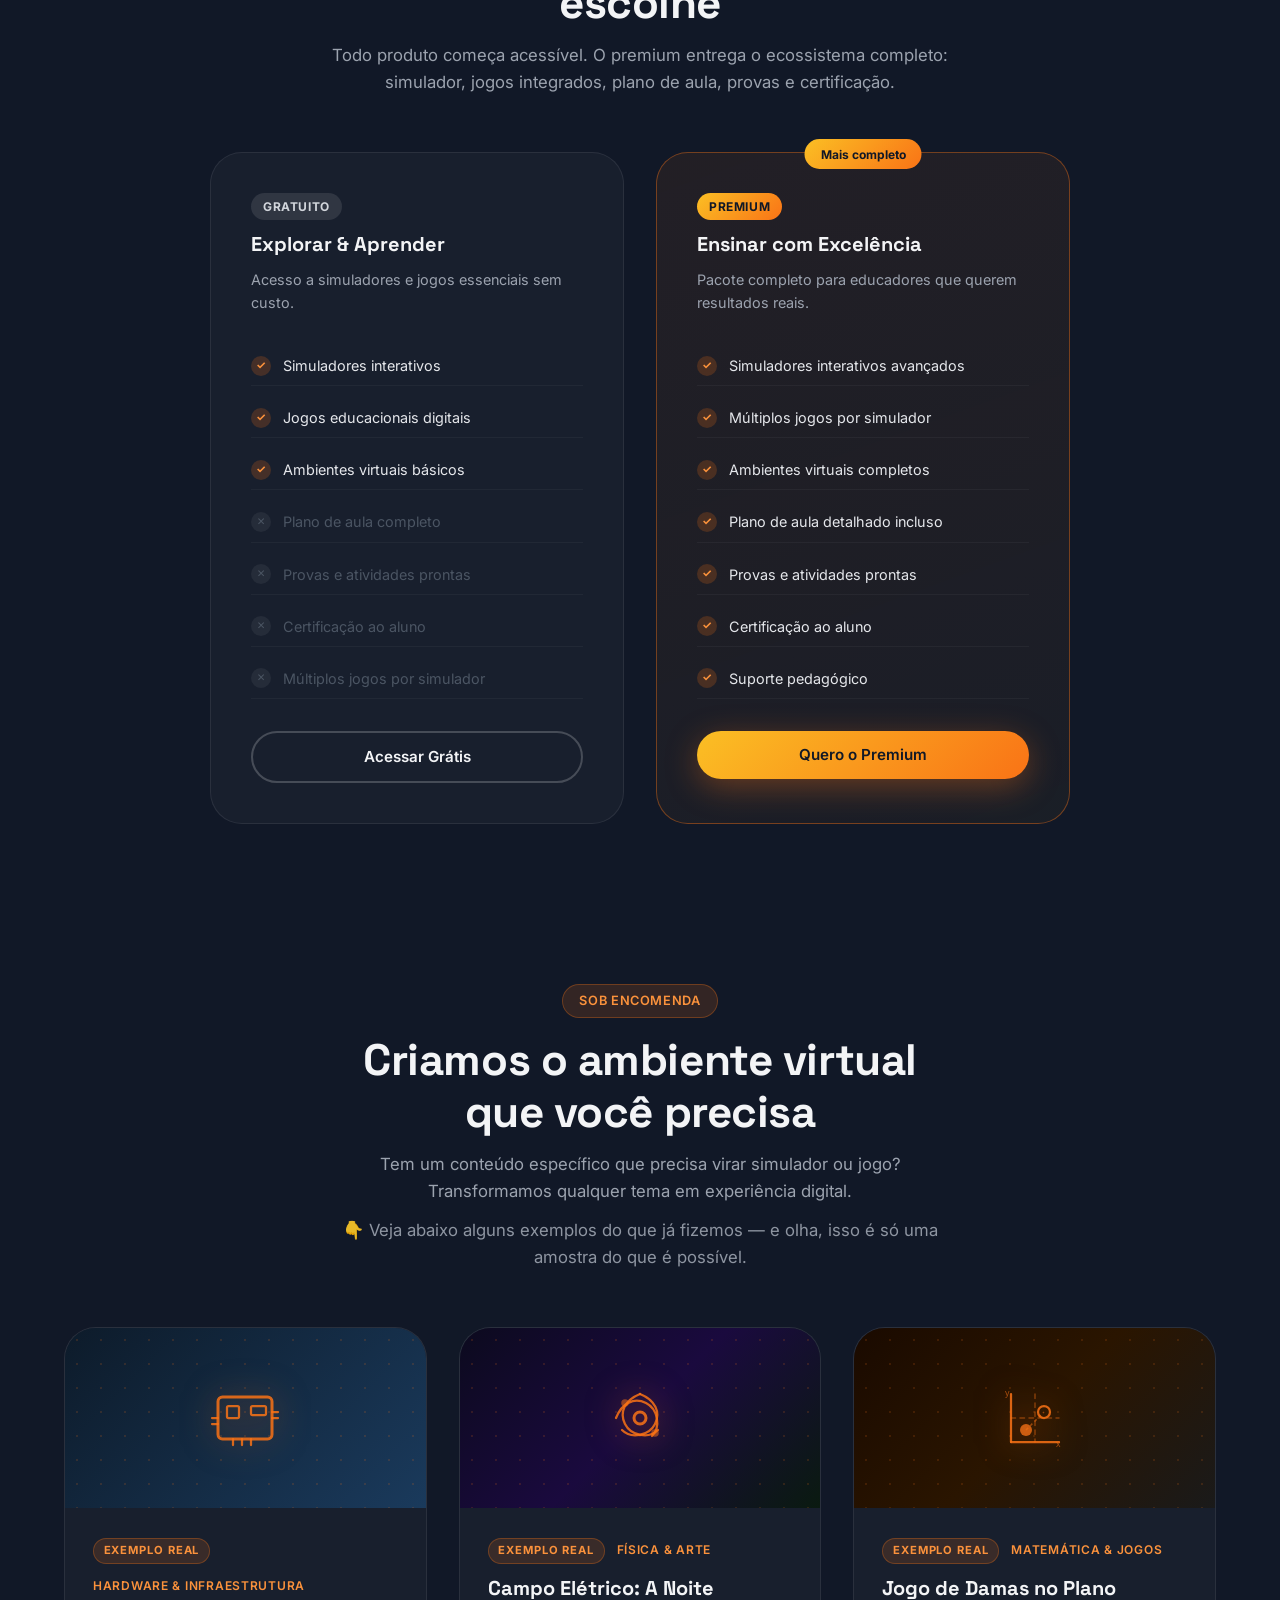
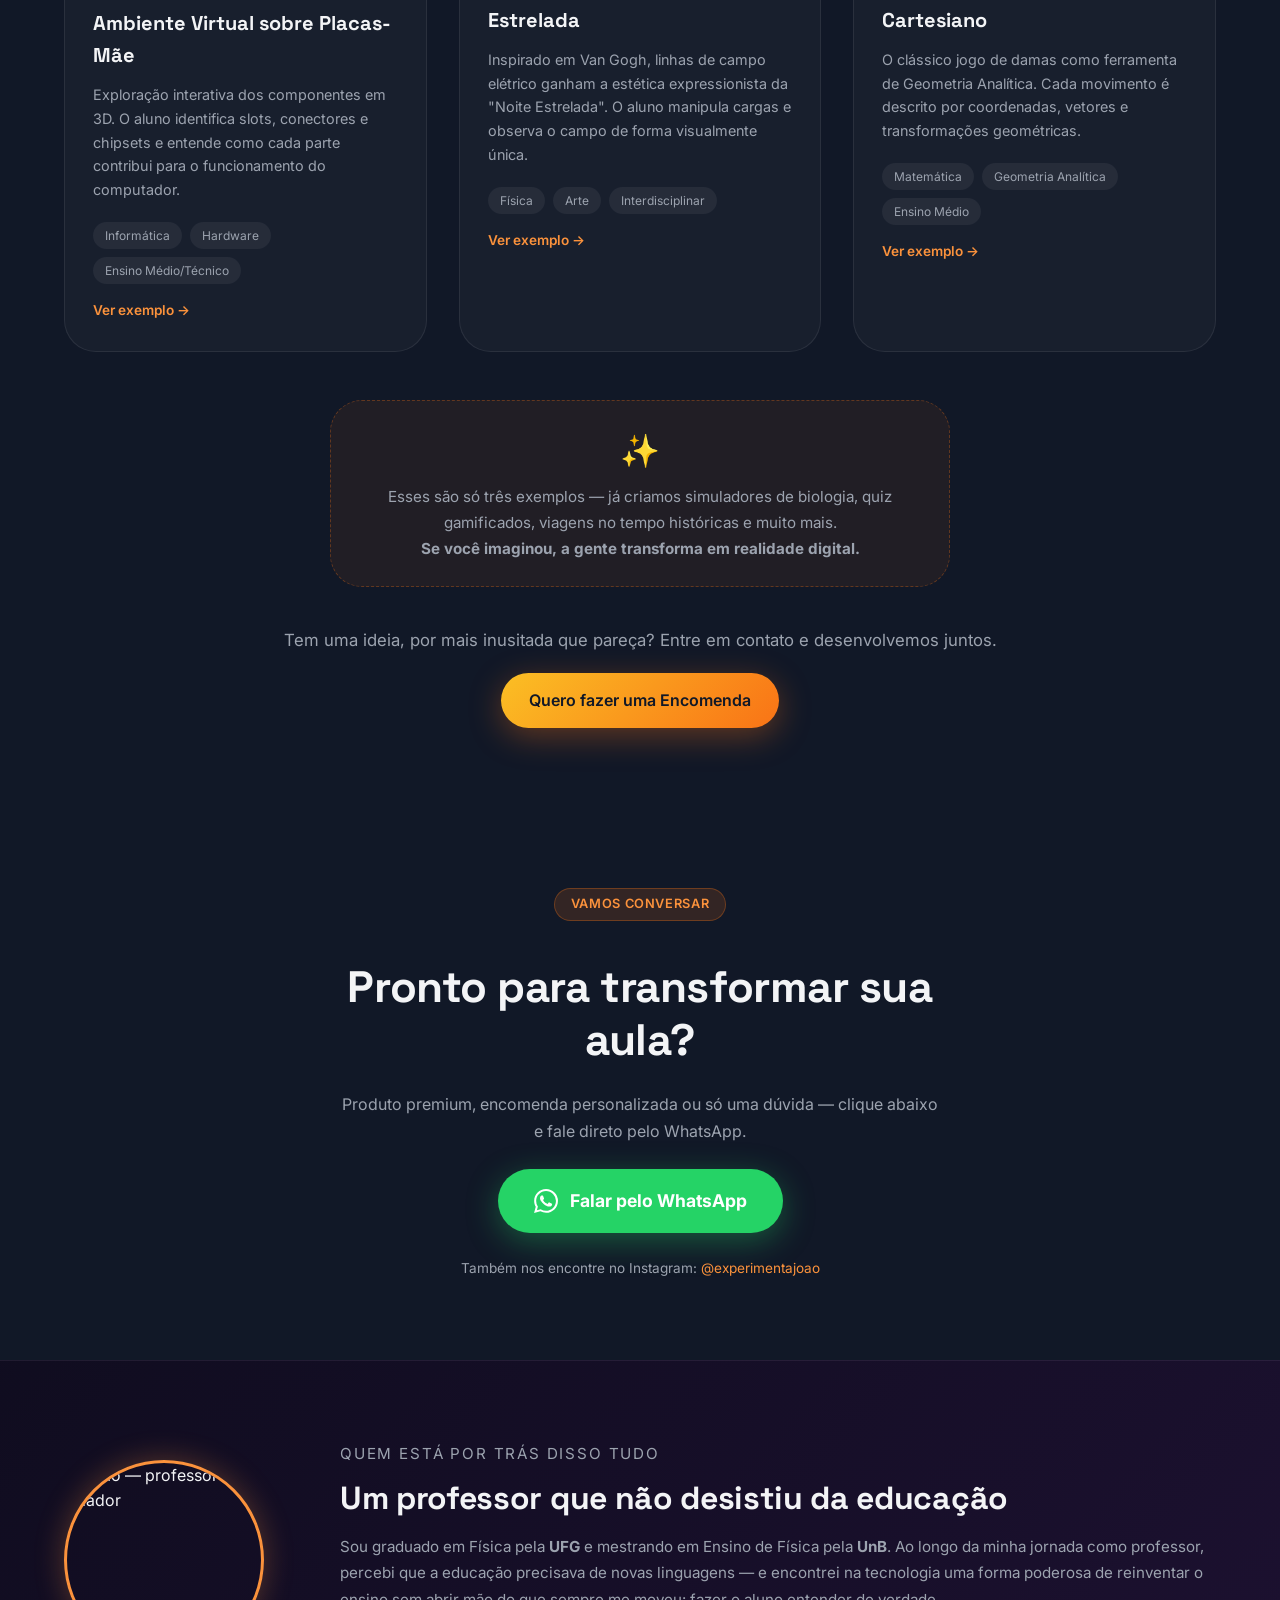
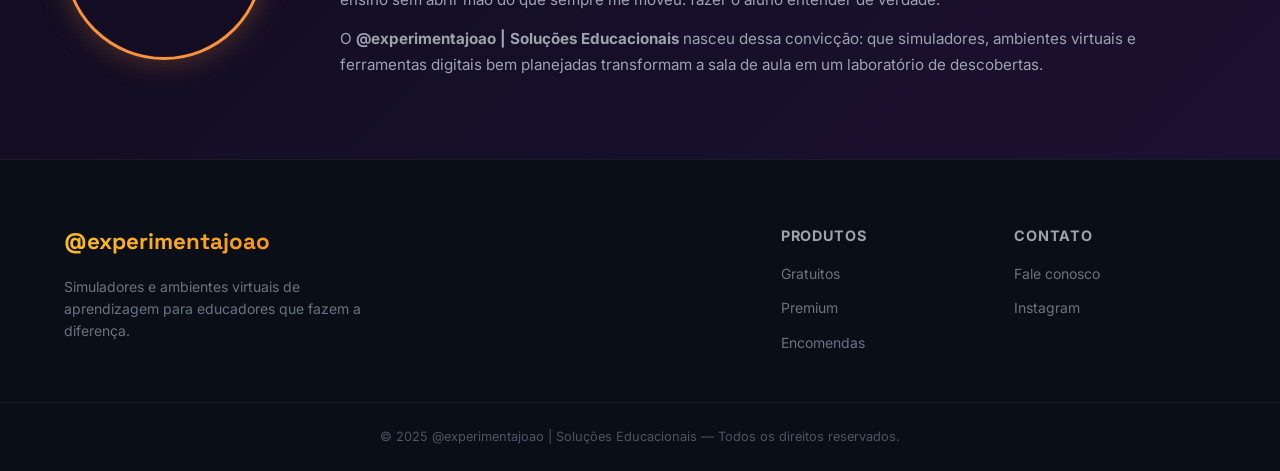
==== commit dcc7514b: "Adiciona links reais dos simuladores e jogos na página de produtos - produtos.html: substitui os 7 c" ====
--- a/index.html
+++ b/index.html
@@ -146,7 +146,7 @@
       </div>
       <div class="orders__grid">
 
-        <a class="order-card order-card--link" href="#" aria-label="Ver exemplo: Ambiente Virtual sobre Placas-Mãe">
+        <a class="order-card order-card--link" href="https://experimentajoao.github.io/Placa-m-e/" target="_blank" rel="noopener noreferrer" aria-label="Ver exemplo: Ambiente Virtual sobre Placas-Mãe">
           <div class="order-card__visual order-card__visual--motherboard">
             <div class="order-card__dots"></div>
             <div class="order-card__icon">
@@ -178,7 +178,7 @@
           </div>
         </a>
 
-        <a class="order-card order-card--link" href="#" aria-label="Ver exemplo: Campo Elétrico — A Noite Estrelada">
+        <a class="order-card order-card--link" href="https://noiteeletrostatica.vercel.app" target="_blank" rel="noopener noreferrer" aria-label="Ver exemplo: Campo Elétrico — A Noite Estrelada">
           <div class="order-card__visual order-card__visual--efield">
             <div class="order-card__dots"></div>
             <div class="order-card__icon">
@@ -206,7 +206,7 @@
           </div>
         </a>
 
-        <a class="order-card order-card--link" href="#" aria-label="Ver exemplo: Jogo de Damas no Plano Cartesiano">
+        <a class="order-card order-card--link" href="https://experimentajoao.github.io/Damacartesiana/" target="_blank" rel="noopener noreferrer" aria-label="Ver exemplo: Jogo de Damas no Plano Cartesiano">
           <div class="order-card__visual order-card__visual--checkers">
             <div class="order-card__dots"></div>
             <div class="order-card__icon">
--- a/styles.css
+++ b/styles.css
@@ -953,6 +953,7 @@
 .product-card__thumb--bio       { background: linear-gradient(135deg, #0a1a00, #1a3a0a); }
 .product-card__thumb--chemistry { background: linear-gradient(135deg, #1a001a, #2a0a2a); }
 .product-card__thumb--geo       { background: linear-gradient(135deg, #001a1a, #0a2a2a); }
+.product-card__thumb--vector    { background: linear-gradient(135deg, #0a0a2a, #1a103e, #0a1a2a); }
 
 .product-card__emoji { font-size: 3.5rem; filter: drop-shadow(0 0 16px rgba(249,115,22,.5)); }
 .product-card__type {
@@ -1029,14 +1030,14 @@
 @media (max-width: 768px) {
   :root { --section-py: 3.5rem; }
   .navbar__links { display: none; }
-  .hero__content { padding: 7rem 1.5rem 5rem; }
-  .hero__stats { flex-wrap: wrap; gap: 1rem; padding: 0.75rem 1.25rem; }
+  .hero__content { padding: 7rem 1.5rem 4rem; }
+  .hero__stats { flex-wrap: wrap; gap: 1rem; padding: 0.75rem 1.25rem; gap: 1.25rem; }
+  .hero__scroll-indicator { display: none; }
   .compare__grid { grid-template-columns: 1fr; }
   .contact__inner { grid-template-columns: 1fr; gap: 3rem; }
   .footer__inner { grid-template-columns: 1fr; gap: 2rem; }
   .cta-free__inner { flex-direction: column; text-align: center; }
   .btn--cta-big { min-width: 280px; }
-  .hero__stats { gap: 1.25rem; }
   .hiw-grid { grid-template-columns: 1fr; }
   .pillars { grid-template-columns: 1fr; }
   .products-grid { grid-template-columns: 1fr; }
@@ -1044,6 +1045,7 @@
 }
 
 @media (max-width: 480px) {
+  .hero__content { padding: 6rem 1.25rem 4rem; }
   .hero__actions { flex-direction: column; }
   .hero__actions .btn { width: 100%; }
   .btn--cta-big { width: 100%; min-width: unset; }
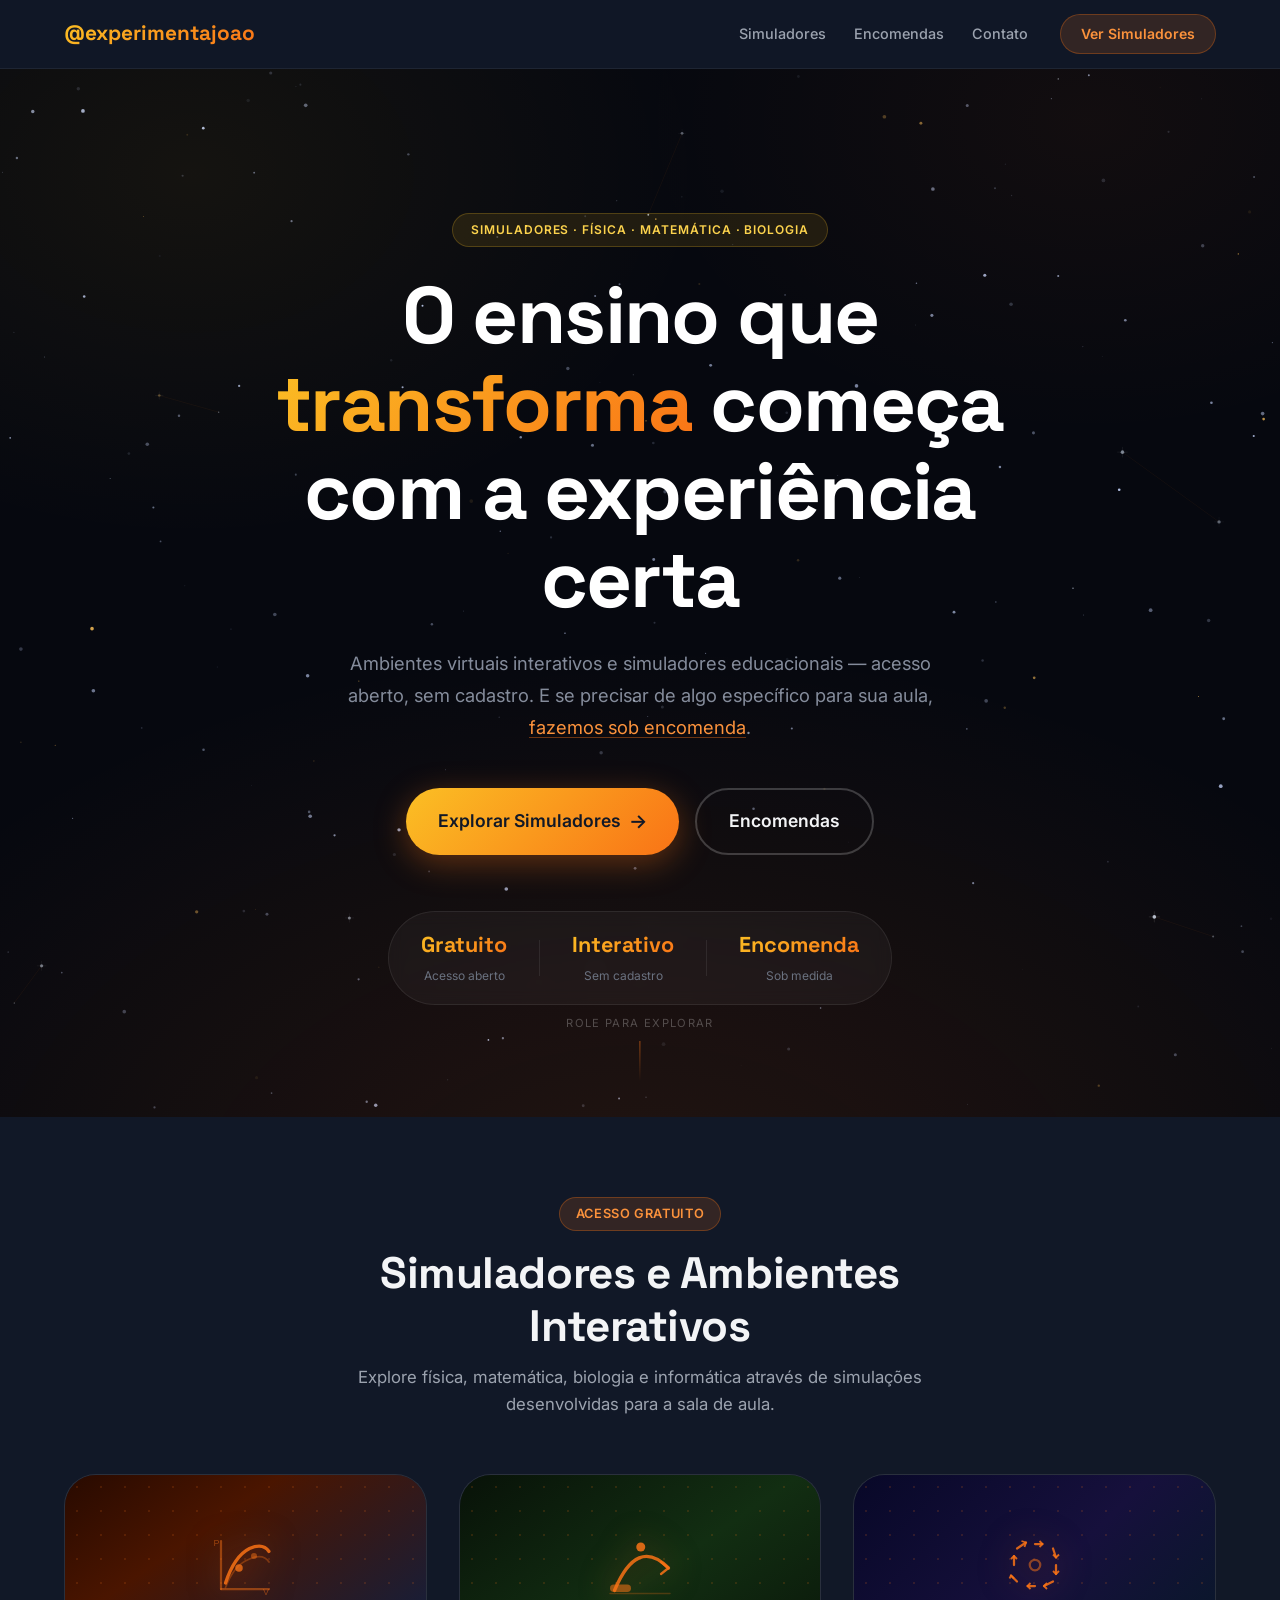
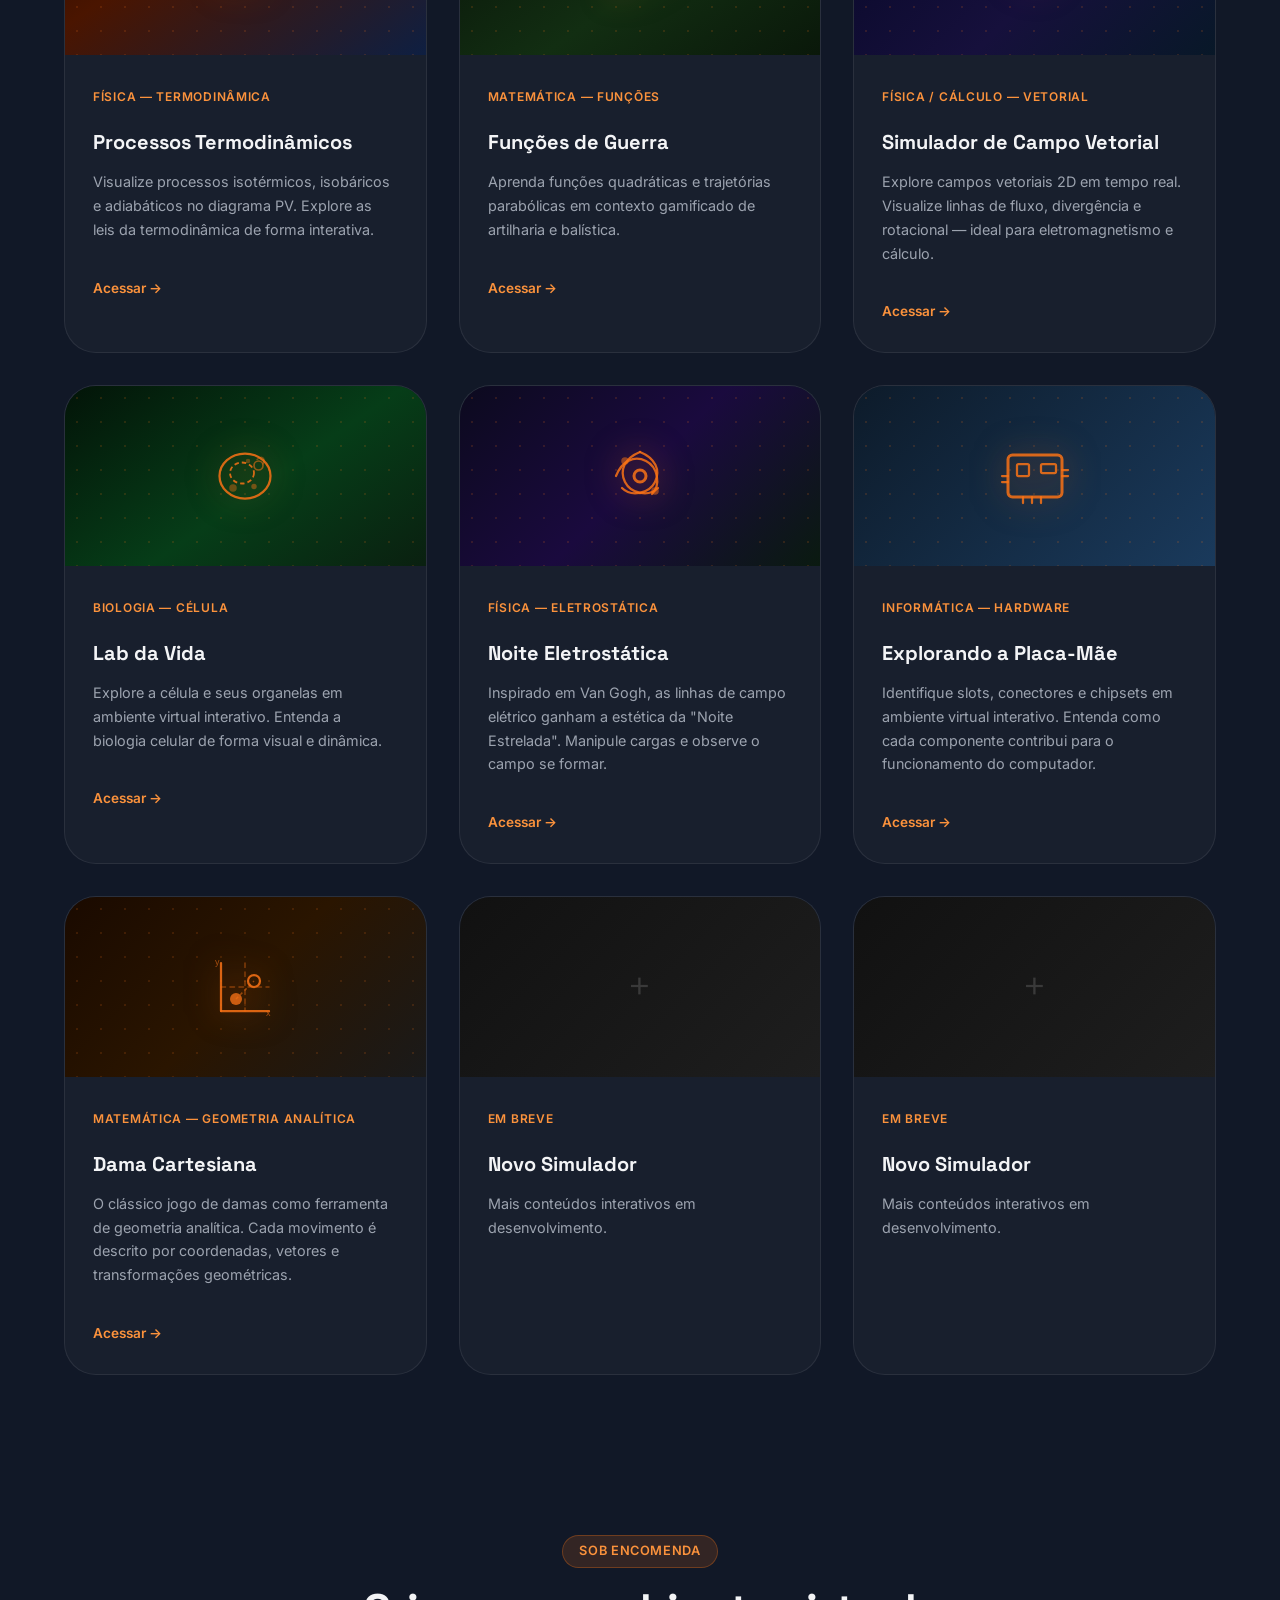
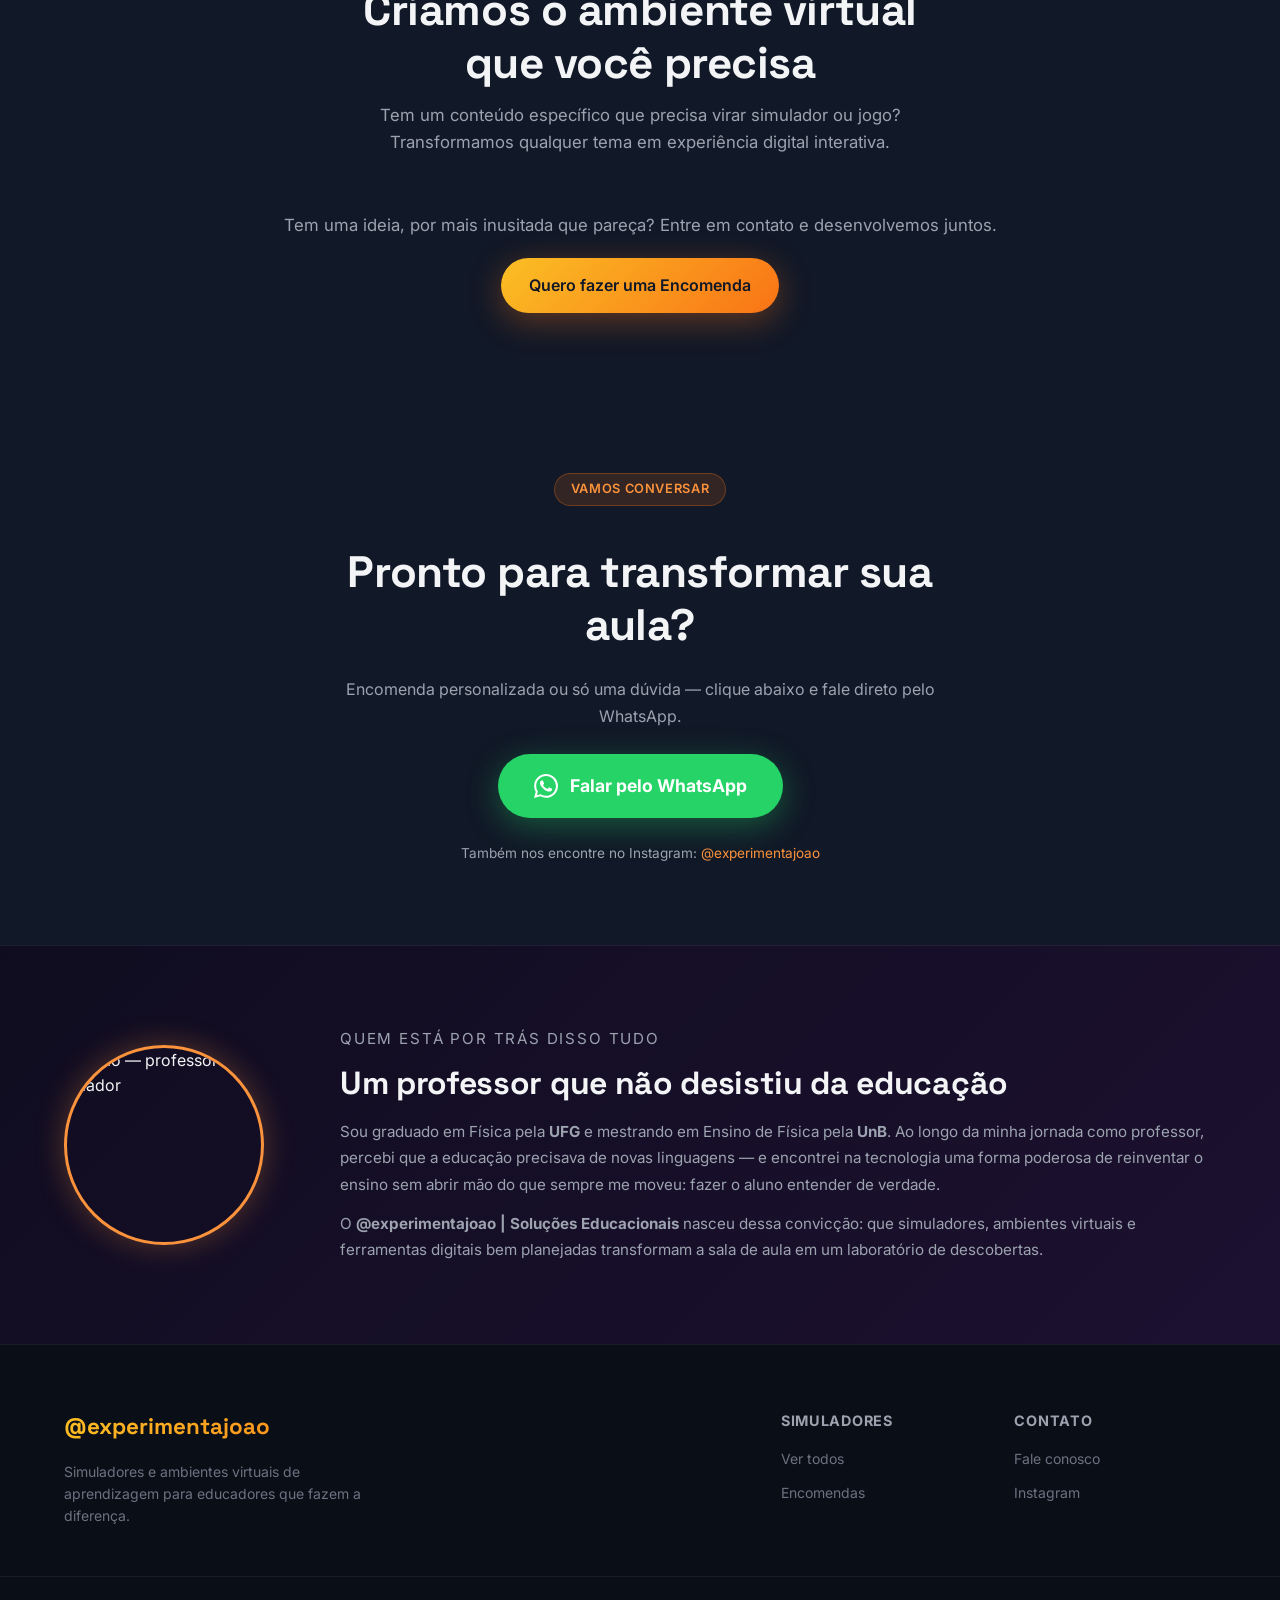
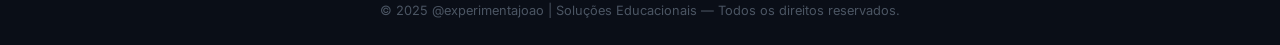
==== commit 2eb9370f: "Rebuild site as simulators hub — remove premium, add CSS art for 7 real simulators - index.html: kee" ====
--- a/index.html
+++ b/index.html
@@ -3,8 +3,8 @@
 <head>
   <meta charset="UTF-8" />
   <meta name="viewport" content="width=device-width, initial-scale=1.0" />
-  <title>@experimentajoao — Simuladores e Ambientes Virtuais de Aprendizagem</title>
-  <meta name="description" content="Simuladores interativos, ambientes virtuais de aprendizagem e jogos digitais educacionais. Produtos gratuitos, premium e sob encomenda." />
+  <title>@experimentajoao — Simuladores Educacionais</title>
+  <meta name="description" content="Simuladores interativos e ambientes virtuais de aprendizagem gratuitos. Física, Matemática, Biologia e Informática." />
   <link rel="preconnect" href="https://fonts.googleapis.com" />
   <link rel="preconnect" href="https://fonts.gstatic.com" crossorigin />
   <link href="https://fonts.googleapis.com/css2?family=Inter:wght@400;500;600;700;800;900&family=Space+Grotesk:wght@400;500;600;700&display=swap" rel="stylesheet" />
@@ -17,12 +17,11 @@
     <div class="container navbar__inner">
       <a href="index.html" class="navbar__logo">@experimentajoao</a>
       <nav class="navbar__links">
-        <a href="#produtos">Produtos</a>
-        <a href="#premium">Premium</a>
+        <a href="#simuladores">Simuladores</a>
         <a href="#encomendas">Encomendas</a>
         <a href="#contato">Contato</a>
       </nav>
-      <a href="produtos.html" class="btn btn--nav">Ver Produtos</a>
+      <a href="#simuladores" class="btn btn--nav">Ver Simuladores</a>
     </div>
   </header>
 
@@ -31,31 +30,31 @@
     <canvas id="star-canvas" class="hero__canvas"></canvas>
     <div class="hero__overlay"></div>
     <div class="hero__content">
-      <span class="hero__badge">Simuladores · Jogos Digitais · Encomendas</span>
+      <span class="hero__badge">Simuladores · Física · Matemática · Biologia</span>
       <h1 class="hero__title">
         O ensino que<br />
         <span class="highlight">transforma</span> começa<br />
         com a experiência certa
       </h1>
       <p class="hero__subtitle">
-        Ambientes virtuais interativos e jogos educacionais — gratuitos para explorar, premium para quem quer o pacote completo. E se precisar de algo específico, <a href="#encomendas" class="hero__link">fazemos sob encomenda</a>.
+        Ambientes virtuais interativos e simuladores educacionais — acesso aberto, sem cadastro. E se precisar de algo específico para sua aula, <a href="#encomendas" class="hero__link">fazemos sob encomenda</a>.
       </p>
       <div class="hero__actions">
-        <a href="produtos.html" class="btn btn--primary btn--xl">
-          Explorar Produtos Gratuitos
+        <a href="#simuladores" class="btn btn--primary btn--xl">
+          Explorar Simuladores
           <span class="btn__arrow">→</span>
         </a>
-        <a href="#encomendas" class="btn btn--outline btn--xl">Ver Encomendas</a>
+        <a href="#encomendas" class="btn btn--outline btn--xl">Encomendas</a>
       </div>
       <div class="hero__stats">
         <div class="stat">
           <strong>Gratuito</strong>
-          <span>Para começar</span>
+          <span>Acesso aberto</span>
         </div>
         <div class="stat__divider"></div>
         <div class="stat">
-          <strong>Premium</strong>
-          <span>Pacote completo</span>
+          <strong>Interativo</strong>
+          <span>Sem cadastro</span>
         </div>
         <div class="stat__divider"></div>
         <div class="stat">
@@ -70,86 +69,149 @@
     </div>
   </section>
 
-  <!-- CTA GRATUITO -->
-  <section class="cta-free" id="produtos">
-    <div class="container cta-free__inner">
-      <div class="cta-free__text">
-        <h2>Comece agora, sem pagar nada</h2>
-        <p>Simuladores e jogos educacionais disponíveis imediatamente, sem cadastro. Leve o digital para a sua aula hoje.</p>
-      </div>
-      <a href="produtos.html" class="btn btn--cta-big">
-        <span>Acessar Produtos Gratuitos</span>
-        <small>Sem cadastro &nbsp;·&nbsp; Acesso imediato</small>
-      </a>
-    </div>
-  </section>
-
-  <!-- COMPARATIVO FREE vs PREMIUM -->
-  <section class="compare" id="premium">
+  <!-- SIMULADORES HUB -->
+  <section class="simulators" id="simuladores">
     <div class="container">
       <div class="section-header">
-        <span class="section-badge">Nossos Planos</span>
-        <h2>Gratuito ou Premium — você escolhe</h2>
-        <p>Todo produto começa acessível. O premium entrega o ecossistema completo: simulador, jogos integrados, plano de aula, provas e certificação.</p>
-      </div>
-      <div class="compare__grid">
-
-        <div class="compare__card compare__card--free">
-          <div class="compare__card-header">
-            <span class="plan-tag plan-tag--free">Gratuito</span>
-            <h3>Explorar & Aprender</h3>
-            <p>Acesso a simuladores e jogos essenciais sem custo.</p>
-          </div>
-          <ul class="feature-list">
-            <li class="feature-list__item feature-list__item--yes">Simuladores interativos</li>
-            <li class="feature-list__item feature-list__item--yes">Jogos educacionais digitais</li>
-            <li class="feature-list__item feature-list__item--yes">Ambientes virtuais básicos</li>
-            <li class="feature-list__item feature-list__item--no">Plano de aula completo</li>
-            <li class="feature-list__item feature-list__item--no">Provas e atividades prontas</li>
-            <li class="feature-list__item feature-list__item--no">Certificação ao aluno</li>
-            <li class="feature-list__item feature-list__item--no">Múltiplos jogos por simulador</li>
-          </ul>
-          <a href="produtos.html" class="btn btn--outline btn--full">Acessar Grátis</a>
-        </div>
-
-        <div class="compare__card compare__card--premium">
-          <div class="compare__badge-popular">Mais completo</div>
-          <div class="compare__card-header">
-            <span class="plan-tag plan-tag--premium">Premium</span>
-            <h3>Ensinar com Excelência</h3>
-            <p>Pacote completo para educadores que querem resultados reais.</p>
-          </div>
-          <ul class="feature-list">
-            <li class="feature-list__item feature-list__item--yes">Simuladores interativos avançados</li>
-            <li class="feature-list__item feature-list__item--yes">Múltiplos jogos por simulador</li>
-            <li class="feature-list__item feature-list__item--yes">Ambientes virtuais completos</li>
-            <li class="feature-list__item feature-list__item--yes">Plano de aula detalhado incluso</li>
-            <li class="feature-list__item feature-list__item--yes">Provas e atividades prontas</li>
-            <li class="feature-list__item feature-list__item--yes">Certificação ao aluno</li>
-            <li class="feature-list__item feature-list__item--yes">Suporte pedagógico</li>
-          </ul>
-          <a href="#contato" class="btn btn--primary btn--full">Quero o Premium</a>
-        </div>
-
-      </div>
-    </div>
-  </section>
-
-  <!-- ENCOMENDAS -->
-  <section class="orders" id="encomendas">
-    <div class="container">
-      <div class="section-header">
-        <span class="section-badge">Sob Encomenda</span>
-        <h2>Criamos o ambiente virtual que você precisa</h2>
-        <p>Tem um conteúdo específico que precisa virar simulador ou jogo? Transformamos qualquer tema em experiência digital.</p>
-        <p class="orders__examples-note">👇 Veja abaixo alguns exemplos do que já fizemos — e olha, isso é só uma amostra do que é possível.</p>
-      </div>
-      <div class="orders__grid">
-
-        <a class="order-card order-card--link" href="https://experimentajoao.github.io/Placa-m-e/" target="_blank" rel="noopener noreferrer" aria-label="Ver exemplo: Ambiente Virtual sobre Placas-Mãe">
-          <div class="order-card__visual order-card__visual--motherboard">
-            <div class="order-card__dots"></div>
-            <div class="order-card__icon">
+        <span class="section-badge">Acesso Gratuito</span>
+        <h2>Simuladores e Ambientes Interativos</h2>
+        <p>Explore física, matemática, biologia e informática através de simulações desenvolvidas para a sala de aula.</p>
+      </div>
+      <div class="simulators__grid">
+
+        <!-- 1. Processos Termodinâmicos -->
+        <a class="sim-card" href="https://experimentajoao.github.io/Processos-termodin-micos-/" target="_blank" rel="noopener" aria-label="Processos Termodinâmicos">
+          <div class="sim-visual sim-visual--thermo">
+            <div class="order-card__dots"></div>
+            <div class="sim-icon">
+              <svg viewBox="0 0 48 48" fill="none" xmlns="http://www.w3.org/2000/svg">
+                <line x1="8" y1="40" x2="40" y2="40" stroke="currentColor" stroke-width="1.5" stroke-linecap="round" opacity="0.55"/>
+                <line x1="8" y1="8" x2="8" y2="40" stroke="currentColor" stroke-width="1.5" stroke-linecap="round" opacity="0.55"/>
+                <path d="M11 36 C14 27 19 17 27 13 C34 10 38 12 40 15" stroke="currentColor" stroke-width="2.2" stroke-linecap="round" fill="none"/>
+                <path d="M11 39 C14 31 19 23 27 20 C34 17 38 19 40 22" stroke="currentColor" stroke-width="1.2" stroke-linecap="round" fill="none" opacity="0.4"/>
+                <circle cx="20" cy="26" r="2.5" fill="currentColor" opacity="0.9"/>
+                <circle cx="30" cy="18" r="2" fill="currentColor" opacity="0.55"/>
+                <text x="36" y="44" font-size="6" fill="currentColor" opacity="0.55" font-family="sans-serif">V</text>
+                <text x="3" y="11" font-size="6" fill="currentColor" opacity="0.55" font-family="sans-serif">P</text>
+              </svg>
+            </div>
+          </div>
+          <div class="sim-card__body">
+            <span class="order-tag">Física — Termodinâmica</span>
+            <h3>Processos Termodinâmicos</h3>
+            <p>Visualize processos isotérmicos, isobáricos e adiabáticos no diagrama PV. Explore as leis da termodinâmica de forma interativa.</p>
+            <span class="order-card__cta">Acessar →</span>
+          </div>
+        </a>
+
+        <!-- 2. Funções de Guerra -->
+        <a class="sim-card" href="https://experimentajoao.github.io/Funcoesdeguerra/" target="_blank" rel="noopener" aria-label="Funções de Guerra">
+          <div class="sim-visual sim-visual--war">
+            <div class="order-card__dots"></div>
+            <div class="sim-icon">
+              <svg viewBox="0 0 48 48" fill="none" xmlns="http://www.w3.org/2000/svg">
+                <path d="M7 41 Q22 5 43 26" stroke="currentColor" stroke-width="2.2" stroke-linecap="round" fill="none"/>
+                <circle cx="24.5" cy="12" r="3" fill="currentColor"/>
+                <path d="M38 22 L43 26 L38 30" stroke="currentColor" stroke-width="1.5" stroke-linecap="round" stroke-linejoin="round" fill="none"/>
+                <rect x="4" y="37" width="14" height="5" rx="2.5" fill="currentColor" opacity="0.65"/>
+                <line x1="4" y1="43" x2="44" y2="43" stroke="currentColor" stroke-width="1" opacity="0.3" stroke-linecap="round"/>
+              </svg>
+            </div>
+          </div>
+          <div class="sim-card__body">
+            <span class="order-tag">Matemática — Funções</span>
+            <h3>Funções de Guerra</h3>
+            <p>Aprenda funções quadráticas e trajetórias parabólicas em contexto gamificado de artilharia e balística.</p>
+            <span class="order-card__cta">Acessar →</span>
+          </div>
+        </a>
+
+        <!-- 3. Campo Vetorial -->
+        <a class="sim-card" href="https://experimentajoao.github.io/Vetorial/" target="_blank" rel="noopener" aria-label="Campo Vetorial">
+          <div class="sim-visual sim-visual--vector">
+            <div class="order-card__dots"></div>
+            <div class="sim-icon">
+              <svg viewBox="0 0 48 48" fill="none" xmlns="http://www.w3.org/2000/svg">
+                <line x1="12" y1="13" x2="18" y2="9" stroke="currentColor" stroke-width="1.5" stroke-linecap="round"/>
+                <polyline points="15,8 18,9 17,12" stroke="currentColor" stroke-width="1.2" stroke-linejoin="round" fill="none"/>
+                <line x1="24" y1="10" x2="29" y2="10" stroke="currentColor" stroke-width="1.5" stroke-linecap="round"/>
+                <polyline points="27,8 29,10 27,12" stroke="currentColor" stroke-width="1.2" stroke-linejoin="round" fill="none"/>
+                <line x1="36" y1="13" x2="38" y2="19" stroke="currentColor" stroke-width="1.5" stroke-linecap="round"/>
+                <polyline points="36,17 38,19 40,17" stroke="currentColor" stroke-width="1.2" stroke-linejoin="round" fill="none"/>
+                <line x1="10" y1="24" x2="10" y2="18" stroke="currentColor" stroke-width="1.5" stroke-linecap="round"/>
+                <polyline points="8,20 10,18 12,20" stroke="currentColor" stroke-width="1.2" stroke-linejoin="round" fill="none"/>
+                <circle cx="24" cy="24" r="3.5" stroke="currentColor" stroke-width="1.5" opacity="0.6"/>
+                <line x1="38" y1="24" x2="38" y2="30" stroke="currentColor" stroke-width="1.5" stroke-linecap="round"/>
+                <polyline points="36,28 38,30 40,28" stroke="currentColor" stroke-width="1.2" stroke-linejoin="round" fill="none"/>
+                <line x1="12" y1="35" x2="8" y2="31" stroke="currentColor" stroke-width="1.5" stroke-linecap="round"/>
+                <polyline points="7,33 8,31 10,33" stroke="currentColor" stroke-width="1.2" stroke-linejoin="round" fill="none"/>
+                <line x1="24" y1="38" x2="19" y2="38" stroke="currentColor" stroke-width="1.5" stroke-linecap="round"/>
+                <polyline points="21,36 19,38 21,40" stroke="currentColor" stroke-width="1.2" stroke-linejoin="round" fill="none"/>
+                <line x1="36" y1="35" x2="30" y2="38" stroke="currentColor" stroke-width="1.5" stroke-linecap="round"/>
+                <polyline points="32,36 30,38 32,40" stroke="currentColor" stroke-width="1.2" stroke-linejoin="round" fill="none"/>
+              </svg>
+            </div>
+          </div>
+          <div class="sim-card__body">
+            <span class="order-tag">Física / Cálculo — Vetorial</span>
+            <h3>Simulador de Campo Vetorial</h3>
+            <p>Explore campos vetoriais 2D em tempo real. Visualize linhas de fluxo, divergência e rotacional — ideal para eletromagnetismo e cálculo.</p>
+            <span class="order-card__cta">Acessar →</span>
+          </div>
+        </a>
+
+        <!-- 4. Lab da Vida -->
+        <a class="sim-card" href="https://experimentajoao.github.io/Labdavida/" target="_blank" rel="noopener" aria-label="Lab da Vida">
+          <div class="sim-visual sim-visual--lab">
+            <div class="order-card__dots"></div>
+            <div class="sim-icon">
+              <svg viewBox="0 0 48 48" fill="none" xmlns="http://www.w3.org/2000/svg">
+                <ellipse cx="24" cy="24" rx="17" ry="15" stroke="currentColor" stroke-width="1.5"/>
+                <ellipse cx="22" cy="22" rx="8" ry="7" stroke="currentColor" stroke-width="1.2" stroke-dasharray="3 2"/>
+                <circle cx="33" cy="17" r="3" stroke="currentColor" stroke-width="1.1" opacity="0.65"/>
+                <path d="M32 13 C35 10 38 12 36 16" stroke="currentColor" stroke-width="1" stroke-linecap="round" opacity="0.5"/>
+                <circle cx="16" cy="32" r="2.5" fill="currentColor" opacity="0.45"/>
+                <circle cx="30" cy="31" r="1.8" fill="currentColor" opacity="0.5"/>
+                <circle cx="26" cy="14" r="1.5" fill="currentColor" opacity="0.4"/>
+              </svg>
+            </div>
+          </div>
+          <div class="sim-card__body">
+            <span class="order-tag">Biologia — Célula</span>
+            <h3>Lab da Vida</h3>
+            <p>Explore a célula e seus organelas em ambiente virtual interativo. Entenda a biologia celular de forma visual e dinâmica.</p>
+            <span class="order-card__cta">Acessar →</span>
+          </div>
+        </a>
+
+        <!-- 5. Noite Eletrostática -->
+        <a class="sim-card" href="https://experimentajoao.github.io/Noite-eletrost-tica-/" target="_blank" rel="noopener" aria-label="Noite Eletrostática">
+          <div class="sim-visual sim-visual--eletro">
+            <div class="order-card__dots"></div>
+            <div class="sim-icon">
+              <svg viewBox="0 0 48 48" fill="none" xmlns="http://www.w3.org/2000/svg">
+                <circle cx="24" cy="24" r="4" stroke="currentColor" stroke-width="2"/>
+                <path d="M24 8 C14 12 10 20 14 28 C18 36 30 38 36 32" stroke="currentColor" stroke-width="1.5" stroke-linecap="round" fill="none"/>
+                <path d="M24 8 C34 12 38 20 34 28 C30 36 18 38 12 32" stroke="currentColor" stroke-width="1.5" stroke-linecap="round" fill="none"/>
+                <path d="M8 24 C12 14 20 10 28 14 C36 18 38 30 32 36" stroke="currentColor" stroke-width="1.5" stroke-linecap="round" fill="none"/>
+                <circle cx="14" cy="14" r="2.5" fill="currentColor" opacity="0.6"/>
+                <circle cx="34" cy="34" r="2.5" fill="currentColor" opacity="0.6"/>
+              </svg>
+            </div>
+          </div>
+          <div class="sim-card__body">
+            <span class="order-tag">Física — Eletrostática</span>
+            <h3>Noite Eletrostática</h3>
+            <p>Inspirado em Van Gogh, as linhas de campo elétrico ganham a estética da "Noite Estrelada". Manipule cargas e observe o campo se formar.</p>
+            <span class="order-card__cta">Acessar →</span>
+          </div>
+        </a>
+
+        <!-- 6. Placa-Mãe -->
+        <a class="sim-card" href="https://experimentajoao.github.io/Placa-m-e/" target="_blank" rel="noopener" aria-label="Explorando a Placa-Mãe">
+          <div class="sim-visual sim-visual--mobo">
+            <div class="order-card__dots"></div>
+            <div class="sim-icon">
               <svg viewBox="0 0 48 48" fill="none" xmlns="http://www.w3.org/2000/svg">
                 <rect x="6" y="10" width="36" height="28" rx="3" stroke="currentColor" stroke-width="2"/>
                 <rect x="12" y="16" width="8" height="8" rx="1" stroke="currentColor" stroke-width="1.5"/>
@@ -164,83 +226,75 @@
               </svg>
             </div>
           </div>
-          <div class="order-card__body">
-            <span class="order-example-badge">Exemplo real</span>
-            <span class="order-tag">Hardware & Infraestrutura</span>
-            <h3>Ambiente Virtual sobre Placas-Mãe</h3>
-            <p>Exploração interativa dos componentes em 3D. O aluno identifica slots, conectores e chipsets e entende como cada parte contribui para o funcionamento do computador.</p>
-            <div class="order-card__tags">
-              <span>Informática</span>
-              <span>Hardware</span>
-              <span>Ensino Médio/Técnico</span>
-            </div>
-            <span class="order-card__cta">Ver exemplo →</span>
-          </div>
-        </a>
-
-        <a class="order-card order-card--link" href="https://noiteeletrostatica.vercel.app" target="_blank" rel="noopener noreferrer" aria-label="Ver exemplo: Campo Elétrico — A Noite Estrelada">
-          <div class="order-card__visual order-card__visual--efield">
-            <div class="order-card__dots"></div>
-            <div class="order-card__icon">
-              <svg viewBox="0 0 48 48" fill="none" xmlns="http://www.w3.org/2000/svg">
-                <circle cx="24" cy="24" r="4" stroke="currentColor" stroke-width="2"/>
-                <path d="M24 8 C14 12 10 20 14 28 C18 36 30 38 36 32" stroke="currentColor" stroke-width="1.5" stroke-linecap="round" fill="none"/>
-                <path d="M24 8 C34 12 38 20 34 28 C30 36 18 38 12 32" stroke="currentColor" stroke-width="1.5" stroke-linecap="round" fill="none"/>
-                <path d="M8 24 C12 14 20 10 28 14 C36 18 38 30 32 36" stroke="currentColor" stroke-width="1.5" stroke-linecap="round" fill="none"/>
-                <circle cx="14" cy="14" r="2.5" fill="currentColor" opacity="0.6"/>
-                <circle cx="34" cy="34" r="2.5" fill="currentColor" opacity="0.6"/>
-              </svg>
-            </div>
-          </div>
-          <div class="order-card__body">
-            <span class="order-example-badge">Exemplo real</span>
-            <span class="order-tag">Física & Arte</span>
-            <h3>Campo Elétrico: A Noite Estrelada</h3>
-            <p>Inspirado em Van Gogh, linhas de campo elétrico ganham a estética expressionista da "Noite Estrelada". O aluno manipula cargas e observa o campo de forma visualmente única.</p>
-            <div class="order-card__tags">
-              <span>Física</span>
-              <span>Arte</span>
-              <span>Interdisciplinar</span>
-            </div>
-            <span class="order-card__cta">Ver exemplo →</span>
-          </div>
-        </a>
-
-        <a class="order-card order-card--link" href="https://experimentajoao.github.io/Damacartesiana/" target="_blank" rel="noopener noreferrer" aria-label="Ver exemplo: Jogo de Damas no Plano Cartesiano">
-          <div class="order-card__visual order-card__visual--checkers">
-            <div class="order-card__dots"></div>
-            <div class="order-card__icon">
+          <div class="sim-card__body">
+            <span class="order-tag">Informática — Hardware</span>
+            <h3>Explorando a Placa-Mãe</h3>
+            <p>Identifique slots, conectores e chipsets em ambiente virtual interativo. Entenda como cada componente contribui para o funcionamento do computador.</p>
+            <span class="order-card__cta">Acessar →</span>
+          </div>
+        </a>
+
+        <!-- 7. Dama Cartesiana -->
+        <a class="sim-card" href="https://experimentajoao.github.io/Damacartesiana/" target="_blank" rel="noopener" aria-label="Dama Cartesiana">
+          <div class="sim-visual sim-visual--dama">
+            <div class="order-card__dots"></div>
+            <div class="sim-icon">
               <svg viewBox="0 0 48 48" fill="none" xmlns="http://www.w3.org/2000/svg">
                 <line x1="8" y1="40" x2="40" y2="40" stroke="currentColor" stroke-width="1.5" stroke-linecap="round"/>
-                <line x1="8" y1="8"  x2="8"  y2="40" stroke="currentColor" stroke-width="1.5" stroke-linecap="round"/>
+                <line x1="8" y1="8" x2="8" y2="40" stroke="currentColor" stroke-width="1.5" stroke-linecap="round"/>
                 <line x1="8" y1="24" x2="40" y2="24" stroke="currentColor" stroke-width="1" stroke-dasharray="3 3" stroke-linecap="round" opacity="0.5"/>
-                <line x1="24" y1="8"  x2="24" y2="40" stroke="currentColor" stroke-width="1" stroke-dasharray="3 3" stroke-linecap="round" opacity="0.5"/>
+                <line x1="24" y1="8" x2="24" y2="40" stroke="currentColor" stroke-width="1" stroke-dasharray="3 3" stroke-linecap="round" opacity="0.5"/>
                 <circle cx="18" cy="32" r="4" fill="currentColor" opacity="0.9"/>
                 <circle cx="30" cy="20" r="4" stroke="currentColor" stroke-width="1.5"/>
                 <path d="M18 32 L30 20" stroke="currentColor" stroke-width="1" stroke-dasharray="2 2" opacity="0.6"/>
                 <text x="38" y="43" font-size="6" fill="currentColor" opacity="0.7" font-family="sans-serif">x</text>
-                <text x="4" y="9"  font-size="6" fill="currentColor" opacity="0.7" font-family="sans-serif">y</text>
-              </svg>
-            </div>
-          </div>
-          <div class="order-card__body">
-            <span class="order-example-badge">Exemplo real</span>
-            <span class="order-tag">Matemática & Jogos</span>
-            <h3>Jogo de Damas no Plano Cartesiano</h3>
-            <p>O clássico jogo de damas como ferramenta de Geometria Analítica. Cada movimento é descrito por coordenadas, vetores e transformações geométricas.</p>
-            <div class="order-card__tags">
-              <span>Matemática</span>
-              <span>Geometria Analítica</span>
-              <span>Ensino Médio</span>
-            </div>
-            <span class="order-card__cta">Ver exemplo →</span>
-          </div>
-        </a>
-
-      </div>
-      <div class="orders__wildcard">
-        <div class="orders__wildcard-icon">✨</div>
-        <p>Esses são só três exemplos — já criamos simuladores de biologia, quiz gamificados, viagens no tempo históricas e muito mais.<br><strong>Se você imaginou, a gente transforma em realidade digital.</strong></p>
+                <text x="4" y="9" font-size="6" fill="currentColor" opacity="0.7" font-family="sans-serif">y</text>
+              </svg>
+            </div>
+          </div>
+          <div class="sim-card__body">
+            <span class="order-tag">Matemática — Geometria Analítica</span>
+            <h3>Dama Cartesiana</h3>
+            <p>O clássico jogo de damas como ferramenta de geometria analítica. Cada movimento é descrito por coordenadas, vetores e transformações geométricas.</p>
+            <span class="order-card__cta">Acessar →</span>
+          </div>
+        </a>
+
+        <!-- EM BREVE 1 -->
+        <div class="sim-card sim-card--soon" aria-hidden="true">
+          <div class="sim-visual sim-visual--soon">
+            <div class="sim-soon-icon">+</div>
+          </div>
+          <div class="sim-card__body">
+            <span class="order-tag">Em breve</span>
+            <h3>Novo Simulador</h3>
+            <p>Mais conteúdos interativos em desenvolvimento.</p>
+          </div>
+        </div>
+
+        <!-- EM BREVE 2 -->
+        <div class="sim-card sim-card--soon" aria-hidden="true">
+          <div class="sim-visual sim-visual--soon">
+            <div class="sim-soon-icon">+</div>
+          </div>
+          <div class="sim-card__body">
+            <span class="order-tag">Em breve</span>
+            <h3>Novo Simulador</h3>
+            <p>Mais conteúdos interativos em desenvolvimento.</p>
+          </div>
+        </div>
+
+      </div>
+    </div>
+  </section>
+
+  <!-- ENCOMENDAS -->
+  <section class="orders" id="encomendas">
+    <div class="container">
+      <div class="section-header">
+        <span class="section-badge">Sob Encomenda</span>
+        <h2>Criamos o ambiente virtual que você precisa</h2>
+        <p>Tem um conteúdo específico que precisa virar simulador ou jogo? Transformamos qualquer tema em experiência digital interativa.</p>
       </div>
       <div class="orders__cta">
         <p>Tem uma ideia, por mais inusitada que pareça? Entre em contato e desenvolvemos juntos.</p>
@@ -255,7 +309,7 @@
       <div class="contact-cta">
         <span class="section-badge">Vamos conversar</span>
         <h2>Pronto para transformar sua aula?</h2>
-        <p>Produto premium, encomenda personalizada ou só uma dúvida — clique abaixo e fale direto pelo WhatsApp.</p>
+        <p>Encomenda personalizada ou só uma dúvida — clique abaixo e fale direto pelo WhatsApp.</p>
         <a
           href="https://wa.me/5561996163965"
           target="_blank"
@@ -296,9 +350,8 @@
       </div>
       <div class="footer__links">
         <div class="footer__col">
-          <h5>Produtos</h5>
-          <a href="produtos.html">Gratuitos</a>
-          <a href="#premium">Premium</a>
+          <h5>Simuladores</h5>
+          <a href="#simuladores">Ver todos</a>
           <a href="#encomendas">Encomendas</a>
         </div>
         <div class="footer__col">
--- a/styles.css
+++ b/styles.css
@@ -1052,6 +1052,130 @@
 }
 
 /* ================================================
+   SIMULATORS HUB
+   ================================================ */
+.simulators {
+  padding: var(--section-py) 0;
+}
+.simulators__grid {
+  display: grid;
+  grid-template-columns: repeat(3, 1fr);
+  gap: 2rem;
+}
+
+/* Simulator card */
+.sim-card {
+  border-radius: var(--radius-xl);
+  overflow: hidden;
+  border: 1px solid rgba(255,255,255,.08);
+  background: rgba(255,255,255,.03);
+  display: block;
+  text-decoration: none;
+  color: inherit;
+  transition: transform 0.3s, box-shadow 0.3s, border-color 0.3s;
+}
+.sim-card:not(.sim-card--soon):hover {
+  transform: translateY(-8px);
+  box-shadow: var(--shadow-brand);
+  border-color: rgba(249,115,22,.3);
+}
+.sim-card--soon {
+  opacity: 0.4;
+  pointer-events: none;
+}
+
+/* Simulator visual area */
+.sim-visual {
+  position: relative;
+  height: 180px;
+  display: flex;
+  align-items: center;
+  justify-content: center;
+  overflow: hidden;
+}
+
+/* Visual backgrounds — one per simulator */
+.sim-visual--thermo {
+  background: linear-gradient(145deg, #280a00 0%, #4a1500 35%, #0e1f42 100%);
+}
+.sim-visual--war {
+  background: linear-gradient(145deg, #081208 0%, #122e12 55%, #0a180a 100%);
+}
+.sim-visual--vector {
+  background: linear-gradient(135deg, #080828 0%, #16103c 55%, #081828 100%);
+}
+.sim-visual--lab {
+  background: linear-gradient(145deg, #031408 0%, #063d18 55%, #0a2010 100%);
+}
+.sim-visual--eletro {
+  background: linear-gradient(135deg, #0c0a1e 0%, #1a0a3e 50%, #0a1a10 100%);
+}
+.sim-visual--mobo {
+  background: linear-gradient(135deg, #0d1b2a 0%, #1a3a5c 100%);
+}
+.sim-visual--dama {
+  background: linear-gradient(135deg, #1a0a00 0%, #2a1500 50%, #1a1a1a 100%);
+}
+.sim-visual--soon {
+  background: linear-gradient(135deg, #111 0%, #1e1e1e 100%);
+}
+
+/* SVG icon inside visual */
+.sim-icon {
+  position: relative;
+  z-index: 2;
+  width: 72px;
+  height: 72px;
+  color: rgba(249,115,22,.85);
+  filter: drop-shadow(0 0 16px rgba(249,115,22,.5));
+  animation: float 4s ease-in-out infinite;
+}
+.sim-icon svg { width: 100%; height: 100%; }
+
+/* "Em breve" placeholder icon */
+.sim-soon-icon {
+  position: relative;
+  z-index: 2;
+  font-size: 2.5rem;
+  font-weight: 200;
+  line-height: 1;
+  color: rgba(255,255,255,.15);
+  font-family: var(--font-display);
+}
+
+.sim-card__body { padding: 1.75rem; }
+.sim-card__body h3 { margin-bottom: 0.75rem; margin-top: 0.5rem; }
+.sim-card__body > p { color: var(--gray-400); font-size: 0.9rem; line-height: 1.65; margin-bottom: 1.25rem; }
+
+/* Product card icon support (for produtos.html) */
+.product-card__icon {
+  position: relative;
+  z-index: 2;
+  width: 60px;
+  height: 60px;
+  color: rgba(249,115,22,.85);
+  filter: drop-shadow(0 0 12px rgba(249,115,22,.5));
+  animation: float 4s ease-in-out infinite;
+}
+.product-card__icon svg { width: 100%; height: 100%; }
+
+/* New product thumb backgrounds */
+.product-card__thumb--thermo {
+  background: linear-gradient(145deg, #280a00 0%, #4a1500 35%, #0e1f42 100%);
+}
+.product-card__thumb--war {
+  background: linear-gradient(145deg, #081208 0%, #122e12 55%, #0a180a 100%);
+}
+
+/* Responsive */
+@media (max-width: 1024px) {
+  .simulators__grid { grid-template-columns: repeat(2, 1fr); }
+}
+@media (max-width: 640px) {
+  .simulators__grid { grid-template-columns: 1fr; }
+}
+
+/* ================================================
    SCROLL REVEAL ANIMATION
    ================================================ */
 .reveal {
